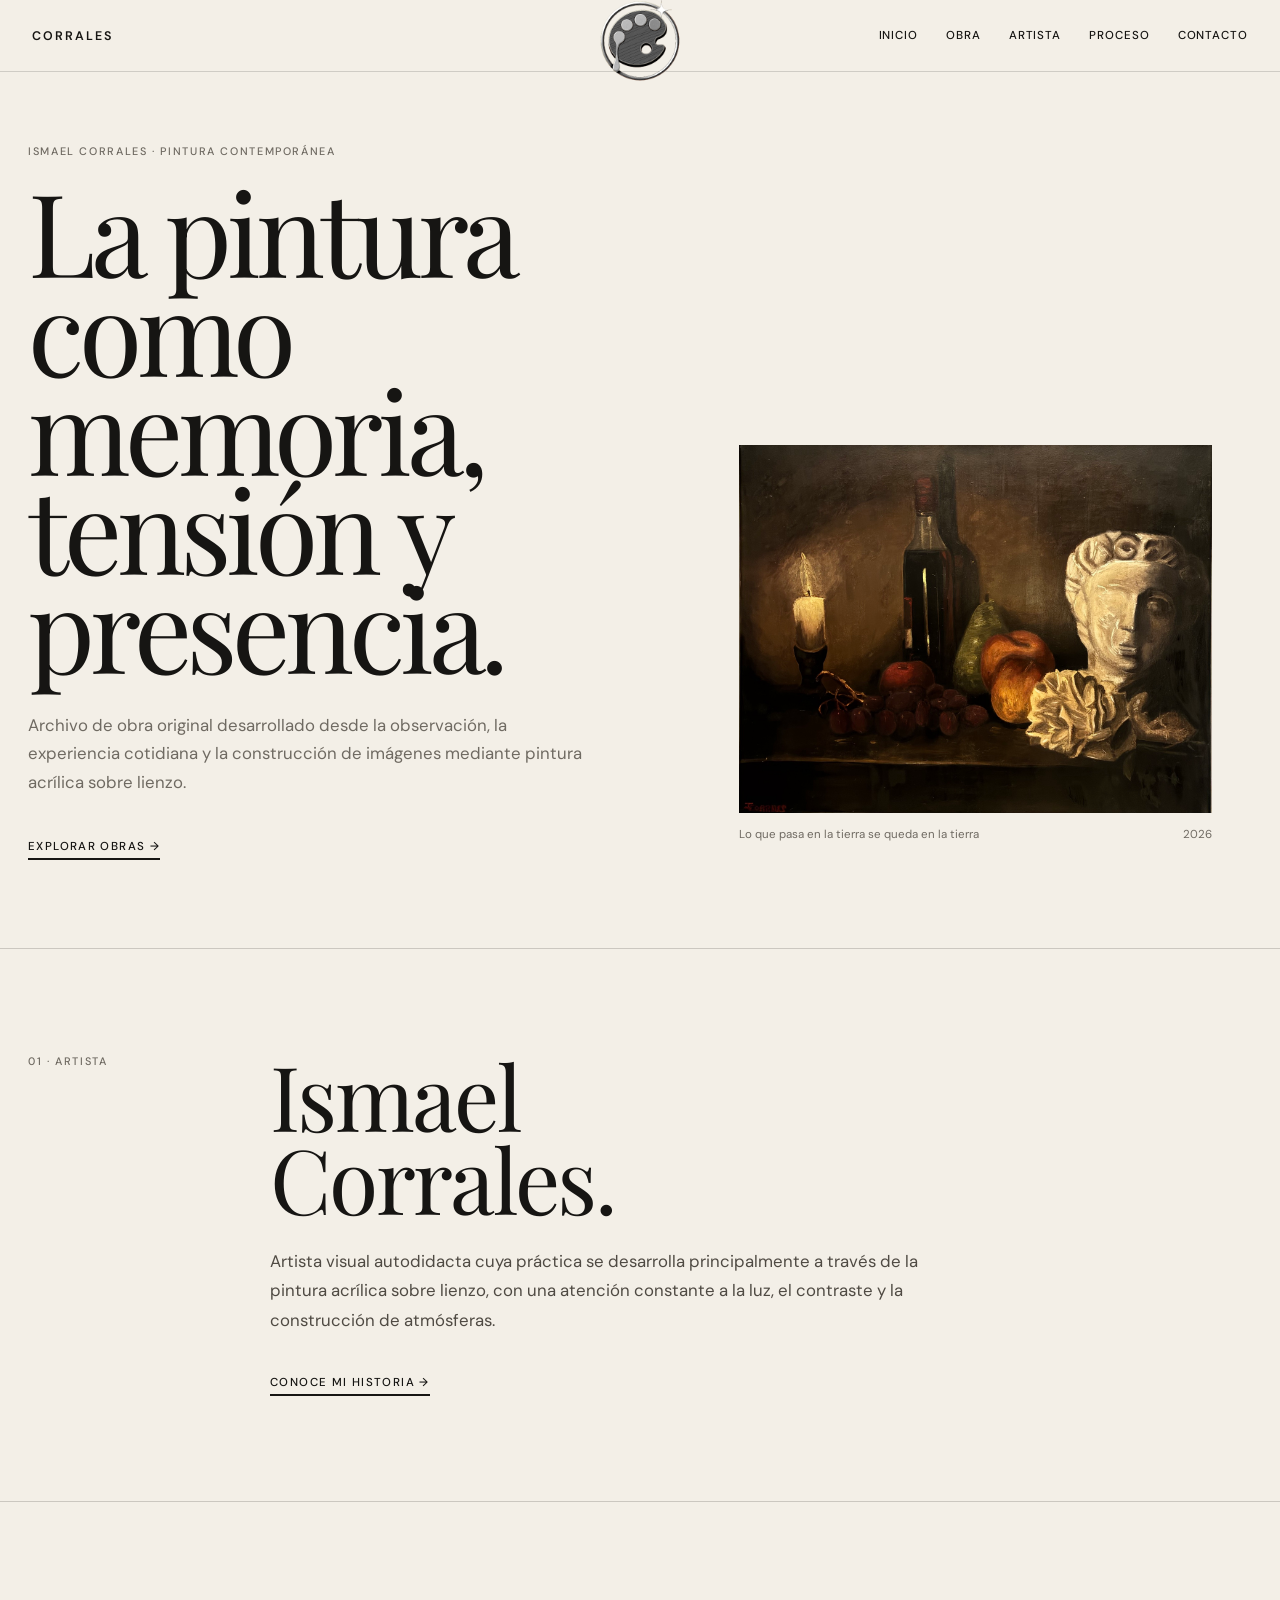
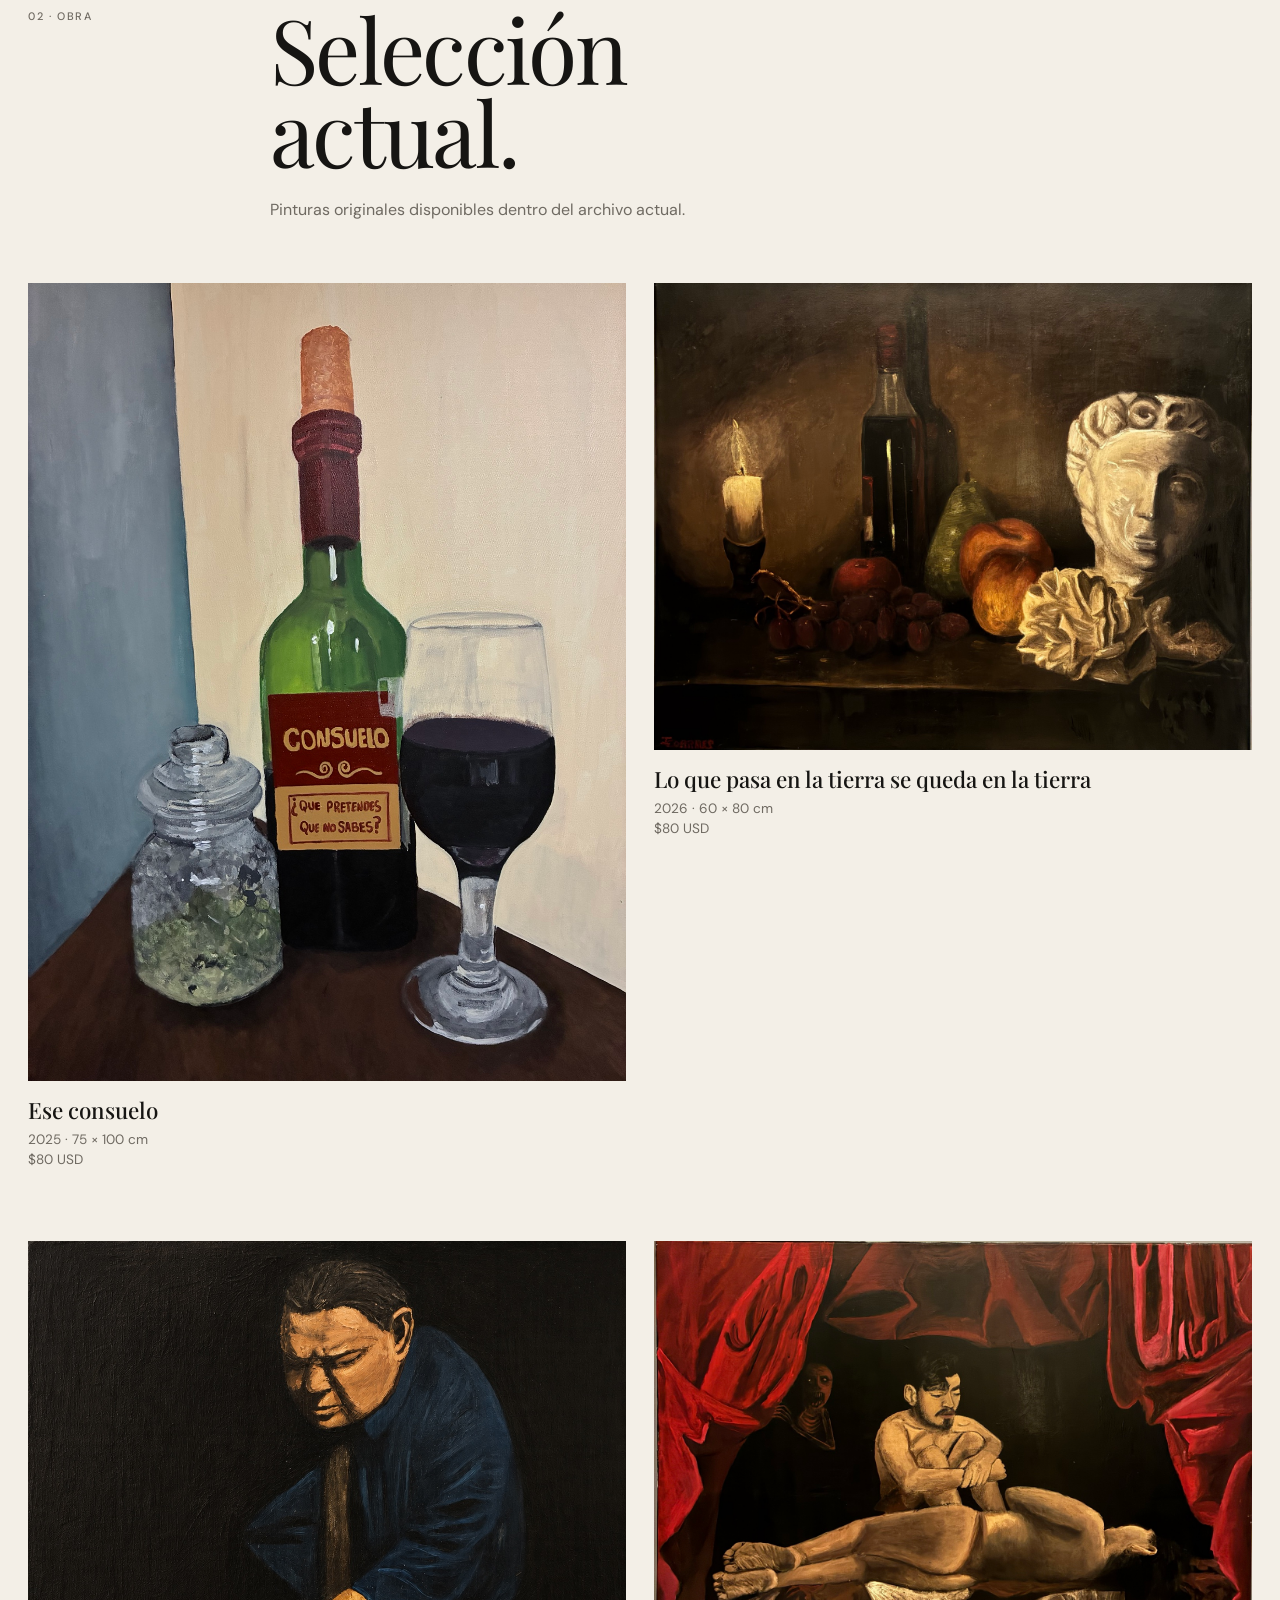
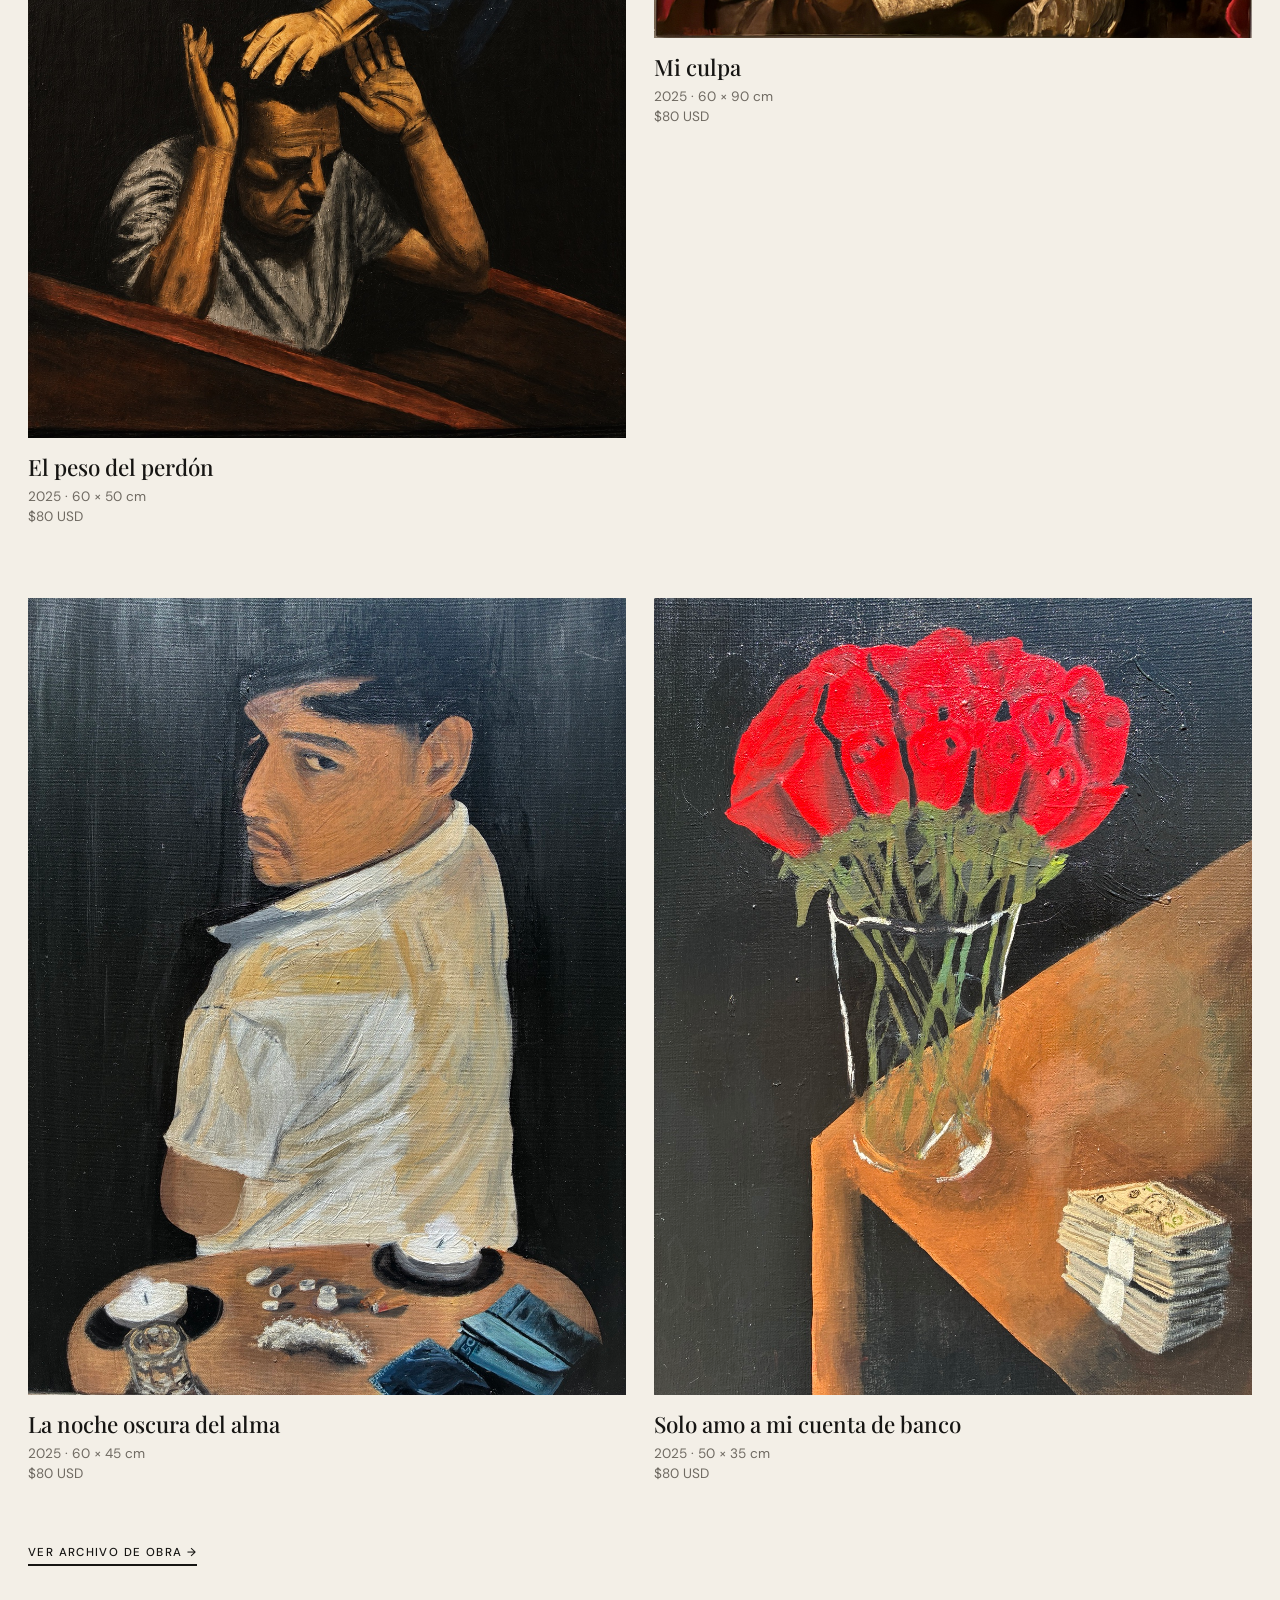
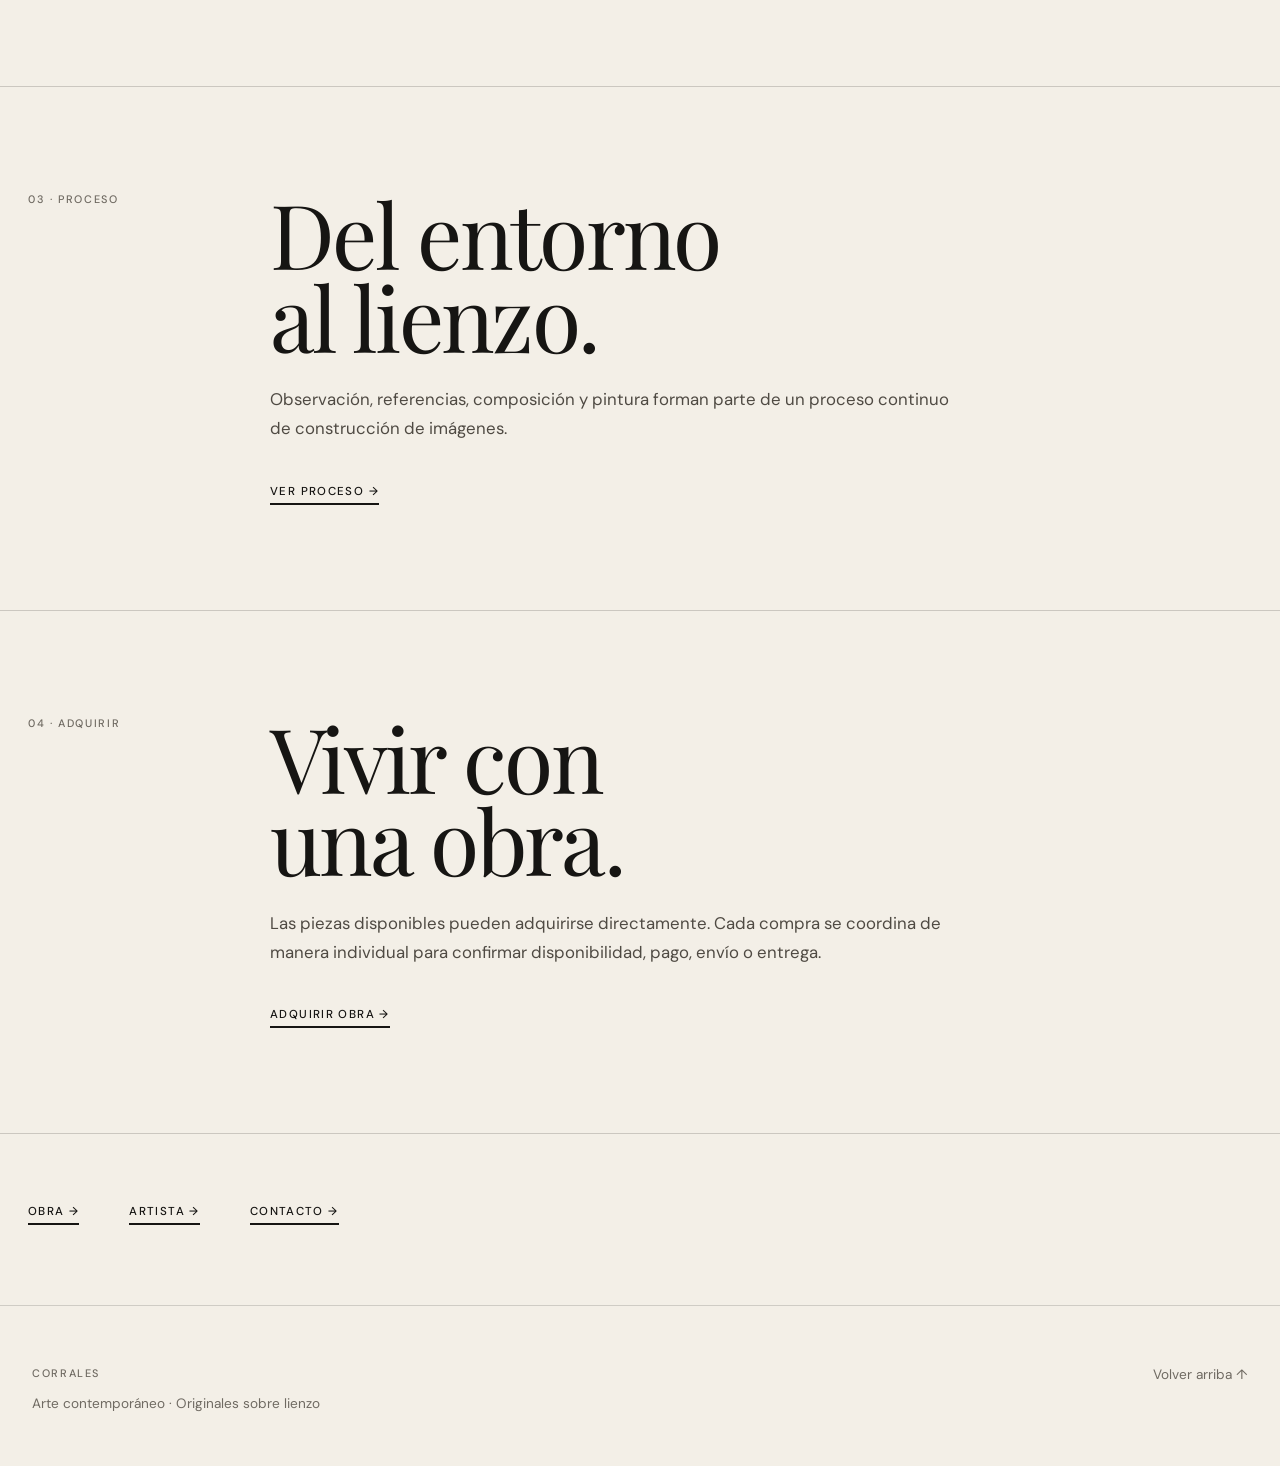
==== index.html @ 868564fe "Update index.html" ====
<!DOCTYPE html>
<html lang="es">

<head>

  <meta charset="UTF-8">

  <meta
    name="viewport"
    content="width=device-width, initial-scale=1.0"
  >

  <title>Ismael Corrales — Pintura contemporánea</title>

  <meta
    name="description"
    content="Pintura contemporánea de Ismael Corrales. Obras originales, archivo, proceso y adquisición."
  >

  <link rel="preconnect" href="https://fonts.googleapis.com">

  <link
    rel="preconnect"
    href="https://fonts.gstatic.com"
    crossorigin
  >

  <link
    href="https://fonts.googleapis.com/css2?family=DM+Sans:wght@300;400;500;600&family=Playfair+Display:wght@400;500&display=swap"
    rel="stylesheet"
  >

  <link
    rel="stylesheet"
    href="./styles.css?v=143"
  >

  <style>

    .mobile-menu-toggle{
      display:none;
    }

    .mobile-nav{
      display:none;
    }


    /* HERO */

    .home-hero{
      min-height:calc(100vh - 72px);
      display:grid;
      grid-template-columns:1.05fr .95fr;
      gap:60px;
      align-items:center;
      padding:72px 28px 88px;
      border-bottom:1px solid var(--line);
    }

    .home-hero-copy{
      max-width:760px;
    }

    .home-hero h1{
      margin:22px 0 34px;
      max-width:8.5ch;
      font-size:clamp(4.7rem,9vw,9rem);
      line-height:.86;
      font-weight:400;
      letter-spacing:-.045em;
    }

    .home-hero-intro{
      max-width:560px;
      margin:0 0 38px;
      font-size:1.05rem;
      line-height:1.7;
      color:var(--muted);
    }

    .home-feature{
      align-self:end;
    }

    .home-feature a{
      display:block;
      text-decoration:none;
    }

    .home-feature img{
      display:block;
      width:100%;
      height:auto;
    }

    .home-feature-meta{
      display:flex;
      justify-content:space-between;
      gap:25px;
      margin-top:14px;
      font-size:.72rem;
      line-height:1.45;
      color:var(--muted);
    }


    /* SECCIONES */

    .home-section{
      padding:105px 28px;
      border-bottom:1px solid var(--line);
    }

    .home-section-grid{
      display:grid;
      grid-template-columns:.32fr 1.68fr;
      gap:55px;
      max-width:1420px;
      margin:0 auto;
    }

    .home-section-content{
      max-width:950px;
    }

    .home-section h2{
      margin:0 0 28px;
      max-width:11ch;
      font-size:clamp(3.6rem,7vw,7rem);
      line-height:.92;
      font-weight:400;
      letter-spacing:-.03em;
    }

    .home-section-copy{
      max-width:680px;
      margin:0 0 35px;
      font-size:1.05rem;
      line-height:1.75;
      color:#4f4a43;
    }


    /* OBRAS */

    .home-works{
      padding:105px 28px 120px;
      border-bottom:1px solid var(--line);
    }

    .home-works-header{
      display:grid;
      grid-template-columns:.32fr 1.68fr;
      gap:55px;
      max-width:1420px;
      margin:0 auto 60px;
    }

    .home-works-header h2{
      margin:0 0 24px;
      max-width:11ch;
      font-size:clamp(3.6rem,7vw,7rem);
      line-height:.92;
      font-weight:400;
      letter-spacing:-.03em;
    }

    .home-works-header p{
      max-width:650px;
      margin:0;
      line-height:1.7;
      color:var(--muted);
    }

    .works-grid{
      max-width:1420px;
      margin:0 auto;
    }

    .home-works-footer{
      max-width:1420px;
      margin:55px auto 0;
    }


    /* CIERRE */

    .home-final{
      padding:70px 28px 80px;
    }

    .home-final-inner{
      max-width:1420px;
      margin:0 auto;
    }

    .home-final-links{
      display:flex;
      gap:50px;
      align-items:flex-start;
    }


    /* MÓVIL */

    @media(max-width:800px){

      .site-header{
        display:flex !important;
        align-items:center !important;
        justify-content:space-between !important;
        padding:18px !important;
      }

      .site-header .nav{
        display:none !important;
      }

      .mobile-menu-toggle{
        display:block !important;
        border:0;
        background:transparent;
        color:#161513;
        font-family:"DM Sans",sans-serif;
        font-size:12px;
        font-weight:500;
        letter-spacing:.12em;
        text-transform:uppercase;
        padding:10px 0;
        cursor:pointer;
      }

      .mobile-nav{
        display:none;
        position:fixed;
        top:120px;
        left:0;
        right:0;
        z-index:9999;
        padding:20px 18px 30px;
        background:#f3efe7;
        border-bottom:1px solid rgba(22,21,19,.18);
      }

      .mobile-nav.open{
        display:block !important;
      }

      .mobile-nav a{
        display:block;
        padding:17px 0;
        border-bottom:1px solid rgba(22,21,19,.18);
        color:#161513;
        font-family:"Playfair Display",serif;
        font-size:32px;
        line-height:1;
        text-decoration:none;
      }

      .home-hero{
        min-height:auto;
        display:block;
        padding:65px 18px 78px;
      }

      .home-hero h1{
        margin-top:20px;
        font-size:clamp(4rem,17vw,6rem);
      }

      .home-hero-intro{
        font-size:.98rem;
      }

      .home-feature{
        margin-top:58px;
      }

      .home-feature-meta{
        font-size:.65rem;
      }

      .home-section{
        padding:82px 18px;
      }

      .home-section-grid{
        display:block;
      }

      .home-section-grid > .section-number{
        margin-bottom:30px;
      }

      .home-section h2{
        font-size:clamp(3rem,14vw,5rem);
      }

      .home-section-copy{
        font-size:.98rem;
        line-height:1.7;
      }

      .home-works{
        padding:82px 18px 95px;
      }

      .home-works-header{
        display:block;
        margin-bottom:45px;
      }

      .home-works-header > .section-number{
        margin-bottom:30px;
      }

      .home-works-header h2{
        font-size:clamp(3rem,14vw,5rem);
      }

      .home-works-footer{
        margin-top:42px;
      }

      .home-final{
        padding:55px 18px 65px;
      }

      .home-final-links{
        display:flex !important;
        justify-content:space-between;
        gap:20px;
      }

      .home-final-links .text-link{
        margin:0 !important;
        white-space:nowrap;
      }

    }

  </style>

</head>


<body>


  <!-- HEADER -->

  <header class="site-header">

    <a
      href="./index.html"
      class="brand"
    >
      CORRALES
    </a>


    <a
      href="./index.html"
      class="header-logo"
      aria-label="Inicio Corrales"
    >

      <img
        src="./assets/Logo-header.PNG?v=3"
        alt=""
      >

    </a>


    <nav class="nav">

      <a href="./index.html">Inicio</a>
      <a href="./obra.html">Obra</a>
      <a href="./artista.html">Artista</a>
      <a href="./proceso.html">Proceso</a>
      <a href="./contacto.html">Contacto</a>

    </nav>


    <button
      class="mobile-menu-toggle"
      id="menuButton"
      type="button"
      aria-label="Abrir menú"
      aria-expanded="false"
    >
      MENÚ
    </button>

  </header>


  <!-- MENÚ MÓVIL -->

  <nav
    class="mobile-nav"
    id="mobileMenu"
  >

    <a href="./index.html">Inicio</a>
    <a href="./obra.html">Obra</a>
    <a href="./artista.html">Artista</a>
    <a href="./proceso.html">Proceso</a>
    <a href="./contacto.html">Contacto</a>

  </nav>


  <main>


    <!-- HERO -->

    <section class="home-hero">


      <div class="home-hero-copy">

        <p class="eyebrow">
          ISMAEL CORRALES · PINTURA CONTEMPORÁNEA
        </p>

        <h1>
          La pintura como memoria, tensión y presencia.
        </h1>

        <p class="home-hero-intro">
          Archivo de obra original desarrollado desde la observación,
          la experiencia cotidiana y la construcción de imágenes
          mediante pintura acrílica sobre lienzo.
        </p>

        <a
          href="./obra.html"
          class="text-link"
        >
          EXPLORAR OBRAS →
        </a>

      </div>


      <figure class="home-feature">

        <a href="./tierra.html">

          <img
            src="./assets/tierra.jpg"
            alt="Lo que pasa en la tierra se queda en la tierra"
          >

        </a>

        <figcaption class="home-feature-meta">

          <span>
            Lo que pasa en la tierra se queda en la tierra
          </span>

          <span>
            2026
          </span>

        </figcaption>

      </figure>


    </section>


    <!-- ARTISTA -->

    <section class="home-section">

      <div class="home-section-grid">

        <p class="section-number">
          01 · ARTISTA
        </p>

        <div class="home-section-content">

          <h2>
            Ismael Corrales.
          </h2>

          <p class="home-section-copy">
            Artista visual autodidacta cuya práctica se desarrolla
            principalmente a través de la pintura acrílica sobre lienzo,
            con una atención constante a la luz, el contraste y la
            construcción de atmósferas.
          </p>

          <a
            href="./artista.html"
            class="text-link"
          >
            CONOCE MI HISTORIA →
          </a>

        </div>

      </div>

    </section>


    <!-- OBRA -->

    <section class="home-works">

      <div class="home-works-header">

        <p class="section-number">
          02 · OBRA
        </p>

        <div>

          <h2>
            Selección actual.
          </h2>

          <p>
            Pinturas originales disponibles dentro del archivo actual.
          </p>

        </div>

      </div>


      <div class="works-grid">


        <article class="work">

          <a href="./consuelo.html">

            <img
              src="./assets/consuelo.jpg"
              alt="Ese consuelo"
              loading="lazy"
            >

          </a>

          <h3>
            <a href="./consuelo.html">
              Ese consuelo
            </a>
          </h3>

          <p>
            2025 · 75 × 100 cm
          </p>

          <p>
            $80 USD
          </p>

        </article>


        <article class="work">

          <a href="./tierra.html">

            <img
              src="./assets/tierra.jpg"
              alt="Lo que pasa en la tierra se queda en la tierra"
              loading="lazy"
            >

          </a>

          <h3>
            <a href="./tierra.html">
              Lo que pasa en la tierra se queda en la tierra
            </a>
          </h3>

          <p>
            2026 · 60 × 80 cm
          </p>

          <p>
            $80 USD
          </p>

        </article>


        <article class="work">

          <a href="./perdon.html">

            <img
              src="./assets/perdon.jpg"
              alt="El peso del perdón"
              loading="lazy"
            >

          </a>

          <h3>
            <a href="./perdon.html">
              El peso del perdón
            </a>
          </h3>

          <p>
            2025 · 60 × 50 cm
          </p>

          <p>
            $80 USD
          </p>

        </article>


        <article class="work">

          <a href="./culpa.html">

            <img
              src="./assets/culpa.jpg"
              alt="Mi culpa"
              loading="lazy"
            >

          </a>

          <h3>
            <a href="./culpa.html">
              Mi culpa
            </a>
          </h3>

          <p>
            2025 · 60 × 90 cm
          </p>

          <p>
            $80 USD
          </p>

        </article>


        <article class="work">

          <a href="./noche.html">

            <img
              src="./assets/noche.jpg"
              alt="La noche oscura del alma"
              loading="lazy"
            >

          </a>

          <h3>
            <a href="./noche.html">
              La noche oscura del alma
            </a>
          </h3>

          <p>
            2025 · 60 × 45 cm
          </p>

          <p>
            $80 USD
          </p>

        </article>


        <article class="work">

          <a href="./banco.html">

            <img
              src="./assets/banco.jpg"
              alt="Solo amo a mi cuenta de banco"
              loading="lazy"
            >

          </a>

          <h3>
            <a href="./banco.html">
              Solo amo a mi cuenta de banco
            </a>
          </h3>

          <p>
            2025 · 50 × 35 cm
          </p>

          <p>
            $80 USD
          </p>

        </article>


      </div>


      <div class="home-works-footer">

        <a
          href="./obra.html"
          class="text-link"
        >
          VER ARCHIVO DE OBRA →
        </a>

      </div>

    </section>


    <!-- PROCESO -->

    <section class="home-section">

      <div class="home-section-grid">

        <p class="section-number">
          03 · PROCESO
        </p>

        <div class="home-section-content">

          <h2>
            Del entorno al lienzo.
          </h2>

          <p class="home-section-copy">
            Observación, referencias, composición y pintura forman
            parte de un proceso continuo de construcción de imágenes.
          </p>

          <a
            href="./proceso.html"
            class="text-link"
          >
            VER PROCESO →
          </a>

        </div>

      </div>

    </section>


    <!-- ADQUIRIR -->

    <section class="home-section">

      <div class="home-section-grid">

        <p class="section-number">
          04 · ADQUIRIR
        </p>

        <div class="home-section-content">

          <h2>
            Vivir con una obra.
          </h2>

          <p class="home-section-copy">
            Las piezas disponibles pueden adquirirse directamente.
            Cada compra se coordina de manera individual para confirmar
            disponibilidad, pago, envío o entrega.
          </p>

          <a
            href="./contacto.html"
            class="text-link"
          >
            ADQUIRIR OBRA →
          </a>

        </div>

      </div>

    </section>


    <!-- CIERRE -->

    <section class="home-final">

      <div class="home-final-inner">

        <div class="home-final-links">

          <a
            href="./obra.html"
            class="text-link"
          >
            OBRA →
          </a>

          <a
            href="./artista.html"
            class="text-link"
          >
            ARTISTA →
          </a>

          <a
            href="./contacto.html"
            class="text-link"
          >
            CONTACTO →
          </a>

        </div>

      </div>

    </section>


  </main>


  <!-- FOOTER -->

  <footer class="footer">

    <div>

      <p class="section-number">
        CORRALES
      </p>

      <p>
        Arte contemporáneo · Originales sobre lienzo
      </p>

    </div>

    <a href="#">
      Volver arriba ↑
    </a>

  </footer>


  <!-- MENÚ MÓVIL -->

  <script>

    const menuButton =
      document.getElementById("menuButton");

    const mobileMenu =
      document.getElementById("mobileMenu");


    menuButton.addEventListener(
      "click",
      function(){

        const isOpen =
          mobileMenu.classList.toggle("open");

        menuButton.textContent =
          isOpen ? "CERRAR" : "MENÚ";

        menuButton.setAttribute(
          "aria-expanded",
          isOpen ? "true" : "false"
        );

      }
    );


    mobileMenu
      .querySelectorAll("a")
      .forEach(function(link){

        link.addEventListener(
          "click",
          function(){

            mobileMenu.classList.remove("open");

            menuButton.textContent =
              "MENÚ";

            menuButton.setAttribute(
              "aria-expanded",
              "false"
            );

          }
        );

      });

  </script>


</body>

</html>
---- styles.css ----
/* =========================================================
   CORRALES — STYLESHEET
   ========================================================= */

:root{
  --bg:#f3efe7;
  --ink:#161513;
  --muted:#6f6a62;
  --line:rgba(22,21,19,.18);
  --max:1420px;
}

*{
  box-sizing:border-box;
}

html{
  scroll-behavior:smooth;
}

body{
  margin:0;
  background:var(--bg);
  color:var(--ink);
  font-family:"DM Sans",sans-serif;
}

img{
  display:block;
  width:100%;
  height:auto;
}

a{
  color:inherit;
  text-decoration:none;
}


/* =========================================================
   HEADER
   ========================================================= */

.site-header{
  position:sticky;
  top:0;
  z-index:20;

  display:flex;
  align-items:center;
  justify-content:space-between;

  min-height:72px;
  padding:18px 28px;

  border-bottom:1px solid var(--line);

  background:rgba(243,239,231,.96);

  backdrop-filter:blur(10px);
  -webkit-backdrop-filter:blur(10px);
}

.brand{
  font-weight:600;
  letter-spacing:.18em;
  font-size:.86rem;
}

.nav{
  display:flex;
  gap:28px;
  font-size:.9rem;
}


/* =========================================================
   CONTENEDORES
   ========================================================= */

main,
.footer{
  max-width:var(--max);
  margin:auto;
}


/* =========================================================
   TIPOGRAFÍA GENERAL
   ========================================================= */

.eyebrow,
.section-number{
  margin:0;

  font-size:.78rem;

  text-transform:uppercase;

  letter-spacing:.14em;

  color:var(--muted);
}

h1,
h2{
  font-family:"Playfair Display",serif;
  font-weight:500;
}

.text-link{
  border-bottom:1px solid var(--ink);
  padding-bottom:3px;
}


/* =========================================================
   HOME — HERO
   ========================================================= */

.hero{
  min-height:92vh;

  padding:42px 28px 64px;

  display:grid;

  grid-template-columns:.8fr 1.2fr;

  gap:48px;

  align-items:end;
}

.hero-copy{
  padding-bottom:8vh;
}

.hero h1{
  font-size:clamp(3.1rem,7vw,7.2rem);

  line-height:.92;

  max-width:8.5ch;

  margin:20px 0 34px;
}

.hero-art img{
  max-height:74vh;

  object-fit:cover;
}

figcaption{
  display:flex;

  justify-content:space-between;

  gap:12px;

  margin-top:10px;

  font-size:.8rem;

  color:var(--muted);
}


/* =========================================================
   HOME — SECCIONES
   ========================================================= */

.section{
  padding:100px 28px;

  border-top:1px solid var(--line);
}

.section h2{
  font-size:clamp(2.8rem,5vw,5.8rem);

  line-height:1;

  margin:18px 0 40px;
}

.section p{
  line-height:1.65;
}


/* =========================================================
   HOME — OBRAS
   ========================================================= */

.works-grid{
  display:grid;

  grid-template-columns:repeat(2,minmax(0,1fr));

  gap:70px 28px;
}

.work h3{
  margin:14px 0 6px;

  font-family:"Playfair Display",serif;

  font-size:1.4rem;

  font-weight:500;
}

.work p{
  margin:3px 0;

  color:var(--muted);

  font-size:.85rem;
}


/* =========================================================
   CATÁLOGO — CABECERA
   ========================================================= */

.catalog-header{
  padding:90px 28px 65px;

  border-bottom:1px solid var(--line);
}

.catalog-header h1{
  margin:18px 0 18px;

  font-size:clamp(3.5rem,8vw,7rem);

  line-height:.95;
}

.catalog-intro{
  max-width:680px;

  margin:0;

  font-size:1.15rem;

  line-height:1.6;

  color:var(--muted);
}


/* =========================================================
   CATÁLOGO — FILTROS
   ========================================================= */

.catalog-filters{
  display:flex;

  flex-wrap:wrap;

  gap:10px 26px;

  margin-top:48px;

  padding-top:18px;

  border-top:1px solid var(--line);

  font-size:.85rem;

  text-transform:uppercase;

  letter-spacing:.08em;
}

.catalog-filters span,
.catalog-filters a{
  cursor:pointer;
}


/* =========================================================
   CATÁLOGO — GRID
   ========================================================= */

.catalog-grid{
  padding:70px 28px 120px;

  display:grid;

  grid-template-columns:repeat(2,minmax(0,1fr));

  gap:80px 28px;
}

.catalog-item{
  min-width:0;

  display:flex;

  flex-direction:column;
}

.catalog-item img{
  width:100%;

  height:auto;

  background:#ddd;
}

.catalog-info{
  margin-top:12px;

  padding-top:14px;

  border-top:1px solid var(--line);
}

.catalog-info h2{
  margin:0 0 10px;

  font-size:1.5rem;

  line-height:1.15;
}

.catalog-info p{
  margin:4px 0;

  color:var(--muted);

  font-size:.85rem;

  line-height:1.45;
}

.catalog-bottom{
  display:flex;

  justify-content:space-between;

  gap:20px;

  margin-top:16px;

  padding-top:12px;

  border-top:1px solid var(--line);

  font-size:.78rem;

  text-transform:uppercase;

  letter-spacing:.07em;
}


/* =========================================================
   FICHA INDIVIDUAL
   ========================================================= */

.artwork-page{
  padding-bottom:120px;
}

.artwork-heading{
  padding:90px 28px 60px;

  border-bottom:1px solid var(--line);
}

.artwork-heading h1{
  margin:18px 0 0;

  max-width:none;

  font-size:clamp(3.8rem,8vw,8rem);

  line-height:.92;
}

.artwork-layout{
  padding:70px 28px 110px;

  display:grid;

  grid-template-columns:minmax(0,1.55fr) minmax(280px,.65fr);

  gap:55px;

  align-items:start;
}

.artwork-image img{
  width:100%;

  height:auto;

  object-fit:contain;

  background:#e7e1d7;
}

.artwork-details{
  position:sticky;

  top:110px;
}

.artwork-meta{
  border-top:1px solid var(--line);
}

.artwork-meta p{
  display:grid;

  grid-template-columns:120px 1fr;

  gap:20px;

  margin:0;

  padding:14px 0;

  border-bottom:1px solid var(--line);

  font-size:.9rem;

  line-height:1.45;
}

.artwork-meta p span{
  color:var(--muted);

  text-transform:uppercase;

  letter-spacing:.08em;

  font-size:.69rem;
}

.artwork-button{
  display:inline-block;

  margin-top:28px;

  padding:15px 20px;

  background:var(--ink);

  color:var(--bg);

  font-size:.8rem;

  text-transform:uppercase;

  letter-spacing:.1em;
}

.artwork-text,
.artwork-purchase{
  padding:100px 28px;

  border-top:1px solid var(--line);

  display:grid;

  grid-template-columns:.4fr 1.6fr;

  gap:50px;
}

.artwork-text h2,
.artwork-purchase h2{
  margin:0 0 25px;

  font-size:clamp(2.8rem,5vw,5rem);

  line-height:1;
}

.artwork-text > div > p,
.artwork-purchase > div > p{
  max-width:760px;

  margin:0;

  font-size:1.08rem;

  line-height:1.7;

  color:#38342f;
}


/* =========================================================
   ARTISTA — HERO
   ========================================================= */

.artist-hero{
  padding:100px 28px 90px;

  display:grid;

  grid-template-columns:1.2fr .8fr;

  gap:60px;

  align-items:end;

  border-bottom:1px solid var(--line);
}

.artist-hero-heading h1{
  margin:20px 0 0;

  max-width:none;

  font-size:clamp(4rem,9vw,8.5rem);

  line-height:.88;
}

.artist-introduction{
  max-width:520px;

  padding-bottom:8px;
}

.artist-lead{
  margin:0 0 30px;

  font-family:"Playfair Display",serif;

  font-size:clamp(1.8rem,3vw,3rem);

  line-height:1.15;
}

.artist-introduction > p:last-child{
  margin:0;

  color:var(--muted);

  font-size:1.05rem;

  line-height:1.7;
}


/* =========================================================
   ARTISTA — RETRATO
   ========================================================= */

.artist-portrait{
  padding:0 28px 110px;
}

.artist-photo-placeholder{
  min-height:72vh;

  display:flex;

  align-items:center;

  justify-content:center;

  border:1px solid var(--line);

  background:#e4ded4;

  color:var(--muted);

  font-size:.72rem;

  letter-spacing:.15em;

  text-transform:uppercase;
}


/* =========================================================
   ARTISTA — HISTORIA / VISIÓN
   ========================================================= */

.artist-story{
  padding:110px 28px;

  display:grid;

  grid-template-columns:.4fr 1.6fr;

  gap:50px;

  border-top:1px solid var(--line);
}

.artist-story-content{
  max-width:900px;
}

.artist-story-content h2{
  margin:0 0 38px;

  max-width:14ch;

  font-size:clamp(3rem,5.5vw,6rem);

  line-height:.98;
}

.artist-story-content p{
  max-width:760px;

  margin:0 0 24px;

  font-size:1.05rem;

  line-height:1.75;

  color:#37332f;
}


/* =========================================================
   ARTISTA — TRAYECTORIA
   ========================================================= */

.artist-timeline{
  padding:110px 28px;

  border-top:1px solid var(--line);
}

.artist-timeline > .section-number{
  margin-bottom:48px;
}

.timeline{
  border-top:1px solid var(--line);
}

.timeline-item{
  display:grid;

  grid-template-columns:180px 1fr;

  gap:40px;

  padding:28px 0;

  border-bottom:1px solid var(--line);
}

.timeline-item > span{
  font-family:"Playfair Display",serif;

  font-size:2rem;
}

.timeline-item h3{
  margin:0 0 8px;

  font-family:"Playfair Display",serif;

  font-size:1.45rem;

  font-weight:500;
}

.timeline-item p{
  max-width:680px;

  margin:0;

  color:var(--muted);

  line-height:1.6;
}


/* =========================================================
   ARTISTA — SIGUIENTE
   ========================================================= */

.artist-next{
  padding:120px 28px;

  border-top:1px solid var(--line);
}

.artist-next h2{
  margin:20px 0 40px;

  font-size:clamp(3.5rem,7vw,7rem);

  line-height:.92;
}


/* =========================================================
   FOOTER
   ========================================================= */

.footer{
  padding:60px 28px 40px;

  border-top:1px solid var(--line);

  display:flex;

  justify-content:space-between;

  gap:30px;

  color:var(--muted);

  font-size:.85rem;
}


/* =========================================================
   TABLET
   ========================================================= */

@media(max-width:900px){

  .hero{
    grid-template-columns:1fr;
  }

  .works-grid{
    grid-template-columns:1fr;
  }

  .artwork-layout{
    grid-template-columns:1fr;
  }

  .artwork-details{
    position:static;
  }

  .artist-hero{
    grid-template-columns:1fr;
  }

  .artist-story{
    grid-template-columns:1fr;
  }

}


/* =========================================================
   MÓVIL
   ========================================================= */

@media(max-width:800px){

  .site-header{
    padding:18px;
  }

  .nav{
    display:none;
  }


  /* ---------- HOME ---------- */

  .hero{
    min-height:auto;

    padding:50px 18px 70px;

    grid-template-columns:1fr;

    gap:45px;
  }

  .hero-copy{
    padding-bottom:0;
  }

  .hero h1{
    font-size:clamp(3.2rem,15vw,5.2rem);
  }

  .section{
    padding:75px 18px;
  }

  .works-grid{
    grid-template-columns:1fr;

    gap:55px;
  }


  /* ---------- CATÁLOGO ---------- */

  .catalog-header{
    padding:70px 18px 42px;
  }

  .catalog-header h1{
    margin:18px 0 26px;

    font-size:clamp(3.2rem,14vw,5rem);

    line-height:.94;
  }

  .catalog-intro{
    max-width:330px;

    font-size:.98rem;

    line-height:1.55;
  }

  .catalog-filters{
    gap:12px 18px;

    margin-top:32px;

    padding-top:18px;

    font-size:.68rem;

    letter-spacing:.07em;
  }

  .catalog-grid{
    padding:42px 18px 90px;

    grid-template-columns:repeat(2,minmax(0,1fr));

    column-gap:14px;

    row-gap:52px;
  }

  .catalog-item img{
    aspect-ratio:4 / 5;

    object-fit:cover;

    object-position:center;
  }

  .catalog-info{
    margin-top:9px;

    padding-top:9px;
  }

  .catalog-info h2{
    margin:0 0 7px;

    font-size:.92rem;

    line-height:1.08;
  }

  .catalog-info p{
    margin:2px 0;

    font-size:.64rem;

    line-height:1.28;
  }

  .catalog-bottom{
    display:flex;

    flex-direction:column;

    gap:2px;

    margin-top:7px;

    padding-top:7px;

    font-size:.56rem;

    line-height:1.25;

    letter-spacing:.05em;
  }


  /* ---------- FICHA ---------- */

  .artwork-page{
    padding-bottom:80px;
  }

  .artwork-heading{
    padding:72px 18px 42px;
  }

  .artwork-heading h1{
    margin:16px 0 0;

    font-size:clamp(3.4rem,15vw,5.5rem);

    line-height:.92;
  }

  .artwork-layout{
    padding:38px 18px 80px;

    display:block;
  }

  .artwork-image{
    margin-bottom:38px;
  }

  .artwork-image img{
    width:100%;

    height:auto;

    object-fit:contain;

    background:transparent;
  }

  .artwork-details{
    position:static;
  }

  .artwork-meta p{
    grid-template-columns:92px 1fr;

    gap:14px;

    padding:12px 0;

    font-size:.82rem;
  }

  .artwork-meta p span{
    font-size:.6rem;
  }

  .artwork-button{
    width:100%;

    text-align:center;

    margin-top:22px;

    padding:15px 14px;

    font-size:.72rem;
  }

  .artwork-text,
  .artwork-purchase{
    padding:72px 18px;

    display:block;
  }

  .artwork-text .section-number,
  .artwork-purchase .section-number{
    margin-bottom:28px;
  }

  .artwork-text h2,
  .artwork-purchase h2{
    margin:0 0 24px;

    font-size:clamp(2.7rem,12vw,4rem);
  }

  .artwork-text > div > p,
  .artwork-purchase > div > p{
    font-size:1rem;

    line-height:1.65;
  }


  /* =======================================================
     ARTISTA — MÓVIL
     ======================================================= */

  .artist-hero{
    padding:72px 18px 58px;

    display:block;
  }

  .artist-hero-heading h1{
    margin:16px 0 42px;

    font-size:clamp(4rem,19vw,6rem);

    line-height:.86;
  }

  .artist-introduction{
    max-width:none;
  }

  .artist-lead{
    margin-bottom:24px;

    font-size:2rem;

    line-height:1.12;
  }

  .artist-introduction > p:last-child{
    font-size:.96rem;

    line-height:1.65;
  }


  /* ---------- RETRATO ---------- */

  .artist-portrait{
    padding:0 18px 80px;
  }

  .artist-photo-placeholder{
    min-height:62vh;

    font-size:.62rem;
  }


  /* ---------- HISTORIA ---------- */

  .artist-story{
    padding:78px 18px;

    display:block;
  }

  .artist-story > div:first-child{
    margin-bottom:32px;
  }

  .artist-story-content h2{
    margin:0 0 30px;

    font-size:clamp(3rem,13vw,4.6rem);

    line-height:.96;
  }

  .artist-story-content p{
    font-size:.98rem;

    line-height:1.68;
  }


  /* ---------- TRAYECTORIA ---------- */

  .artist-timeline{
    padding:78px 18px;
  }

  .artist-timeline > .section-number{
    margin-bottom:34px;
  }

  .timeline-item{
    grid-template-columns:70px 1fr;

    gap:18px;

    padding:22px 0;
  }

  .timeline-item > span{
    font-size:1.4rem;
  }

  .timeline-item h3{
    font-size:1.15rem;

    line-height:1.2;
  }

  .timeline-item p{
    font-size:.86rem;

    line-height:1.55;
  }


  /* ---------- SIGUIENTE ---------- */

  .artist-next{
    padding:82px 18px;
  }

  .artist-next h2{
    margin:18px 0 34px;

    font-size:clamp(3.2rem,15vw,5rem);
  }


  /* ---------- FOOTER ---------- */

  .footer{
    padding:45px 18px 30px;

    display:block;

    font-size:.78rem;
  }

  .footer > p{
    margin-top:30px;
  }

}


/* =========================================================
   PANTALLAS MUY PEQUEÑAS
   ========================================================= */

@media(max-width:380px){

  .catalog-grid{
    padding-left:14px;

    padding-right:14px;

    column-gap:10px;
  }

  .catalog-info h2{
    font-size:.86rem;
  }

  .catalog-info p{
    font-size:.61rem;
  }

  .catalog-bottom{
    font-size:.53rem;
  }

  .artwork-meta p{
    grid-template-columns:82px 1fr;
  }

  .artist-lead{
    font-size:1.75rem;
  }

}
/* =========================================================
   NAVEGACIÓN MÓVIL
   ========================================================= */

.mobile-menu-toggle{
  display:none;
  border:0;
  background:transparent;
  color:var(--ink);
  font-family:"DM Sans",sans-serif;
  font-size:.72rem;
  letter-spacing:.12em;
  text-transform:uppercase;
  padding:8px 0;
}

.mobile-nav{
  display:none;
}

@media(max-width:800px){

  .site-header{
    justify-content:space-between;
  }

  .mobile-menu-toggle{
    display:block;
  }

  .mobile-nav{
    display:none;
    position:fixed;
    inset:72px 0 auto 0;
    z-index:50;

    background:var(--bg);
    border-bottom:1px solid var(--line);

    padding:28px 18px 34px;
  }

  .mobile-nav.open{
    display:block;
  }

  .mobile-nav a{
    display:block;
    padding:15px 0;

    border-bottom:1px solid var(--line);

    font-family:"Playfair Display",serif;
    font-size:2rem;
    line-height:1;
  }

}
/* =========================================================
   CORRALES — PULIDO VISUAL GENERAL
   ========================================================= */


/* ---------- BASE ---------- */

html{
  scroll-behavior:smooth;
}

body{
  margin:0;
  background:#f3efe7;
  color:#161513;
  font-family:"DM Sans",sans-serif;
  -webkit-font-smoothing:antialiased;
  text-rendering:optimizeLegibility;
}

img{
  max-width:100%;
}

a{
  color:inherit;
}

::selection{
  background:#161513;
  color:#f3efe7;
}


/* ---------- HEADER ---------- */

.site-header{
  min-height:72px;
  box-sizing:border-box;
  border-bottom:1px solid rgba(22,21,19,.16);
  background:#f3efe7;
}

.brand{
  font-size:.78rem;
  font-weight:600;
  letter-spacing:.16em;
  text-transform:uppercase;
  text-decoration:none;
}

.nav{
  gap:28px;
}

.nav a{
  position:relative;
  font-size:.72rem;
  font-weight:500;
  letter-spacing:.08em;
  text-transform:uppercase;
  text-decoration:none;
}

.nav a::after{
  content:"";
  position:absolute;
  left:0;
  bottom:-5px;
  width:0;
  height:1px;
  background:#161513;
  transition:width .2s ease;
}

.nav a:hover::after{
  width:100%;
}


/* ---------- TIPOGRAFÍA EDITORIAL ---------- */

h1,
h2,
h3{
  text-wrap:balance;
}

.eyebrow,
.section-number{
  font-size:.68rem;
  font-weight:500;
  letter-spacing:.15em;
  line-height:1.4;
  text-transform:uppercase;
  color:#6f6a62;
}

.text-link{
  display:inline-block;
  position:relative;
  padding-bottom:5px;
  font-size:.72rem;
  font-weight:500;
  letter-spacing:.12em;
  text-transform:uppercase;
  text-decoration:none;
}

.text-link::after{
  content:"";
  position:absolute;
  left:0;
  bottom:0;
  width:100%;
  height:1px;
  background:#161513;
  transform-origin:left;
  transition:transform .2s ease;
}

.text-link:hover::after{
  transform:scaleX(.55);
}


/* ---------- BOTONES ---------- */

.artwork-button{
  box-sizing:border-box;
  transition:
    background .2s ease,
    color .2s ease;
}

.artwork-button:hover{
  background:#161513;
  color:#f3efe7;
}


/* ---------- CATÁLOGO ---------- */

.catalog-grid img,
.works-grid img{
  transition:
    transform .35s ease,
    opacity .35s ease;
}

.catalog-item:hover img,
.work:hover img{
  transform:scale(1.012);
  opacity:.96;
}

.catalog-item h2 a,
.work h3 a{
  text-decoration:none;
}


/* ---------- FICHAS DE OBRA ---------- */

.artwork-image{
  overflow:hidden;
}

.artwork-image img{
  display:block;
}

.artwork-meta-row{
  align-items:start;
}

.artwork-meta-label{
  padding-top:2px;
}

.artwork-meta-value{
  color:#2c2925;
}


/* ---------- FOOTER ---------- */

.footer{
  border-top:1px solid rgba(22,21,19,.16);
}

.footer a{
  text-decoration:none;
}

.footer a:hover{
  text-decoration:underline;
  text-underline-offset:4px;
}


/* =========================================================
   MÓVIL
   ========================================================= */

@media(max-width:800px){

  body{
    overflow-x:hidden;
  }

  .site-header{
    min-height:72px !important;
  }

  .brand{
    font-size:.72rem;
  }

  .eyebrow,
  .section-number{
    font-size:.62rem;
    letter-spacing:.14em;
  }


  /* Evita títulos demasiado pegados a los bordes */

  .hero,
  .catalog-header,
  .artist-header,
  .process-hero,
  .contact-hero{
    box-sizing:border-box;
  }


  /* Más respiración vertical */

  .section{
    padding-top:72px;
    padding-bottom:72px;
  }


  /* Botones más cómodos para tocar */

  .artwork-button{
    min-height:46px;
    display:inline-flex;
    align-items:center;
    justify-content:center;
    padding:14px 20px;
  }


  /* Links editoriales */

  .text-link{
    min-height:32px;
    display:inline-flex;
    align-items:center;
  }


  /* Catálogo */

  .catalog-grid{
    row-gap:55px;
  }

  .catalog-info{
    padding-top:14px;
  }

  .catalog-info h2{
    margin-bottom:9px;
  }

  .catalog-info p{
    line-height:1.45;
  }


  /* Fichas de obra */

  .artwork-header{
    padding-top:4px;
  }

  .artwork-meta-row{
    padding-top:17px;
    padding-bottom:17px;
  }

  .artwork-meta-label{
    font-size:.62rem;
  }

  .artwork-meta-value{
    font-size:.9rem;
  }


  /* Footer */

  .footer{
    gap:35px;
    padding-top:36px;
    padding-bottom:36px;
  }

}


/* =========================================================
   PANTALLAS GRANDES
   ========================================================= */

@media(min-width:1200px){

  .site-header{
    padding-left:32px;
    padding-right:32px;
  }

  .footer{
    padding-left:32px;
    padding-right:32px;
  }

}
/* =========================================================
   CORRALES — LOGOTIPO CENTRAL DEL HEADER
   ========================================================= */

.site-header{
  position:sticky;
}

.header-logo{
  position:absolute;

  left:50%;
  top:50%;

  transform:translate(-50%,-50%);

  display:flex;

  align-items:center;
  justify-content:center;

  width:54px;
  height:54px;

  z-index:25;

  text-decoration:none;

  pointer-events:auto;
}

.header-logo img{
  display:block;

  width:48px;
  height:48px;

  object-fit:contain;
}


/* En escritorio se oculta para conservar
   la navegación horizontal actual */

@media(min-width:801px){

  .header-logo{
    display:none;
  }

}


/* =========================================================
   CORRALES — HEADER MÓVIL
   ========================================================= */

@media(max-width:800px){

  .site-header{
    position:sticky !important;

    top:0 !important;

    z-index:99999 !important;

    min-height:72px !important;

    padding:18px !important;

    display:flex !important;

    align-items:center !important;

    justify-content:space-between !important;
  }


  .header-logo{
    display:flex !important;

    visibility:visible !important;

    opacity:1 !important;

    position:absolute !important;

    left:50% !important;

    top:50% !important;

    transform:translate(-50%,-50%) !important;

    width:52px !important;

    height:52px !important;

    z-index:100000 !important;
  }


  .header-logo img{
    width:46px !important;

    height:46px !important;

    object-fit:contain !important;
  }


  .site-header .brand{
    position:relative;

    z-index:100001;
  }


  .mobile-menu-toggle{
    position:relative;

    z-index:100001;
  }

}


/* =========================================================
   CORRALES — LOGOTIPO DEL CIERRE
   ========================================================= */

.home-final-logo{
  display:block;

  width:min(420px,65vw);

  height:auto;

  object-fit:contain;

  margin:30px 0 45px;
}


@media(max-width:800px){

  .home-final-logo{
    width:min(330px,82vw);

    margin:26px 0 42px;
  }

}
/* CIERRE DEL INICIO: SOLO ENLACES */

.home-final{
  padding:70px 28px 80px !important;
}

.home-final-inner{
  max-width:1420px;
  margin:0 auto;
}

.home-final-links{
  display:flex;
  gap:50px;
  align-items:flex-start;
}

@media(max-width:800px){

  .home-final{
    padding:55px 18px 65px !important;
  }

  .home-final-links{
    display:flex !important;
    justify-content:space-between;
    gap:20px;
  }

  .home-final-links .text-link{
    margin:0 !important;
    white-space:nowrap;
  }

}
/* =========================================================
   CORRALES — LOGOTIPO CENTRAL SOBRESALIENTE
   ========================================================= */

.site-header{
  position:relative !important;
  overflow:visible !important;
}


/* LOGOTIPO */

.header-logo{
  position:absolute !important;

  left:50% !important;
  top:50% !important;

  transform:translate(-50%,-50%) !important;

  display:flex !important;

  align-items:center !important;
  justify-content:center !important;

  width:70px !important;
  height:70px !important;

  z-index:100000 !important;

  text-decoration:none !important;

  overflow:visible !important;
}


.header-logo img{
  display:block !important;

  width:64px !important;
  height:64px !important;

  max-width:none !important;

  object-fit:contain !important;

  overflow:visible !important;
}


/* =========================================================
   MÓVIL
   ========================================================= */

@media(max-width:800px){

  .site-header{
    position:relative !important;

    min-height:72px !important;

    overflow:visible !important;
  }


  .header-logo{
    position:absolute !important;

    left:50% !important;

    /*
       Ligeramente más abajo del centro
       para que sobresalga visualmente
    */

    top:54% !important;

    transform:
      translate(-50%,-50%) !important;

    width:74px !important;
    height:74px !important;

    z-index:100000 !important;

    overflow:visible !important;
  }


  .header-logo img{
    display:block !important;

    width:68px !important;
    height:68px !important;

    object-fit:contain !important;

    max-width:none !important;
  }


  .site-header .brand{
    position:relative !important;

    z-index:100001 !important;
  }


  .mobile-menu-toggle{
    position:relative !important;

    z-index:100001 !important;
  }

}
/* =========================================================
   CORRALES — LOGOTIPO CENTRAL 96 PX
   ========================================================= */

.site-header{
  position:relative !important;
  overflow:visible !important;
}


/* CONTENEDOR DEL LOGO */

.header-logo{
  position:absolute !important;

  left:50% !important;
  top:50% !important;

  transform:translate(-50%,-50%) !important;

  display:flex !important;
  align-items:center !important;
  justify-content:center !important;

  width:102px !important;
  height:102px !important;

  z-index:100000 !important;

  overflow:visible !important;

  text-decoration:none !important;
}


/* IMAGEN DEL LOGO — 96 PX */

.header-logo img{
  display:block !important;

  width:96px !important;
  height:96px !important;

  min-width:96px !important;
  min-height:96px !important;

  max-width:96px !important;
  max-height:96px !important;

  object-fit:contain !important;
}


/* =========================================================
   MÓVIL
   ========================================================= */

@media(max-width:800px){

  .site-header{
    position:relative !important;

    min-height:72px !important;

    overflow:visible !important;
  }


  .header-logo{
    display:flex !important;

    position:absolute !important;

    left:50% !important;
    top:53% !important;

    transform:translate(-50%,-50%) !important;

    width:102px !important;
    height:102px !important;

    z-index:100000 !important;

    overflow:visible !important;
  }


  .header-logo img{
    display:block !important;

    width:96px !important;
    height:96px !important;

    min-width:96px !important;
    min-height:96px !important;

    max-width:96px !important;
    max-height:96px !important;

    object-fit:contain !important;
  }


  .site-header .brand{
    position:relative !important;

    z-index:100001 !important;
  }


  .mobile-menu-toggle{
    position:relative !important;

    z-index:100001 !important;
  }

}
/* =========================================================
   CORRALES — LOGOTIPO CENTRAL 120 PX
   ========================================================= */

.header-logo{
  width:126px !important;
  height:126px !important;
}

.header-logo img{
  width:120px !important;
  height:120px !important;

  min-width:120px !important;
  min-height:120px !important;

  max-width:120px !important;
  max-height:120px !important;

  object-fit:contain !important;
}

@media(max-width:800px){

  .header-logo{
    top:54% !important;

    width:126px !important;
    height:126px !important;
  }

  .header-logo img{
    width:120px !important;
    height:120px !important;

    min-width:120px !important;
    min-height:120px !important;

    max-width:120px !important;
    max-height:120px !important;
  }

}
/* =========================================================
   CORRALES — LOGO MÓVIL CORREGIDO
   ========================================================= */

.header-logo{
  width:112px !important;
  height:112px !important;
  overflow:visible !important;
}

.header-logo img{
  display:block !important;

  width:106px !important;
  height:106px !important;

  min-width:106px !important;
  min-height:106px !important;

  max-width:106px !important;
  max-height:106px !important;

  object-fit:contain !important;

  transform:none !important;
}

@media(max-width:800px){

  .header-logo{
    left:50% !important;
    top:50% !important;

    transform:translate(-50%,-50%) !important;

    width:112px !important;
    height:112px !important;
  }

  .header-logo img{
    width:106px !important;
    height:106px !important;

    min-width:106px !important;
    min-height:106px !important;

    max-width:106px !important;
    max-height:106px !important;

    transform:none !important;
  }

}
/* =========================================================
   CORRALES — LOGO HEADER CORREGIDO
   ========================================================= */

.site-header{
  position: relative !important;
  overflow: visible !important;
}

/* Logo centrado entre CORRALES y MENÚ */
.header-logo{
  position: absolute !important;
  left: 50% !important;
  top: 58% !important;
  transform: translate(-50%, -50%) !important;

  display: flex !important;
  align-items: center !important;
  justify-content: center !important;

  width: 100px !important;
  height: 100px !important;

  z-index: 100000 !important;
  text-decoration: none !important;
  overflow: visible !important;
}

.header-logo img{
  display: block !important;
  width: 94px !important;
  height: 94px !important;

  min-width: 94px !important;
  min-height: 94px !important;
  max-width: 94px !important;
  max-height: 94px !important;

  object-fit: contain !important;
}

/* Asegura que CORRALES y MENÚ queden por encima si hace falta */
.site-header .brand,
.mobile-menu-toggle{
  position: relative !important;
  z-index: 100001 !important;
}

/* =========================
   MÓVIL
   ========================= */
@media (max-width: 800px){

  .site-header{
    min-height: 120px !important;
    padding: 18px !important;
    overflow: visible !important;
  }

  .header-logo{
    left: 50% !important;
    top: 62% !important;
    transform: translate(-50%, -50%) !important;

    width: 106px !important;
    height: 106px !important;
  }

  .header-logo img{
    width: 98px !important;
    height: 98px !important;

    min-width: 98px !important;
    min-height: 98px !important;
    max-width: 98px !important;
    max-height: 98px !important;

    object-fit: contain !important;
  }
}
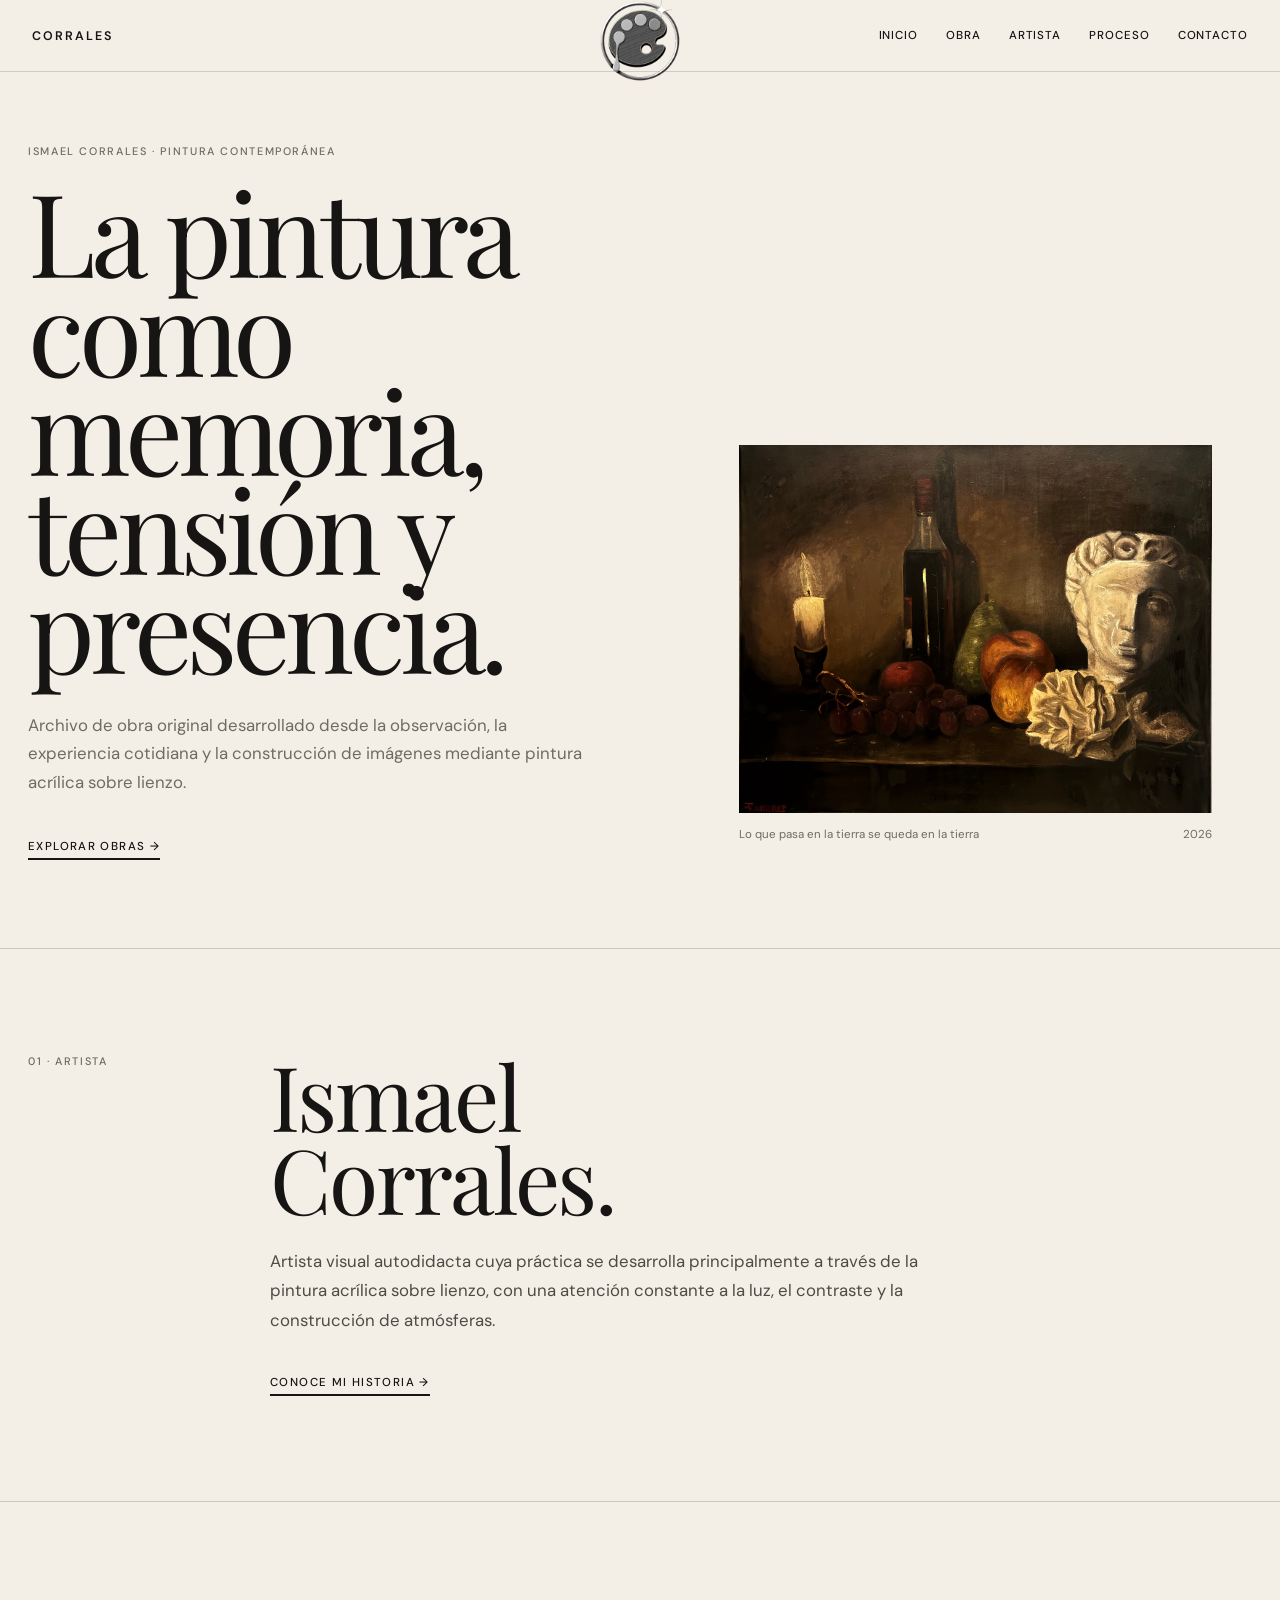
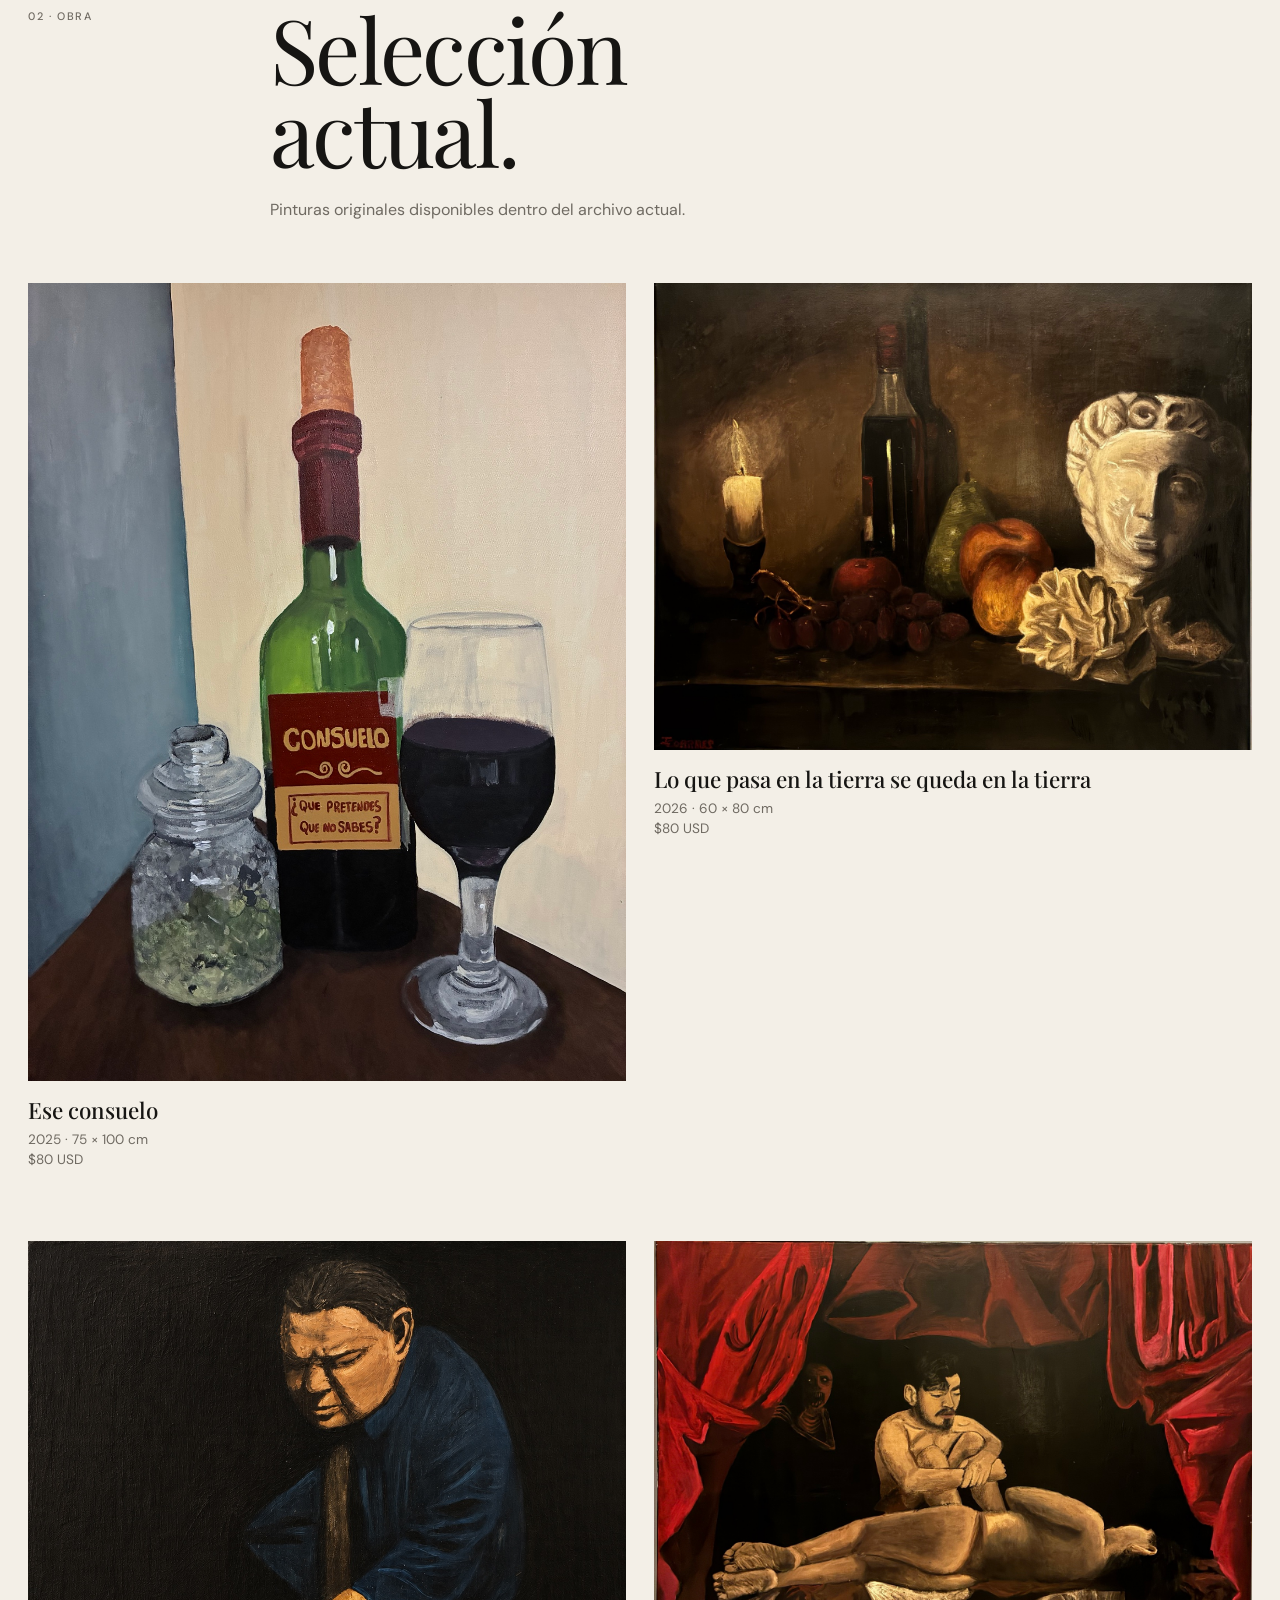
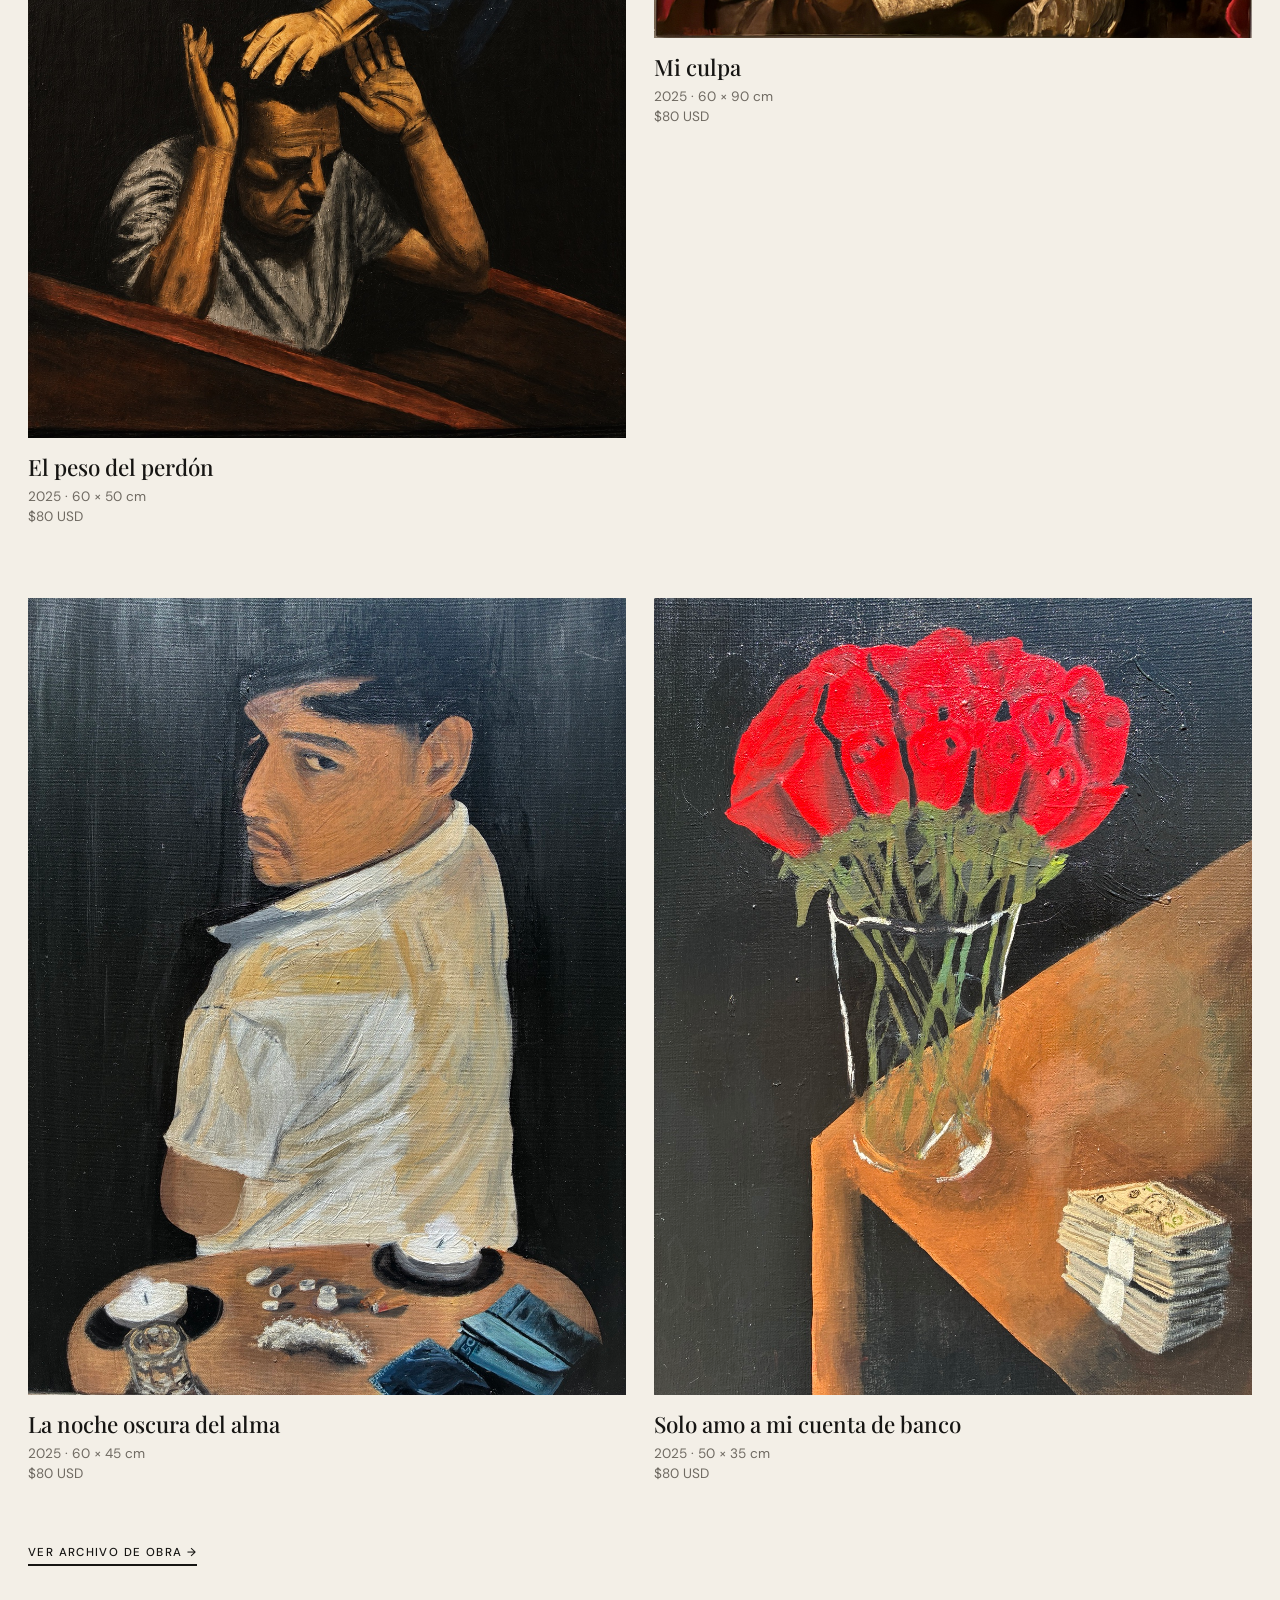
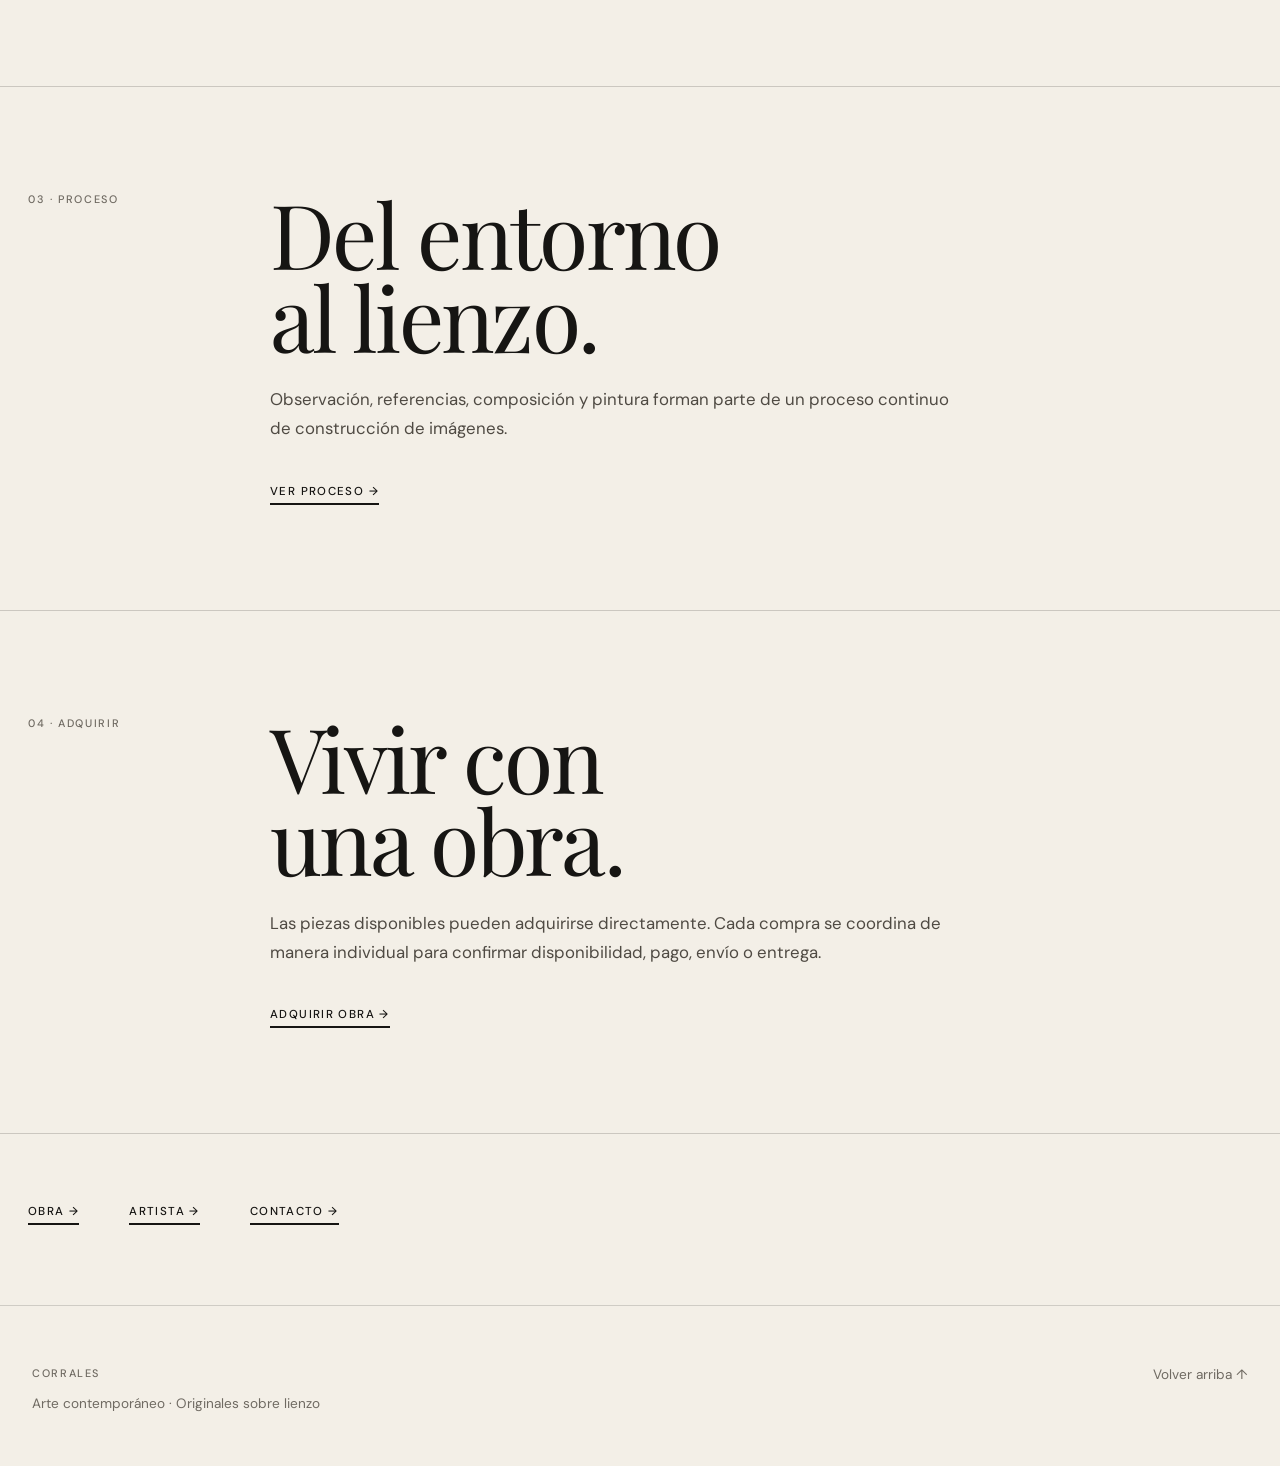
==== commit 73621f8e: "Update index.html" ====
--- a/index.html
+++ b/index.html
@@ -32,7 +32,7 @@
 
   <link
     rel="stylesheet"
-    href="./styles.css?v=143"
+    href="./styles.css?v=147"
   >
 
   <style>
@@ -46,7 +46,36 @@
     }
 
 
-    /* HERO */
+    /* =========================
+       HEADER INTELIGENTE
+       ========================= */
+
+    .site-header{
+      position:sticky !important;
+      top:0 !important;
+      z-index:999999 !important;
+
+      transition:
+        transform .3s ease,
+        opacity .3s ease !important;
+
+      will-change:transform;
+
+      background:rgba(243,239,231,.96) !important;
+
+      backdrop-filter:blur(10px) !important;
+      -webkit-backdrop-filter:blur(10px) !important;
+    }
+
+    .site-header.header-hidden{
+      transform:translateY(-110%) !important;
+      opacity:0 !important;
+    }
+
+
+    /* =========================
+       HERO
+       ========================= */
 
     .home-hero{
       min-height:calc(100vh - 72px);
@@ -105,7 +134,9 @@
     }
 
 
-    /* SECCIONES */
+    /* =========================
+       SECCIONES
+       ========================= */
 
     .home-section{
       padding:105px 28px;
@@ -142,7 +173,9 @@
     }
 
 
-    /* OBRAS */
+    /* =========================
+       OBRAS
+       ========================= */
 
     .home-works{
       padding:105px 28px 120px;
@@ -184,7 +217,9 @@
     }
 
 
-    /* CIERRE */
+    /* =========================
+       CIERRE
+       ========================= */
 
     .home-final{
       padding:70px 28px 80px;
@@ -202,7 +237,9 @@
     }
 
 
-    /* MÓVIL */
+    /* =========================
+       MÓVIL
+       ========================= */
 
     @media(max-width:800px){
 
@@ -210,7 +247,12 @@
         display:flex !important;
         align-items:center !important;
         justify-content:space-between !important;
+
+        min-height:118px !important;
+
         padding:18px !important;
+
+        overflow:visible !important;
       }
 
       .site-header .nav{
@@ -219,28 +261,46 @@
 
       .mobile-menu-toggle{
         display:block !important;
+
         border:0;
+
         background:transparent;
+
         color:#161513;
+
         font-family:"DM Sans",sans-serif;
+
         font-size:12px;
+
         font-weight:500;
+
         letter-spacing:.12em;
+
         text-transform:uppercase;
+
         padding:10px 0;
+
         cursor:pointer;
       }
 
       .mobile-nav{
         display:none;
+
         position:fixed;
-        top:120px;
+
+        top:118px;
+
         left:0;
         right:0;
-        z-index:9999;
+
+        z-index:999998;
+
         padding:20px 18px 30px;
+
         background:#f3efe7;
-        border-bottom:1px solid rgba(22,21,19,.18);
+
+        border-bottom:
+          1px solid rgba(22,21,19,.18);
       }
 
       .mobile-nav.open{
@@ -249,24 +309,36 @@
 
       .mobile-nav a{
         display:block;
+
         padding:17px 0;
-        border-bottom:1px solid rgba(22,21,19,.18);
+
+        border-bottom:
+          1px solid rgba(22,21,19,.18);
+
         color:#161513;
+
         font-family:"Playfair Display",serif;
+
         font-size:32px;
+
         line-height:1;
+
         text-decoration:none;
       }
 
       .home-hero{
         min-height:auto;
+
         display:block;
+
         padding:65px 18px 78px;
       }
 
       .home-hero h1{
         margin-top:20px;
-        font-size:clamp(4rem,17vw,6rem);
+
+        font-size:
+          clamp(4rem,17vw,6rem);
       }
 
       .home-hero-intro{
@@ -294,11 +366,13 @@
       }
 
       .home-section h2{
-        font-size:clamp(3rem,14vw,5rem);
+        font-size:
+          clamp(3rem,14vw,5rem);
       }
 
       .home-section-copy{
         font-size:.98rem;
+
         line-height:1.7;
       }
 
@@ -308,6 +382,7 @@
 
       .home-works-header{
         display:block;
+
         margin-bottom:45px;
       }
 
@@ -316,7 +391,8 @@
       }
 
       .home-works-header h2{
-        font-size:clamp(3rem,14vw,5rem);
+        font-size:
+          clamp(3rem,14vw,5rem);
       }
 
       .home-works-footer{
@@ -329,12 +405,15 @@
 
       .home-final-links{
         display:flex !important;
+
         justify-content:space-between;
+
         gap:20px;
       }
 
       .home-final-links .text-link{
         margin:0 !important;
+
         white-space:nowrap;
       }
 
@@ -348,9 +427,12 @@
 <body>
 
 
-  <!-- HEADER -->
+  <!-- =========================
+       HEADER
+       ========================= -->
 
   <header class="site-header">
+
 
     <a
       href="./index.html"
@@ -367,7 +449,7 @@
     >
 
       <img
-        src="./assets/Logo-header.PNG?v=3"
+        src="./assets/Logo-header.PNG?v=4"
         alt=""
       >
 
@@ -376,11 +458,25 @@
 
     <nav class="nav">
 
-      <a href="./index.html">Inicio</a>
-      <a href="./obra.html">Obra</a>
-      <a href="./artista.html">Artista</a>
-      <a href="./proceso.html">Proceso</a>
-      <a href="./contacto.html">Contacto</a>
+      <a href="./index.html">
+        Inicio
+      </a>
+
+      <a href="./obra.html">
+        Obra
+      </a>
+
+      <a href="./artista.html">
+        Artista
+      </a>
+
+      <a href="./proceso.html">
+        Proceso
+      </a>
+
+      <a href="./contacto.html">
+        Contacto
+      </a>
 
     </nav>
 
@@ -395,29 +491,50 @@
       MENÚ
     </button>
 
+
   </header>
 
 
-  <!-- MENÚ MÓVIL -->
+
+  <!-- =========================
+       MENÚ MÓVIL
+       ========================= -->
 
   <nav
     class="mobile-nav"
     id="mobileMenu"
   >
 
-    <a href="./index.html">Inicio</a>
-    <a href="./obra.html">Obra</a>
-    <a href="./artista.html">Artista</a>
-    <a href="./proceso.html">Proceso</a>
-    <a href="./contacto.html">Contacto</a>
+    <a href="./index.html">
+      Inicio
+    </a>
+
+    <a href="./obra.html">
+      Obra
+    </a>
+
+    <a href="./artista.html">
+      Artista
+    </a>
+
+    <a href="./proceso.html">
+      Proceso
+    </a>
+
+    <a href="./contacto.html">
+      Contacto
+    </a>
 
   </nav>
 
 
+
   <main>
 
 
-    <!-- HERO -->
+    <!-- =========================
+         HERO
+         ========================= -->
 
     <section class="home-hero">
 
@@ -477,15 +594,20 @@
     </section>
 
 
-    <!-- ARTISTA -->
+
+    <!-- =========================
+         ARTISTA
+         ========================= -->
 
     <section class="home-section">
 
       <div class="home-section-grid">
+
 
         <p class="section-number">
           01 · ARTISTA
         </p>
+
 
         <div class="home-section-content">
 
@@ -509,21 +631,28 @@
 
         </div>
 
+
       </div>
 
     </section>
 
 
-    <!-- OBRA -->
+
+    <!-- =========================
+         OBRA
+         ========================= -->
 
     <section class="home-works">
 
+
       <div class="home-works-header">
+
 
         <p class="section-number">
           02 · OBRA
         </p>
 
+
         <div>
 
           <h2>
@@ -536,7 +665,9 @@
 
         </div>
 
+
       </div>
+
 
 
       <div class="works-grid">
@@ -571,6 +702,7 @@
         </article>
 
 
+
         <article class="work">
 
           <a href="./tierra.html">
@@ -600,6 +732,7 @@
         </article>
 
 
+
         <article class="work">
 
           <a href="./perdon.html">
@@ -629,6 +762,7 @@
         </article>
 
 
+
         <article class="work">
 
           <a href="./culpa.html">
@@ -658,6 +792,7 @@
         </article>
 
 
+
         <article class="work">
 
           <a href="./noche.html">
@@ -687,6 +822,7 @@
         </article>
 
 
+
         <article class="work">
 
           <a href="./banco.html">
@@ -717,6 +853,7 @@
 
 
       </div>
+
 
 
       <div class="home-works-footer">
@@ -730,18 +867,24 @@
 
       </div>
 
+
     </section>
 
 
-    <!-- PROCESO -->
+
+    <!-- =========================
+         PROCESO
+         ========================= -->
 
     <section class="home-section">
 
       <div class="home-section-grid">
+
 
         <p class="section-number">
           03 · PROCESO
         </p>
+
 
         <div class="home-section-content">
 
@@ -763,20 +906,26 @@
 
         </div>
 
+
       </div>
 
     </section>
 
 
-    <!-- ADQUIRIR -->
+
+    <!-- =========================
+         ADQUIRIR
+         ========================= -->
 
     <section class="home-section">
 
       <div class="home-section-grid">
+
 
         <p class="section-number">
           04 · ADQUIRIR
         </p>
+
 
         <div class="home-section-content">
 
@@ -799,12 +948,16 @@
 
         </div>
 
+
       </div>
 
     </section>
 
 
-    <!-- CIERRE -->
+
+    <!-- =========================
+         CIERRE
+         ========================= -->
 
     <section class="home-final">
 
@@ -843,7 +996,10 @@
   </main>
 
 
-  <!-- FOOTER -->
+
+  <!-- =========================
+       FOOTER
+       ========================= -->
 
   <footer class="footer">
 
@@ -866,7 +1022,10 @@
   </footer>
 
 
-  <!-- MENÚ MÓVIL -->
+
+  <!-- =========================
+       JAVASCRIPT
+       ========================= -->
 
   <script>
 
@@ -876,6 +1035,11 @@
     const mobileMenu =
       document.getElementById("mobileMenu");
 
+    const header =
+      document.querySelector(".site-header");
+
+
+    /* MENÚ MÓVIL */
 
     menuButton.addEventListener(
       "click",
@@ -892,6 +1056,10 @@
           isOpen ? "true" : "false"
         );
 
+        if(isOpen){
+          header.classList.remove("header-hidden");
+        }
+
       }
     );
 
@@ -919,6 +1087,87 @@
 
       });
 
+
+    /* HEADER:
+       BAJAR = OCULTAR
+       SUBIR = MOSTRAR
+    */
+
+    let lastScrollY =
+      window.scrollY;
+
+    window.addEventListener(
+      "scroll",
+      function(){
+
+        const currentScrollY =
+          window.scrollY;
+
+
+        /* Si el menú está abierto,
+           no ocultamos el header */
+
+        if(
+          mobileMenu.classList.contains("open")
+        ){
+          lastScrollY =
+            currentScrollY;
+
+          return;
+        }
+
+
+        /* Cerca del inicio,
+           siempre visible */
+
+        if(currentScrollY < 80){
+
+          header.classList.remove(
+            "header-hidden"
+          );
+
+          lastScrollY =
+            currentScrollY;
+
+          return;
+        }
+
+
+        /* BAJANDO */
+
+        if(
+          currentScrollY >
+          lastScrollY
+        ){
+
+          header.classList.add(
+            "header-hidden"
+          );
+
+        }
+
+
+        /* SUBIENDO */
+
+        else if(
+          currentScrollY <
+          lastScrollY
+        ){
+
+          header.classList.remove(
+            "header-hidden"
+          );
+
+        }
+
+
+        lastScrollY =
+          currentScrollY;
+
+      },
+      { passive:true }
+    );
+
   </script>
 
 
--- a/styles.css
+++ b/styles.css
@@ -2152,3 +2152,91 @@
     object-fit: contain !important;
   }
 }
+/* =========================================================
+   AJUSTE FINAL HEADER MÓVIL
+   ========================================================= */
+
+@media(max-width:800px){
+
+  .site-header{
+    min-height:118px !important;
+    padding:18px !important;
+    overflow:visible !important;
+  }
+
+  .header-logo{
+    position:absolute !important;
+
+    left:50% !important;
+    top:58% !important;
+
+    transform:translate(-50%,-50%) !important;
+
+    width:100px !important;
+    height:100px !important;
+
+    overflow:visible !important;
+  }
+
+  .header-logo img{
+    display:block !important;
+
+    width:94px !important;
+    height:94px !important;
+
+    min-width:94px !important;
+    min-height:94px !important;
+
+    max-width:94px !important;
+    max-height:94px !important;
+
+    object-fit:contain !important;
+
+    transform:none !important;
+  }
+
+  .mobile-nav{
+    top:118px !important;
+  }
+
+}
+/* =========================================================
+   CORRALES — HEADER FIJO AL HACER SCROLL
+   ========================================================= */
+
+.site-header{
+  position:sticky !important;
+  top:0 !important;
+  z-index:99999 !important;
+
+  overflow:visible !important;
+
+  background:rgba(243,239,231,.96) !important;
+
+  backdrop-filter:blur(10px) !important;
+  -webkit-backdrop-filter:blur(10px) !important;
+}
+
+@media(max-width:800px){
+
+  .site-header{
+    position:sticky !important;
+    top:0 !important;
+
+    min-height:118px !important;
+
+    z-index:99999 !important;
+
+    overflow:visible !important;
+  }
+
+  .header-logo{
+    z-index:100000 !important;
+  }
+
+  .site-header .brand,
+  .mobile-menu-toggle{
+    z-index:100001 !important;
+  }
+
+}
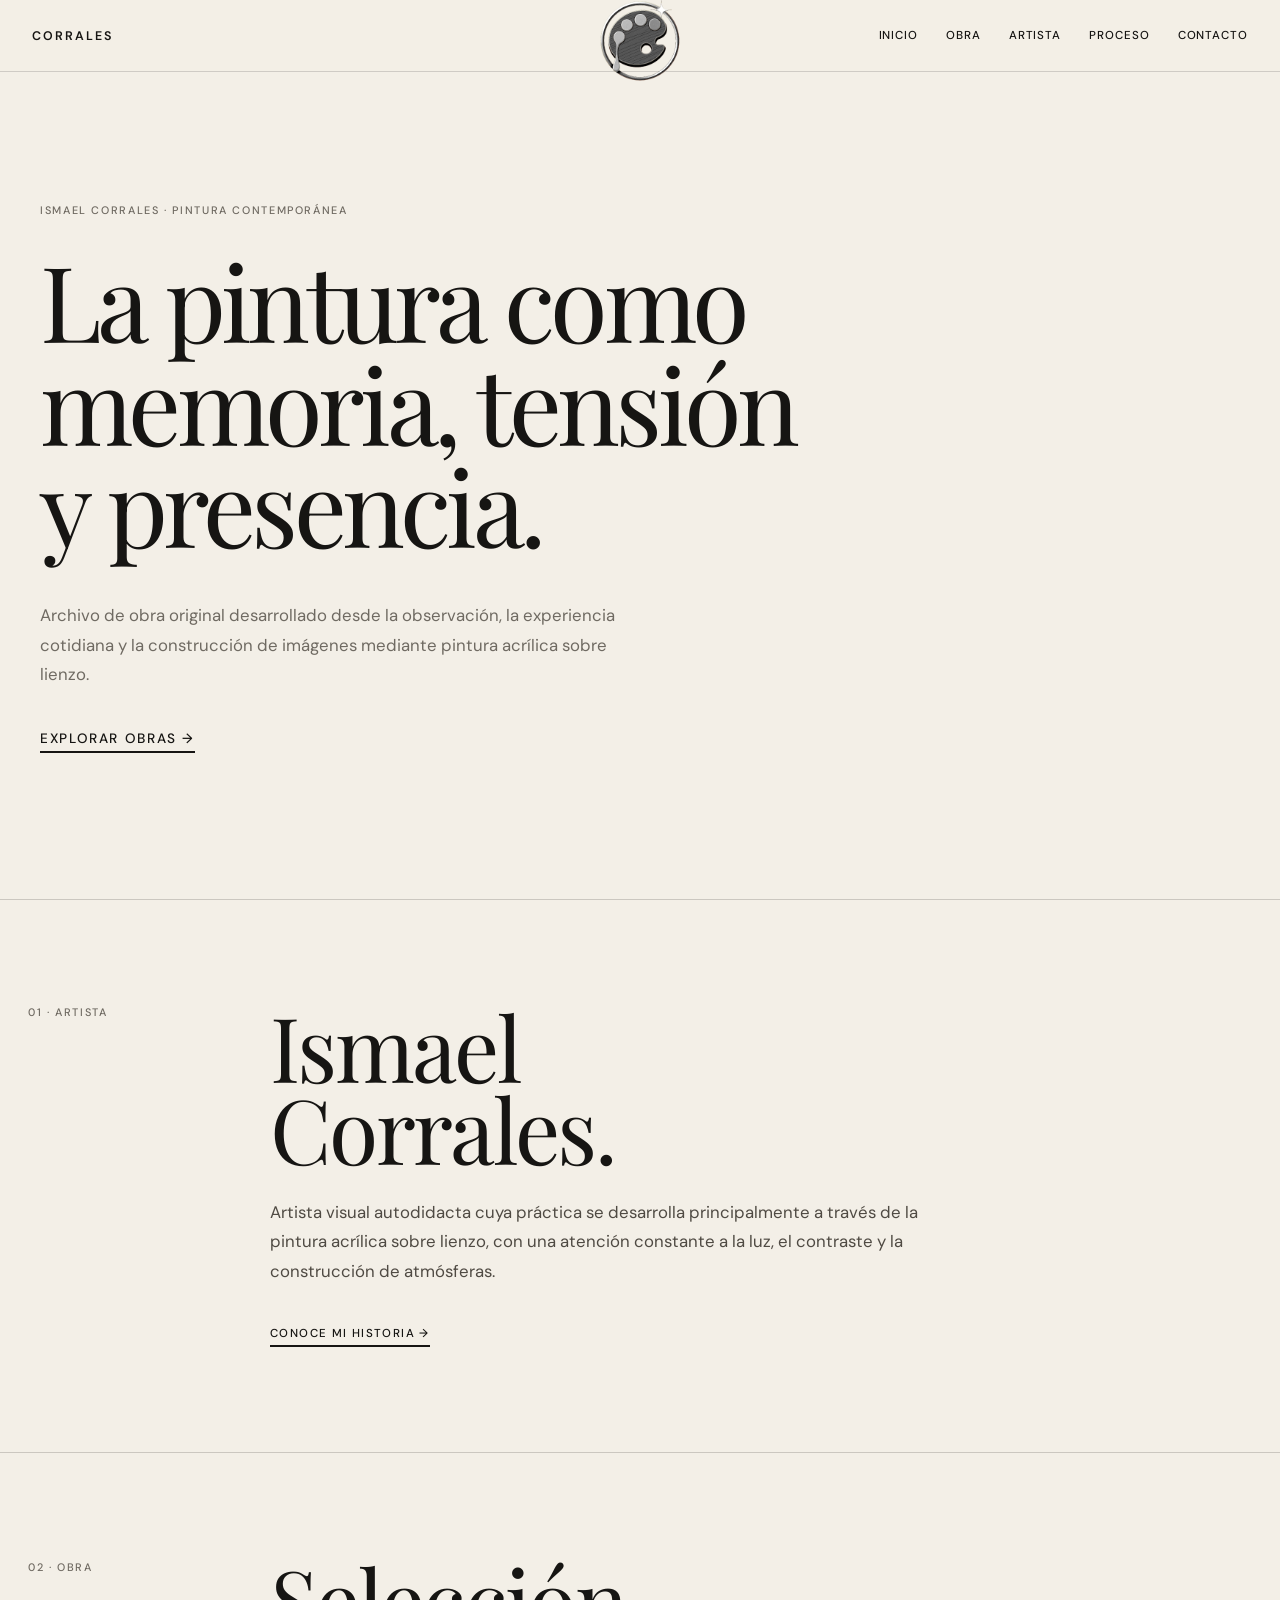
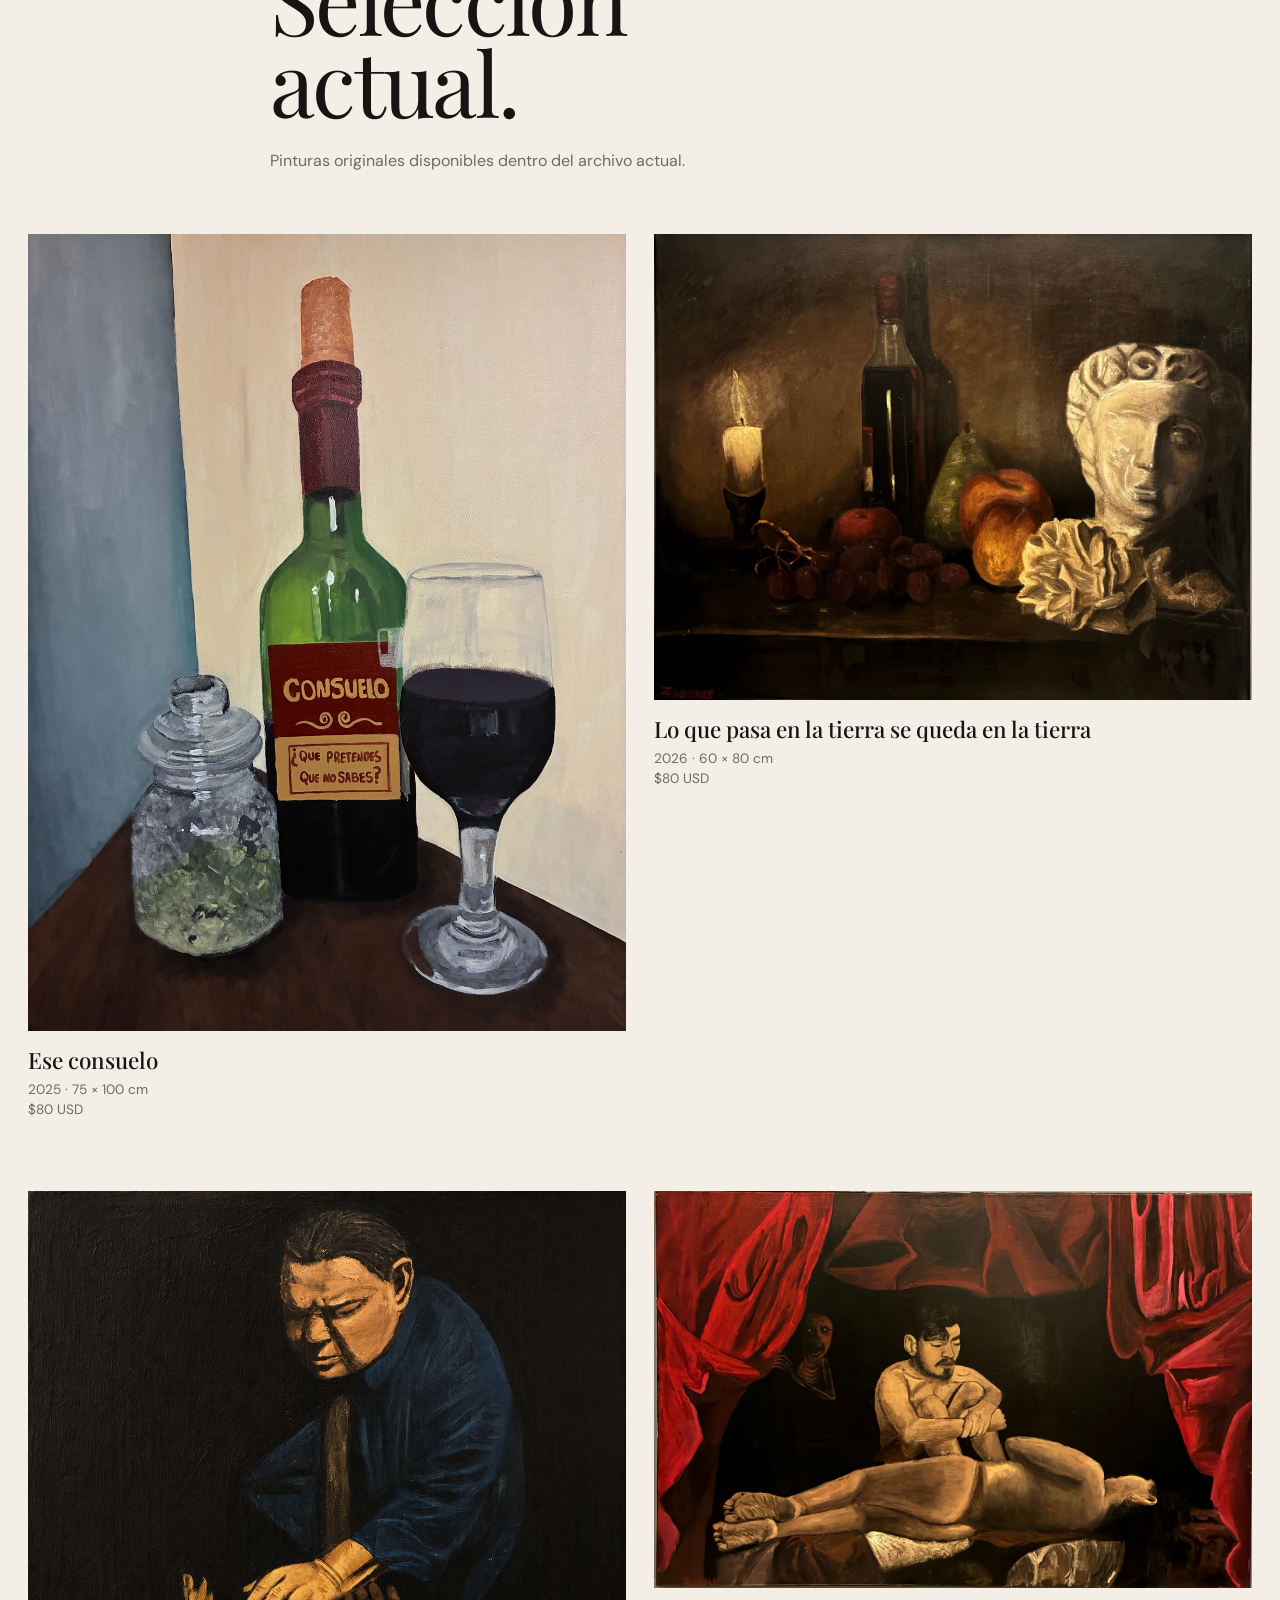
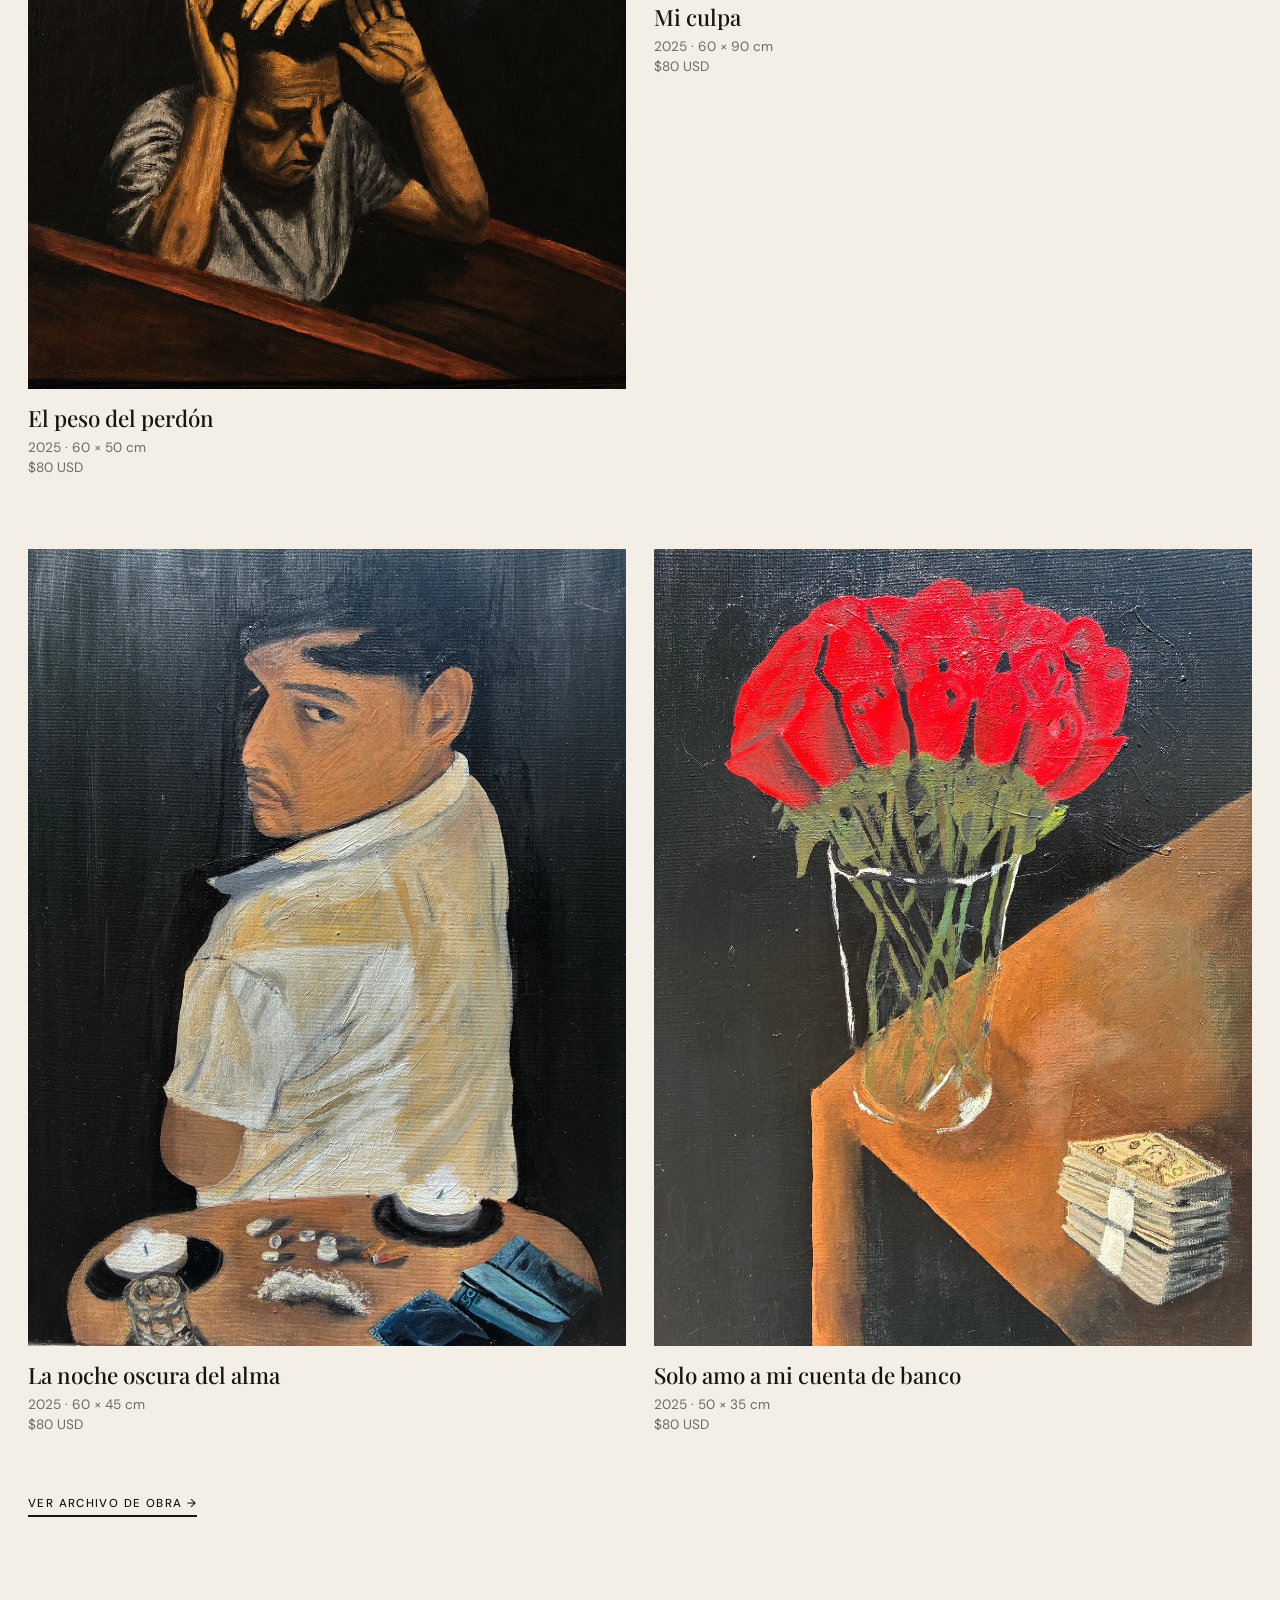
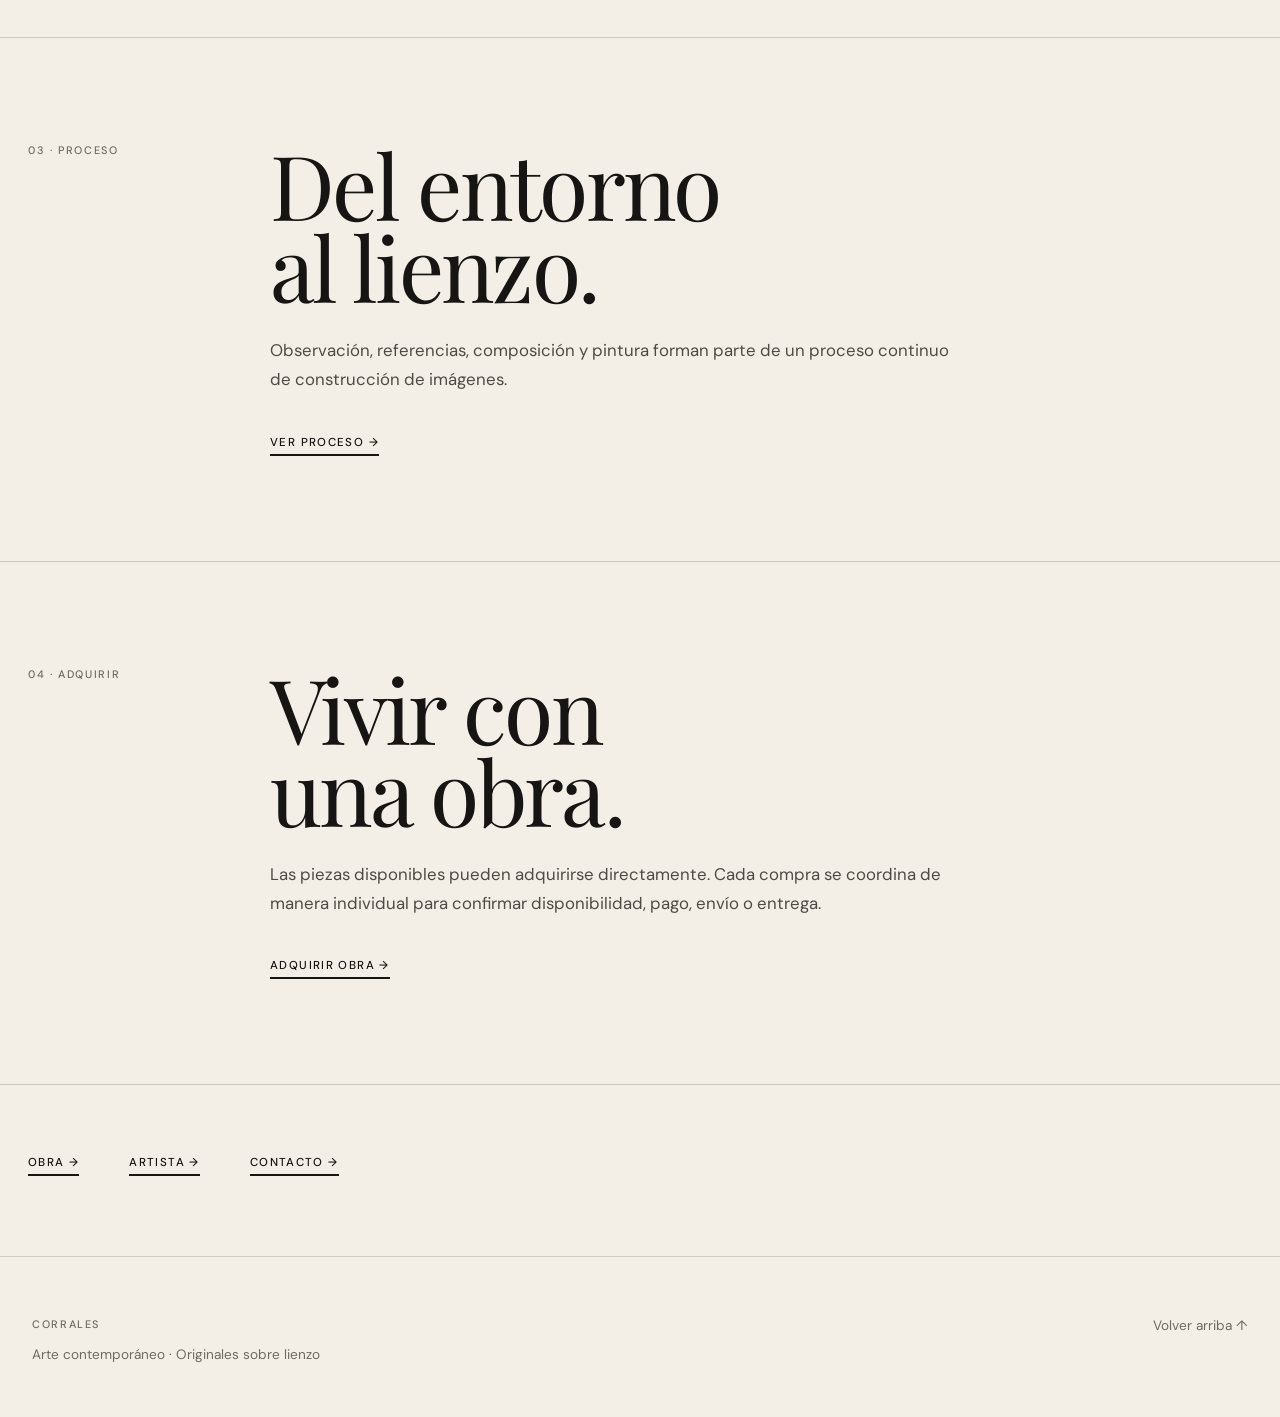
==== commit e92a5fe1: "Update index.html" ====
--- a/index.html
+++ b/index.html
@@ -2,13 +2,8 @@
 <html lang="es">
 
 <head>
-
   <meta charset="UTF-8">
-
-  <meta
-    name="viewport"
-    content="width=device-width, initial-scale=1.0"
-  >
+  <meta name="viewport" content="width=device-width, initial-scale=1.0">
 
   <title>Ismael Corrales — Pintura contemporánea</title>
 
@@ -18,403 +13,422 @@
   >
 
   <link rel="preconnect" href="https://fonts.googleapis.com">
-
-  <link
-    rel="preconnect"
-    href="https://fonts.gstatic.com"
-    crossorigin
-  >
+  <link rel="preconnect" href="https://fonts.gstatic.com" crossorigin>
 
   <link
     href="https://fonts.googleapis.com/css2?family=DM+Sans:wght@300;400;500;600&family=Playfair+Display:wght@400;500&display=swap"
     rel="stylesheet"
   >
 
-  <link
-    rel="stylesheet"
-    href="./styles.css?v=147"
-  >
+  <link rel="stylesheet" href="./styles.css?v=170">
 
   <style>
 
-    .mobile-menu-toggle{
-      display:none;
-    }
-
-    .mobile-nav{
-      display:none;
-    }
-
-
-    /* =========================
-       HEADER INTELIGENTE
-       ========================= */
-
-    .site-header{
-      position:sticky !important;
-      top:0 !important;
-      z-index:999999 !important;
+    /* =====================================
+       ENCABEZADO
+    ===================================== */
+
+    .site-header {
+      position: sticky !important;
+      top: 0 !important;
+      z-index: 999999 !important;
 
       transition:
         transform .3s ease,
         opacity .3s ease !important;
 
-      will-change:transform;
-
-      background:rgba(243,239,231,.96) !important;
-
-      backdrop-filter:blur(10px) !important;
-      -webkit-backdrop-filter:blur(10px) !important;
-    }
-
-    .site-header.header-hidden{
-      transform:translateY(-110%) !important;
-      opacity:0 !important;
-    }
-
-
-    /* =========================
-       HERO
-       ========================= */
-
-    .home-hero{
-      min-height:calc(100vh - 72px);
-      display:grid;
-      grid-template-columns:1.05fr .95fr;
-      gap:60px;
-      align-items:center;
-      padding:72px 28px 88px;
-      border-bottom:1px solid var(--line);
-    }
-
-    .home-hero-copy{
-      max-width:760px;
-    }
-
-    .home-hero h1{
-      margin:22px 0 34px;
-      max-width:8.5ch;
-      font-size:clamp(4.7rem,9vw,9rem);
-      line-height:.86;
-      font-weight:400;
-      letter-spacing:-.045em;
-    }
-
-    .home-hero-intro{
-      max-width:560px;
-      margin:0 0 38px;
-      font-size:1.05rem;
-      line-height:1.7;
-      color:var(--muted);
-    }
-
-    .home-feature{
-      align-self:end;
-    }
-
-    .home-feature a{
-      display:block;
-      text-decoration:none;
-    }
-
-    .home-feature img{
-      display:block;
-      width:100%;
-      height:auto;
-    }
-
-    .home-feature-meta{
-      display:flex;
-      justify-content:space-between;
-      gap:25px;
-      margin-top:14px;
-      font-size:.72rem;
-      line-height:1.45;
-      color:var(--muted);
-    }
-
-
-    /* =========================
-       SECCIONES
-       ========================= */
-
-    .home-section{
-      padding:105px 28px;
-      border-bottom:1px solid var(--line);
-    }
-
-    .home-section-grid{
-      display:grid;
-      grid-template-columns:.32fr 1.68fr;
-      gap:55px;
-      max-width:1420px;
-      margin:0 auto;
-    }
-
-    .home-section-content{
-      max-width:950px;
-    }
-
-    .home-section h2{
-      margin:0 0 28px;
-      max-width:11ch;
-      font-size:clamp(3.6rem,7vw,7rem);
-      line-height:.92;
-      font-weight:400;
-      letter-spacing:-.03em;
-    }
-
-    .home-section-copy{
-      max-width:680px;
-      margin:0 0 35px;
-      font-size:1.05rem;
-      line-height:1.75;
-      color:#4f4a43;
-    }
-
-
-    /* =========================
-       OBRAS
-       ========================= */
-
-    .home-works{
-      padding:105px 28px 120px;
-      border-bottom:1px solid var(--line);
-    }
-
-    .home-works-header{
-      display:grid;
-      grid-template-columns:.32fr 1.68fr;
-      gap:55px;
-      max-width:1420px;
-      margin:0 auto 60px;
-    }
-
-    .home-works-header h2{
-      margin:0 0 24px;
-      max-width:11ch;
-      font-size:clamp(3.6rem,7vw,7rem);
-      line-height:.92;
-      font-weight:400;
-      letter-spacing:-.03em;
-    }
-
-    .home-works-header p{
-      max-width:650px;
-      margin:0;
-      line-height:1.7;
-      color:var(--muted);
-    }
-
-    .works-grid{
-      max-width:1420px;
-      margin:0 auto;
-    }
-
-    .home-works-footer{
-      max-width:1420px;
-      margin:55px auto 0;
-    }
-
-
-    /* =========================
+      will-change: transform;
+
+      background: rgba(243,239,231,.96) !important;
+
+      backdrop-filter: blur(10px) !important;
+      -webkit-backdrop-filter: blur(10px) !important;
+    }
+
+    .site-header.header-hidden {
+      transform: translateY(-110%) !important;
+      opacity: 0 !important;
+    }
+
+    .mobile-menu-toggle,
+    .mobile-nav {
+      display: none;
+    }
+
+
+    /* =====================================
+       PORTADA — NUEVA COMPOSICIÓN
+    ===================================== */
+
+    .home-hero {
+      min-height: calc(100vh - 72px);
+
+      display: flex;
+      align-items: center;
+
+      padding: 100px 28px 115px;
+
+      border-bottom: 1px solid var(--line);
+    }
+
+    .home-hero-copy {
+      width: 100%;
+      max-width: 1200px;
+      margin: 0 auto;
+    }
+
+    .home-hero .eyebrow {
+      margin-bottom: 30px;
+    }
+
+    .home-hero h1 {
+      max-width: 12ch;
+
+      margin: 0 0 45px;
+
+      font-family: "Playfair Display", serif;
+      font-size: clamp(4.5rem, 8.2vw, 8.8rem);
+      font-weight: 400;
+
+      line-height: .98;
+      letter-spacing: -.045em;
+    }
+
+    .home-hero-intro {
+      max-width: 610px;
+
+      margin: 0 0 38px;
+
+      font-size: 1.05rem;
+      line-height: 1.75;
+
+      color: var(--muted);
+    }
+
+    .home-hero .text-link {
+      display: inline-block;
+
+      font-size: .85rem;
+      letter-spacing: .12em;
+
+      text-transform: uppercase;
+    }
+
+
+    /* =====================================
+       SECCIONES GENERALES
+    ===================================== */
+
+    .home-section {
+      padding: 105px 28px;
+
+      border-bottom: 1px solid var(--line);
+    }
+
+    .home-section-grid {
+      display: grid;
+      grid-template-columns: .32fr 1.68fr;
+
+      gap: 55px;
+
+      max-width: 1420px;
+      margin: 0 auto;
+    }
+
+    .home-section-content {
+      max-width: 950px;
+    }
+
+    .home-section h2 {
+      max-width: 11ch;
+
+      margin: 0 0 28px;
+
+      font-size: clamp(3.6rem, 7vw, 7rem);
+      font-weight: 400;
+
+      line-height: .92;
+      letter-spacing: -.03em;
+    }
+
+    .home-section-copy {
+      max-width: 680px;
+
+      margin: 0 0 35px;
+
+      font-size: 1.05rem;
+      line-height: 1.75;
+
+      color: #4f4a43;
+    }
+
+
+    /* =====================================
+       SELECCIÓN DE OBRAS
+    ===================================== */
+
+    .home-works {
+      padding: 105px 28px 120px;
+
+      border-bottom: 1px solid var(--line);
+    }
+
+    .home-works-header {
+      display: grid;
+      grid-template-columns: .32fr 1.68fr;
+
+      gap: 55px;
+
+      max-width: 1420px;
+      margin: 0 auto 60px;
+    }
+
+    .home-works-header h2 {
+      max-width: 11ch;
+
+      margin: 0 0 24px;
+
+      font-size: clamp(3.6rem, 7vw, 7rem);
+      font-weight: 400;
+
+      line-height: .92;
+      letter-spacing: -.03em;
+    }
+
+    .home-works-header p {
+      max-width: 650px;
+
+      margin: 0;
+
+      line-height: 1.7;
+      color: var(--muted);
+    }
+
+    .works-grid {
+      max-width: 1420px;
+      margin: 0 auto;
+    }
+
+    .home-works-footer {
+      max-width: 1420px;
+      margin: 55px auto 0;
+    }
+
+
+    /* =====================================
        CIERRE
-       ========================= */
-
-    .home-final{
-      padding:70px 28px 80px;
-    }
-
-    .home-final-inner{
-      max-width:1420px;
-      margin:0 auto;
-    }
-
-    .home-final-links{
-      display:flex;
-      gap:50px;
-      align-items:flex-start;
-    }
-
-
-    /* =========================
-       MÓVIL
-       ========================= */
-
-    @media(max-width:800px){
-
-      .site-header{
-        display:flex !important;
-        align-items:center !important;
-        justify-content:space-between !important;
-
-        min-height:118px !important;
-
-        padding:18px !important;
-
-        overflow:visible !important;
-      }
-
-      .site-header .nav{
-        display:none !important;
-      }
-
-      .mobile-menu-toggle{
-        display:block !important;
-
-        border:0;
-
-        background:transparent;
-
-        color:#161513;
-
-        font-family:"DM Sans",sans-serif;
-
-        font-size:12px;
-
-        font-weight:500;
-
-        letter-spacing:.12em;
-
-        text-transform:uppercase;
-
-        padding:10px 0;
-
-        cursor:pointer;
-      }
-
-      .mobile-nav{
-        display:none;
-
-        position:fixed;
-
-        top:118px;
-
-        left:0;
-        right:0;
-
-        z-index:999998;
-
-        padding:20px 18px 30px;
-
-        background:#f3efe7;
+    ===================================== */
+
+    .home-final {
+      padding: 70px 28px 80px;
+    }
+
+    .home-final-inner {
+      max-width: 1420px;
+      margin: 0 auto;
+    }
+
+    .home-final-links {
+      display: flex;
+      gap: 50px;
+
+      align-items: flex-start;
+    }
+
+
+    /* =====================================
+       VERSIÓN MÓVIL
+    ===================================== */
+
+    @media (max-width: 800px) {
+
+      .site-header {
+        display: flex !important;
+
+        align-items: center !important;
+        justify-content: space-between !important;
+
+        min-height: 118px !important;
+
+        padding: 18px !important;
+
+        overflow: visible !important;
+      }
+
+      .site-header .nav {
+        display: none !important;
+      }
+
+      .mobile-menu-toggle {
+        display: block !important;
+
+        border: 0;
+        background: transparent;
+
+        color: #161513;
+
+        font-family: "DM Sans", sans-serif;
+        font-size: 12px;
+        font-weight: 500;
+
+        letter-spacing: .12em;
+        text-transform: uppercase;
+
+        padding: 10px 0;
+
+        cursor: pointer;
+      }
+
+      .mobile-nav {
+        display: none;
+
+        position: fixed;
+
+        top: 118px;
+        left: 0;
+        right: 0;
+
+        z-index: 999998;
+
+        padding: 20px 18px 30px;
+
+        background: #f3efe7;
 
         border-bottom:
           1px solid rgba(22,21,19,.18);
       }
 
-      .mobile-nav.open{
-        display:block !important;
-      }
-
-      .mobile-nav a{
-        display:block;
-
-        padding:17px 0;
+      .mobile-nav.open {
+        display: block !important;
+      }
+
+      .mobile-nav a {
+        display: block;
+
+        padding: 17px 0;
 
         border-bottom:
           1px solid rgba(22,21,19,.18);
 
-        color:#161513;
-
-        font-family:"Playfair Display",serif;
-
-        font-size:32px;
-
-        line-height:1;
-
-        text-decoration:none;
-      }
-
-      .home-hero{
-        min-height:auto;
-
-        display:block;
-
-        padding:65px 18px 78px;
-      }
-
-      .home-hero h1{
-        margin-top:20px;
-
-        font-size:
-          clamp(4rem,17vw,6rem);
-      }
-
-      .home-hero-intro{
-        font-size:.98rem;
-      }
-
-      .home-feature{
-        margin-top:58px;
-      }
-
-      .home-feature-meta{
-        font-size:.65rem;
-      }
-
-      .home-section{
-        padding:82px 18px;
-      }
-
-      .home-section-grid{
-        display:block;
-      }
-
-      .home-section-grid > .section-number{
-        margin-bottom:30px;
-      }
-
-      .home-section h2{
-        font-size:
-          clamp(3rem,14vw,5rem);
-      }
-
-      .home-section-copy{
-        font-size:.98rem;
-
-        line-height:1.7;
-      }
-
-      .home-works{
-        padding:82px 18px 95px;
-      }
-
-      .home-works-header{
-        display:block;
-
-        margin-bottom:45px;
-      }
-
-      .home-works-header > .section-number{
-        margin-bottom:30px;
-      }
-
-      .home-works-header h2{
-        font-size:
-          clamp(3rem,14vw,5rem);
-      }
-
-      .home-works-footer{
-        margin-top:42px;
-      }
-
-      .home-final{
-        padding:55px 18px 65px;
-      }
-
-      .home-final-links{
-        display:flex !important;
-
-        justify-content:space-between;
-
-        gap:20px;
-      }
-
-      .home-final-links .text-link{
-        margin:0 !important;
-
-        white-space:nowrap;
+        color: #161513;
+
+        font-family: "Playfair Display", serif;
+        font-size: 32px;
+
+        line-height: 1;
+        text-decoration: none;
+      }
+
+
+      /* PORTADA MÓVIL */
+
+      .home-hero {
+        min-height: calc(100svh - 118px);
+
+        display: flex;
+        align-items: center;
+
+        padding: 65px 18px 85px;
+      }
+
+      .home-hero-copy {
+        max-width: 100%;
+      }
+
+      .home-hero .eyebrow {
+        margin-bottom: 25px;
+      }
+
+      .home-hero h1 {
+        max-width: 100%;
+
+        margin: 0 0 35px;
+
+        font-size: clamp(3.45rem, 13vw, 5.8rem);
+
+        line-height: 1;
+        letter-spacing: -.04em;
+
+        overflow-wrap: normal;
+      }
+
+      .home-hero-intro {
+        max-width: 100%;
+
+        margin-bottom: 34px;
+
+        font-size: .98rem;
+        line-height: 1.7;
+      }
+
+
+      /* SECCIONES MÓVILES */
+
+      .home-section {
+        padding: 82px 18px;
+      }
+
+      .home-section-grid {
+        display: block;
+      }
+
+      .home-section-grid > .section-number {
+        margin-bottom: 30px;
+      }
+
+      .home-section h2 {
+        font-size: clamp(3rem, 14vw, 5rem);
+      }
+
+      .home-section-copy {
+        font-size: .98rem;
+        line-height: 1.7;
+      }
+
+
+      /* OBRAS MÓVILES */
+
+      .home-works {
+        padding: 82px 18px 95px;
+      }
+
+      .home-works-header {
+        display: block;
+
+        margin-bottom: 45px;
+      }
+
+      .home-works-header > .section-number {
+        margin-bottom: 30px;
+      }
+
+      .home-works-header h2 {
+        font-size: clamp(3rem, 14vw, 5rem);
+      }
+
+      .home-works-footer {
+        margin-top: 42px;
+      }
+
+
+      /* CIERRE MÓVIL */
+
+      .home-final {
+        padding: 55px 18px 65px;
+      }
+
+      .home-final-links {
+        display: flex !important;
+
+        justify-content: space-between;
+
+        gap: 20px;
+      }
+
+      .home-final-links .text-link {
+        margin: 0 !important;
+
+        white-space: nowrap;
       }
 
     }
@@ -426,60 +440,36 @@
 
 <body>
 
-
-  <!-- =========================
-       HEADER
-       ========================= -->
+  <!-- =====================================
+       ENCABEZADO
+  ===================================== -->
 
   <header class="site-header">
 
-
-    <a
-      href="./index.html"
-      class="brand"
-    >
+    <a href="./index.html" class="brand">
       CORRALES
     </a>
-
 
     <a
       href="./index.html"
       class="header-logo"
       aria-label="Inicio Corrales"
     >
-
       <img
         src="./assets/Logo-header.PNG?v=4"
         alt=""
       >
-
     </a>
 
-
     <nav class="nav">
 
-      <a href="./index.html">
-        Inicio
-      </a>
-
-      <a href="./obra.html">
-        Obra
-      </a>
-
-      <a href="./artista.html">
-        Artista
-      </a>
-
-      <a href="./proceso.html">
-        Proceso
-      </a>
-
-      <a href="./contacto.html">
-        Contacto
-      </a>
+      <a href="./index.html">Inicio</a>
+      <a href="./obra.html">Obra</a>
+      <a href="./artista.html">Artista</a>
+      <a href="./proceso.html">Proceso</a>
+      <a href="./contacto.html">Contacto</a>
 
     </nav>
-
 
     <button
       class="mobile-menu-toggle"
@@ -491,53 +481,37 @@
       MENÚ
     </button>
 
-
   </header>
 
 
-
-  <!-- =========================
+  <!-- =====================================
        MENÚ MÓVIL
-       ========================= -->
+  ===================================== -->
 
   <nav
     class="mobile-nav"
     id="mobileMenu"
+    aria-label="Navegación móvil"
   >
 
-    <a href="./index.html">
-      Inicio
-    </a>
-
-    <a href="./obra.html">
-      Obra
-    </a>
-
-    <a href="./artista.html">
-      Artista
-    </a>
-
-    <a href="./proceso.html">
-      Proceso
-    </a>
-
-    <a href="./contacto.html">
-      Contacto
-    </a>
+    <a href="./index.html">Inicio</a>
+    <a href="./obra.html">Obra</a>
+    <a href="./artista.html">Artista</a>
+    <a href="./proceso.html">Proceso</a>
+    <a href="./contacto.html">Contacto</a>
 
   </nav>
 
 
-
   <main>
 
 
-    <!-- =========================
-         HERO
-         ========================= -->
+    <!-- =====================================
+         PORTADA
+         SIN IMAGEN REPETIDA
+    ===================================== -->
 
     <section class="home-hero">
-
 
       <div class="home-hero-copy">
 
@@ -564,50 +538,20 @@
 
       </div>
 
-
-      <figure class="home-feature">
-
-        <a href="./tierra.html">
-
-          <img
-            src="./assets/tierra.jpg"
-            alt="Lo que pasa en la tierra se queda en la tierra"
-          >
-
-        </a>
-
-        <figcaption class="home-feature-meta">
-
-          <span>
-            Lo que pasa en la tierra se queda en la tierra
-          </span>
-
-          <span>
-            2026
-          </span>
-
-        </figcaption>
-
-      </figure>
-
-
     </section>
 
 
-
-    <!-- =========================
+    <!-- =====================================
          ARTISTA
-         ========================= -->
+    ===================================== -->
 
     <section class="home-section">
 
       <div class="home-section-grid">
-
 
         <p class="section-number">
           01 · ARTISTA
         </p>
-
 
         <div class="home-section-content">
 
@@ -631,28 +575,23 @@
 
         </div>
 
-
       </div>
 
     </section>
 
 
-
-    <!-- =========================
+    <!-- =====================================
          OBRA
-         ========================= -->
+    ===================================== -->
 
     <section class="home-works">
 
-
       <div class="home-works-header">
-
 
         <p class="section-number">
           02 · OBRA
         </p>
 
-
         <div>
 
           <h2>
@@ -665,13 +604,13 @@
 
         </div>
 
-
       </div>
 
 
-
       <div class="works-grid">
 
+
+        <!-- OBRA 1 -->
 
         <article class="work">
 
@@ -702,6 +641,7 @@
         </article>
 
 
+        <!-- OBRA 2 -->
 
         <article class="work">
 
@@ -732,6 +672,7 @@
         </article>
 
 
+        <!-- OBRA 3 -->
 
         <article class="work">
 
@@ -762,6 +703,7 @@
         </article>
 
 
+        <!-- OBRA 4 -->
 
         <article class="work">
 
@@ -792,6 +734,7 @@
         </article>
 
 
+        <!-- OBRA 5 -->
 
         <article class="work">
 
@@ -822,6 +765,7 @@
         </article>
 
 
+        <!-- OBRA 6 -->
 
         <article class="work">
 
@@ -853,7 +797,6 @@
 
 
       </div>
-
 
 
       <div class="home-works-footer">
@@ -867,24 +810,20 @@
 
       </div>
 
-
     </section>
 
 
-
-    <!-- =========================
+    <!-- =====================================
          PROCESO
-         ========================= -->
+    ===================================== -->
 
     <section class="home-section">
 
       <div class="home-section-grid">
-
 
         <p class="section-number">
           03 · PROCESO
         </p>
-
 
         <div class="home-section-content">
 
@@ -906,26 +845,22 @@
 
         </div>
 
-
       </div>
 
     </section>
 
 
-
-    <!-- =========================
+    <!-- =====================================
          ADQUIRIR
-         ========================= -->
+    ===================================== -->
 
     <section class="home-section">
 
       <div class="home-section-grid">
-
 
         <p class="section-number">
           04 · ADQUIRIR
         </p>
-
 
         <div class="home-section-content">
 
@@ -948,16 +883,14 @@
 
         </div>
 
-
       </div>
 
     </section>
 
 
-
-    <!-- =========================
+    <!-- =====================================
          CIERRE
-         ========================= -->
+    ===================================== -->
 
     <section class="home-final">
 
@@ -996,10 +929,9 @@
   </main>
 
 
-
-  <!-- =========================
-       FOOTER
-       ========================= -->
+  <!-- =====================================
+       PIE DE PÁGINA
+  ===================================== -->
 
   <footer class="footer">
 
@@ -1022,10 +954,9 @@
   </footer>
 
 
-
-  <!-- =========================
+  <!-- =====================================
        JAVASCRIPT
-       ========================= -->
+  ===================================== -->
 
   <script>
 
@@ -1039,138 +970,89 @@
       document.querySelector(".site-header");
 
 
-    /* MENÚ MÓVIL */
-
-    menuButton.addEventListener(
-      "click",
-      function(){
-
-        const isOpen =
-          mobileMenu.classList.toggle("open");
-
-        menuButton.textContent =
-          isOpen ? "CERRAR" : "MENÚ";
+    /* ABRIR Y CERRAR MENÚ */
+
+    menuButton.addEventListener("click", function() {
+
+      const isOpen =
+        mobileMenu.classList.toggle("open");
+
+      menuButton.textContent =
+        isOpen ? "CERRAR" : "MENÚ";
+
+      menuButton.setAttribute(
+        "aria-expanded",
+        isOpen ? "true" : "false"
+      );
+
+      if (isOpen) {
+        header.classList.remove("header-hidden");
+      }
+
+    });
+
+
+    /* CERRAR MENÚ AL NAVEGAR */
+
+    mobileMenu.querySelectorAll("a").forEach(function(link) {
+
+      link.addEventListener("click", function() {
+
+        mobileMenu.classList.remove("open");
+
+        menuButton.textContent = "MENÚ";
 
         menuButton.setAttribute(
           "aria-expanded",
-          isOpen ? "true" : "false"
+          "false"
         );
 
-        if(isOpen){
-          header.classList.remove("header-hidden");
-        }
-
-      }
-    );
-
-
-    mobileMenu
-      .querySelectorAll("a")
-      .forEach(function(link){
-
-        link.addEventListener(
-          "click",
-          function(){
-
-            mobileMenu.classList.remove("open");
-
-            menuButton.textContent =
-              "MENÚ";
-
-            menuButton.setAttribute(
-              "aria-expanded",
-              "false"
-            );
-
-          }
-        );
-
       });
 
-
-    /* HEADER:
-       BAJAR = OCULTAR
-       SUBIR = MOSTRAR
-    */
-
-    let lastScrollY =
-      window.scrollY;
-
-    window.addEventListener(
-      "scroll",
-      function(){
-
-        const currentScrollY =
-          window.scrollY;
-
-
-        /* Si el menú está abierto,
-           no ocultamos el header */
-
-        if(
-          mobileMenu.classList.contains("open")
-        ){
-          lastScrollY =
-            currentScrollY;
-
-          return;
-        }
-
-
-        /* Cerca del inicio,
-           siempre visible */
-
-        if(currentScrollY < 80){
-
-          header.classList.remove(
-            "header-hidden"
-          );
-
-          lastScrollY =
-            currentScrollY;
-
-          return;
-        }
-
-
-        /* BAJANDO */
-
-        if(
-          currentScrollY >
-          lastScrollY
-        ){
-
-          header.classList.add(
-            "header-hidden"
-          );
-
-        }
-
-
-        /* SUBIENDO */
-
-        else if(
-          currentScrollY <
-          lastScrollY
-        ){
-
-          header.classList.remove(
-            "header-hidden"
-          );
-
-        }
-
-
-        lastScrollY =
-          currentScrollY;
-
-      },
-      { passive:true }
-    );
+    });
+
+
+    /* ENCABEZADO INTELIGENTE */
+
+    let lastScrollY = window.scrollY;
+
+    window.addEventListener("scroll", function() {
+
+      const currentScrollY = window.scrollY;
+
+      if (mobileMenu.classList.contains("open")) {
+
+        header.classList.remove("header-hidden");
+
+        lastScrollY = currentScrollY;
+
+        return;
+      }
+
+      if (currentScrollY < 80) {
+
+        header.classList.remove("header-hidden");
+
+        lastScrollY = currentScrollY;
+
+        return;
+      }
+
+      if (currentScrollY > lastScrollY) {
+
+        header.classList.add("header-hidden");
+
+      } else if (currentScrollY < lastScrollY) {
+
+        header.classList.remove("header-hidden");
+
+      }
+
+      lastScrollY = currentScrollY;
+
+    }, { passive: true });
 
   </script>
 
-
 </body>
-
 </html>
--- a/styles.css
+++ b/styles.css
@@ -2240,3 +2240,20 @@
   }
 
 }
+/* HEADER INTELIGENTE */
+
+.site-header{
+  position:sticky !important;
+  top:0 !important;
+
+  transition:
+    transform .3s ease,
+    opacity .3s ease !important;
+
+  will-change:transform;
+}
+
+.site-header.header-hidden{
+  transform:translateY(-110%) !important;
+  opacity:0 !important;
+}
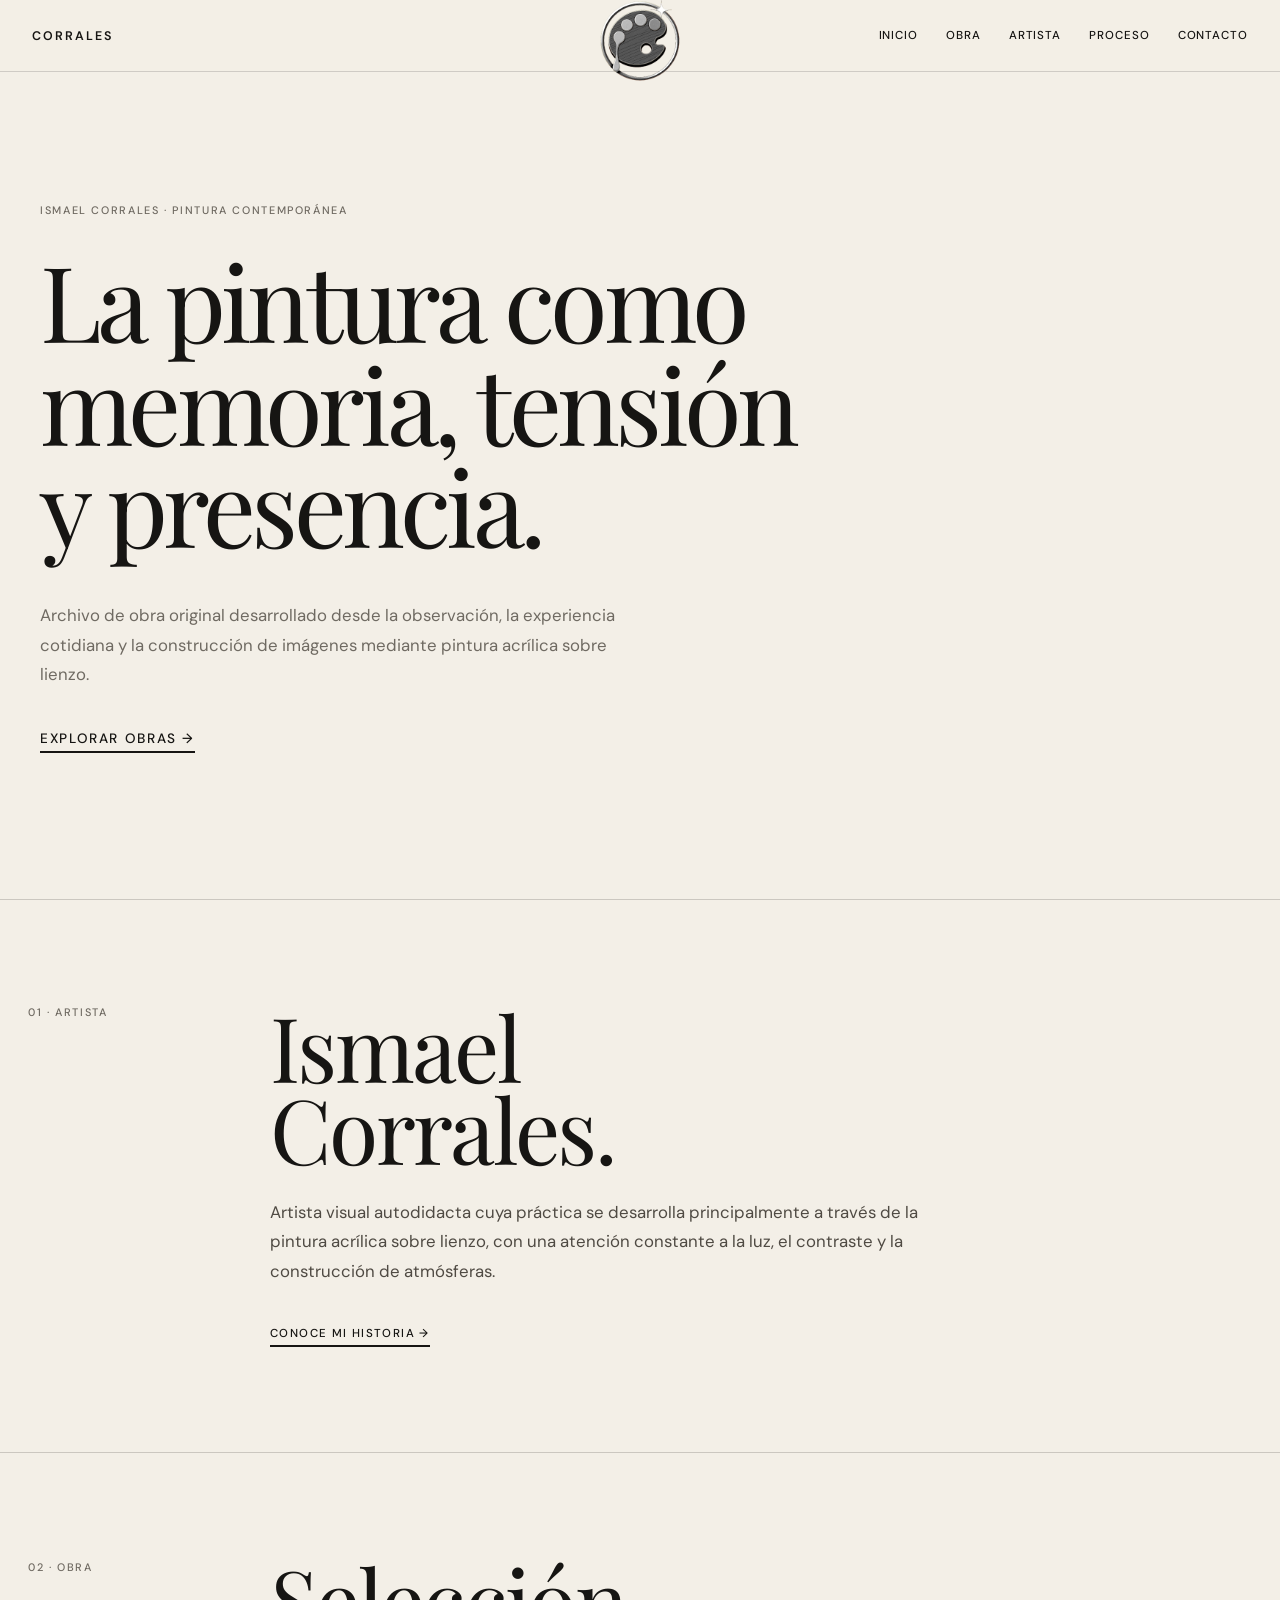
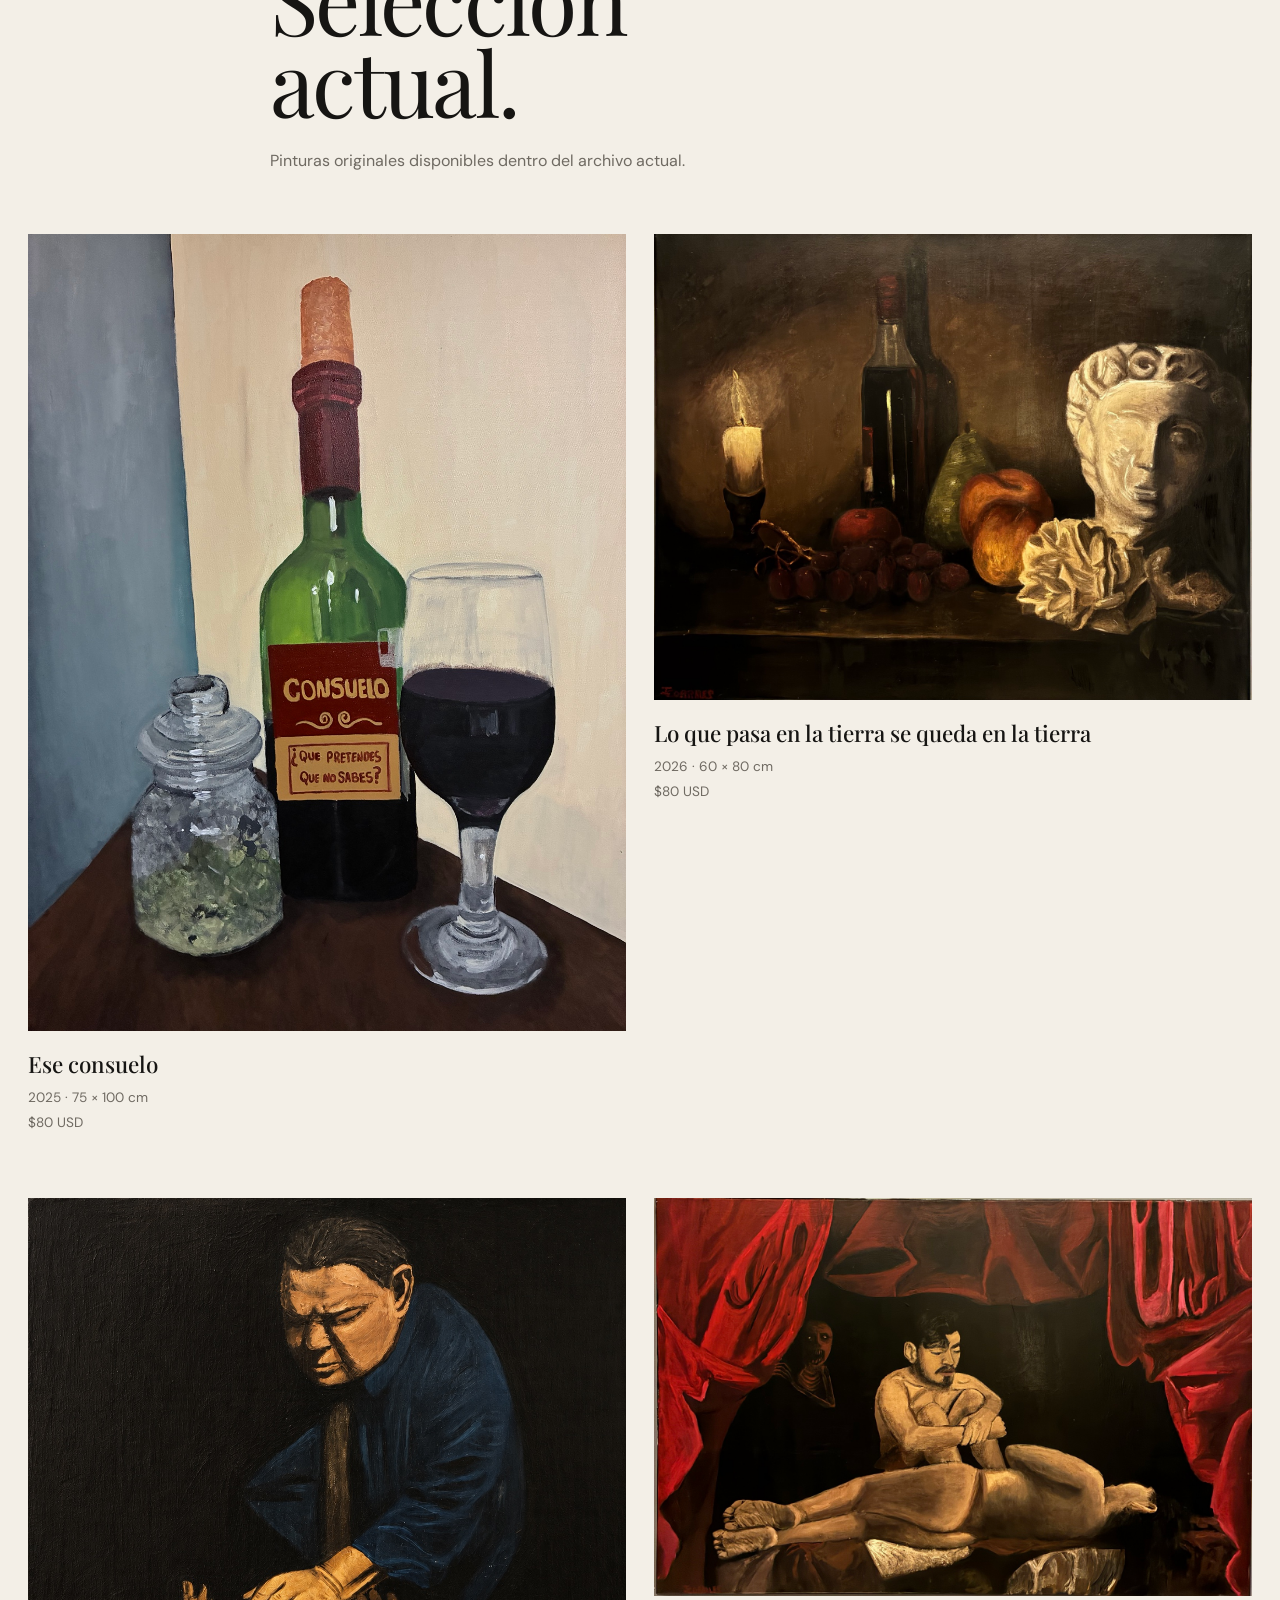
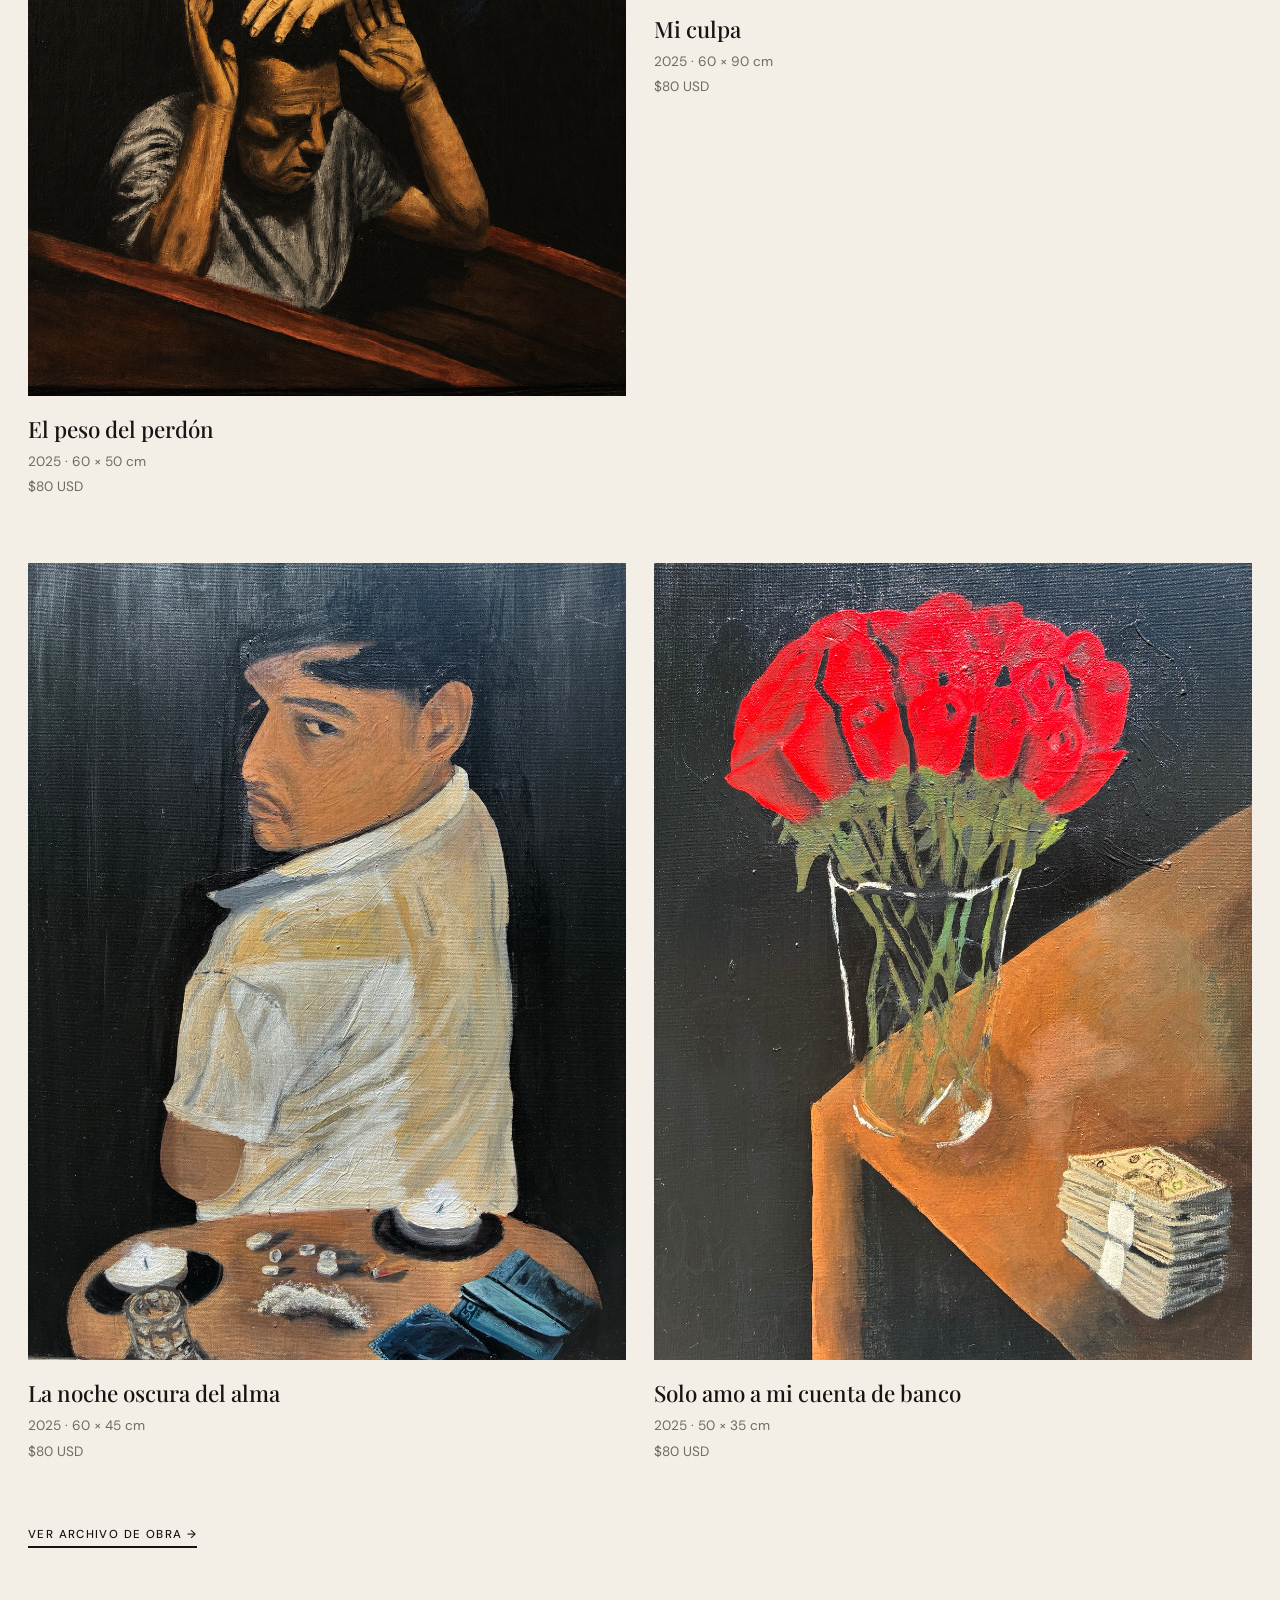
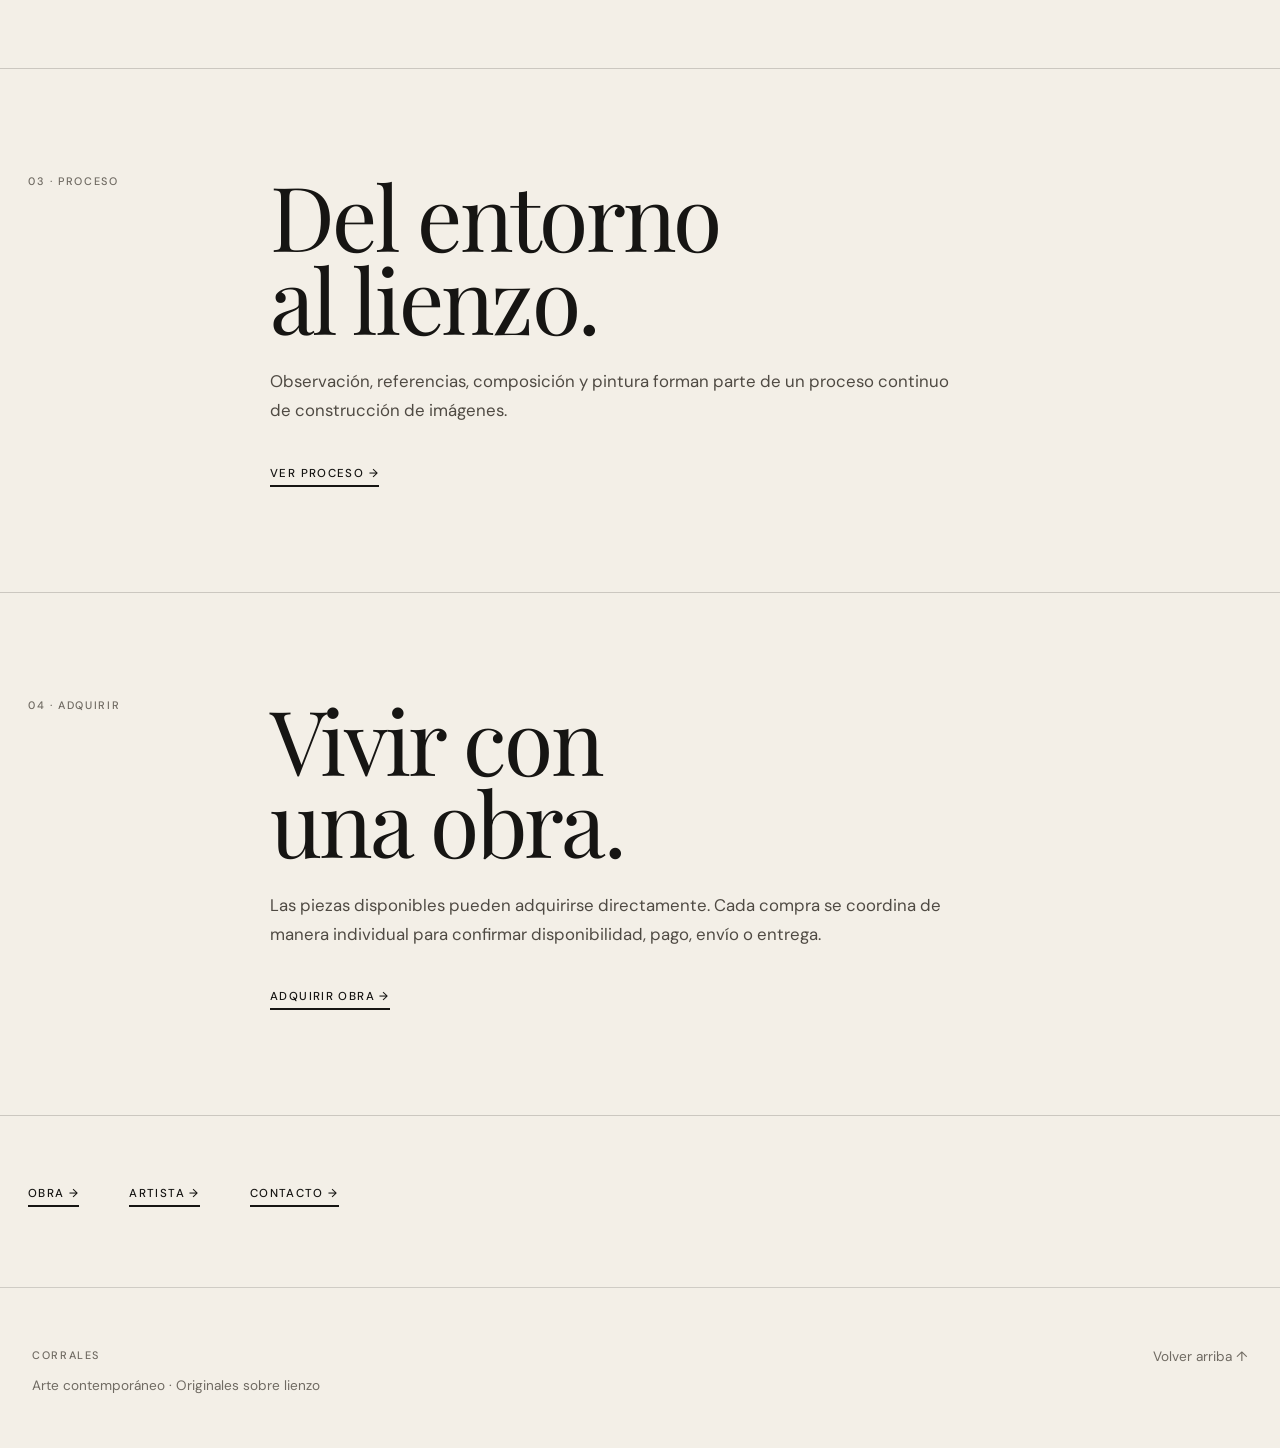
==== commit 68d0e049: "Update index.html" ====
--- a/index.html
+++ b/index.html
@@ -20,7 +20,7 @@
     rel="stylesheet"
   >
 
-  <link rel="stylesheet" href="./styles.css?v=170">
+  <link rel="stylesheet" href="./styles.css?v=176">
 
   <style>
 
@@ -43,6 +43,8 @@
 
       backdrop-filter: blur(10px) !important;
       -webkit-backdrop-filter: blur(10px) !important;
+
+      overflow: visible !important;
     }
 
     .site-header.header-hidden {
@@ -57,7 +59,7 @@
 
 
     /* =====================================
-       PORTADA — NUEVA COMPOSICIÓN
+       PORTADA
     ===================================== */
 
     .home-hero {
@@ -164,7 +166,7 @@
 
 
     /* =====================================
-       SELECCIÓN DE OBRAS
+       SELECCIÓN ACTUAL — DOS COLUMNAS
     ===================================== */
 
     .home-works {
@@ -204,9 +206,68 @@
       color: var(--muted);
     }
 
-    .works-grid {
+    /*
+       Estas reglas tienen prioridad sobre
+       la distribución anterior de styles.css.
+    */
+
+    .home-works .works-grid {
+      display: grid !important;
+
+      grid-template-columns:
+        repeat(2, minmax(0, 1fr)) !important;
+
+      gap: 60px 28px !important;
+
       max-width: 1420px;
       margin: 0 auto;
+
+      align-items: start;
+    }
+
+    .home-works .works-grid .work {
+      display: block !important;
+
+      width: 100% !important;
+      min-width: 0 !important;
+      max-width: none !important;
+
+      margin: 0 !important;
+    }
+
+    .home-works .works-grid .work > a {
+      display: block;
+      width: 100%;
+    }
+
+    .home-works .works-grid .work img {
+      display: block;
+
+      width: 100% !important;
+      height: auto !important;
+
+      max-width: 100% !important;
+
+      object-fit: contain !important;
+      object-position: center;
+    }
+
+    .home-works .works-grid .work h3 {
+      margin-top: 18px;
+      margin-bottom: 8px;
+
+      line-height: 1.35;
+    }
+
+    .home-works .works-grid .work h3 a {
+      color: inherit;
+      text-decoration: none;
+    }
+
+    .home-works .works-grid .work p {
+      margin: 5px 0;
+
+      line-height: 1.5;
     }
 
     .home-works-footer {
@@ -242,6 +303,8 @@
 
     @media (max-width: 800px) {
 
+      /* ENCABEZADO */
+
       .site-header {
         display: flex !important;
 
@@ -262,19 +325,29 @@
       .mobile-menu-toggle {
         display: block !important;
 
-        border: 0;
-        background: transparent;
-
-        color: #161513;
-
-        font-family: "DM Sans", sans-serif;
-        font-size: 12px;
-        font-weight: 500;
-
-        letter-spacing: .12em;
-        text-transform: uppercase;
-
-        padding: 10px 0;
+        visibility: visible !important;
+        opacity: 1 !important;
+
+        position: relative !important;
+        top: auto !important;
+        right: auto !important;
+
+        z-index: 100001 !important;
+
+        margin: 0 !important;
+        padding: 10px 0 !important;
+
+        border: 0 !important;
+        background: transparent !important;
+
+        color: #161513 !important;
+
+        font-family: "DM Sans", sans-serif !important;
+        font-size: 12px !important;
+        font-weight: 500 !important;
+
+        letter-spacing: .12em !important;
+        text-transform: uppercase !important;
 
         cursor: pointer;
       }
@@ -386,7 +459,7 @@
       }
 
 
-      /* OBRAS MÓVILES */
+      /* SELECCIÓN ACTUAL MÓVIL */
 
       .home-works {
         padding: 82px 18px 95px;
@@ -404,6 +477,44 @@
 
       .home-works-header h2 {
         font-size: clamp(3rem, 14vw, 5rem);
+      }
+
+      .home-works .works-grid {
+        display: grid !important;
+
+        grid-template-columns:
+          repeat(2, minmax(0, 1fr)) !important;
+
+        gap: 38px 14px !important;
+
+        align-items: start;
+      }
+
+      .home-works .works-grid .work {
+        min-width: 0 !important;
+        width: 100% !important;
+      }
+
+      .home-works .works-grid .work img {
+        width: 100% !important;
+        height: auto !important;
+
+        object-fit: contain !important;
+      }
+
+      .home-works .works-grid .work h3 {
+        margin-top: 12px;
+        margin-bottom: 6px;
+
+        font-size: 14px !important;
+        line-height: 1.35;
+      }
+
+      .home-works .works-grid .work p {
+        font-size: 12px !important;
+        line-height: 1.45;
+
+        margin: 4px 0;
       }
 
       .home-works-footer {
@@ -581,7 +692,8 @@
 
 
     <!-- =====================================
-         OBRA
+         SELECCIÓN ACTUAL
+         DOS COLUMNAS
     ===================================== -->
 
     <section class="home-works">
--- a/styles.css
+++ b/styles.css
@@ -2257,3 +2257,40 @@
   transform:translateY(-110%) !important;
   opacity:0 !important;
 }
+/* SELECCIÓN ACTUAL — DOS COLUMNAS */
+
+.home-works .works-grid {
+  display: grid !important;
+  grid-template-columns: repeat(2, minmax(0, 1fr)) !important;
+  gap: 60px 28px !important;
+}
+
+.home-works .work {
+  min-width: 0;
+}
+
+.home-works .work img {
+  display: block;
+  width: 100%;
+  height: auto;
+  object-fit: contain;
+}
+
+/* DISPOSITIVOS MÓVILES */
+
+@media (max-width: 800px) {
+  .home-works .works-grid {
+    grid-template-columns: repeat(2, minmax(0, 1fr)) !important;
+    gap: 35px 14px !important;
+  }
+
+  .home-works .work h3 {
+    font-size: 14px;
+    line-height: 1.4;
+  }
+
+  .home-works .work p {
+    font-size: 12px;
+    line-height: 1.5;
+  }
+}
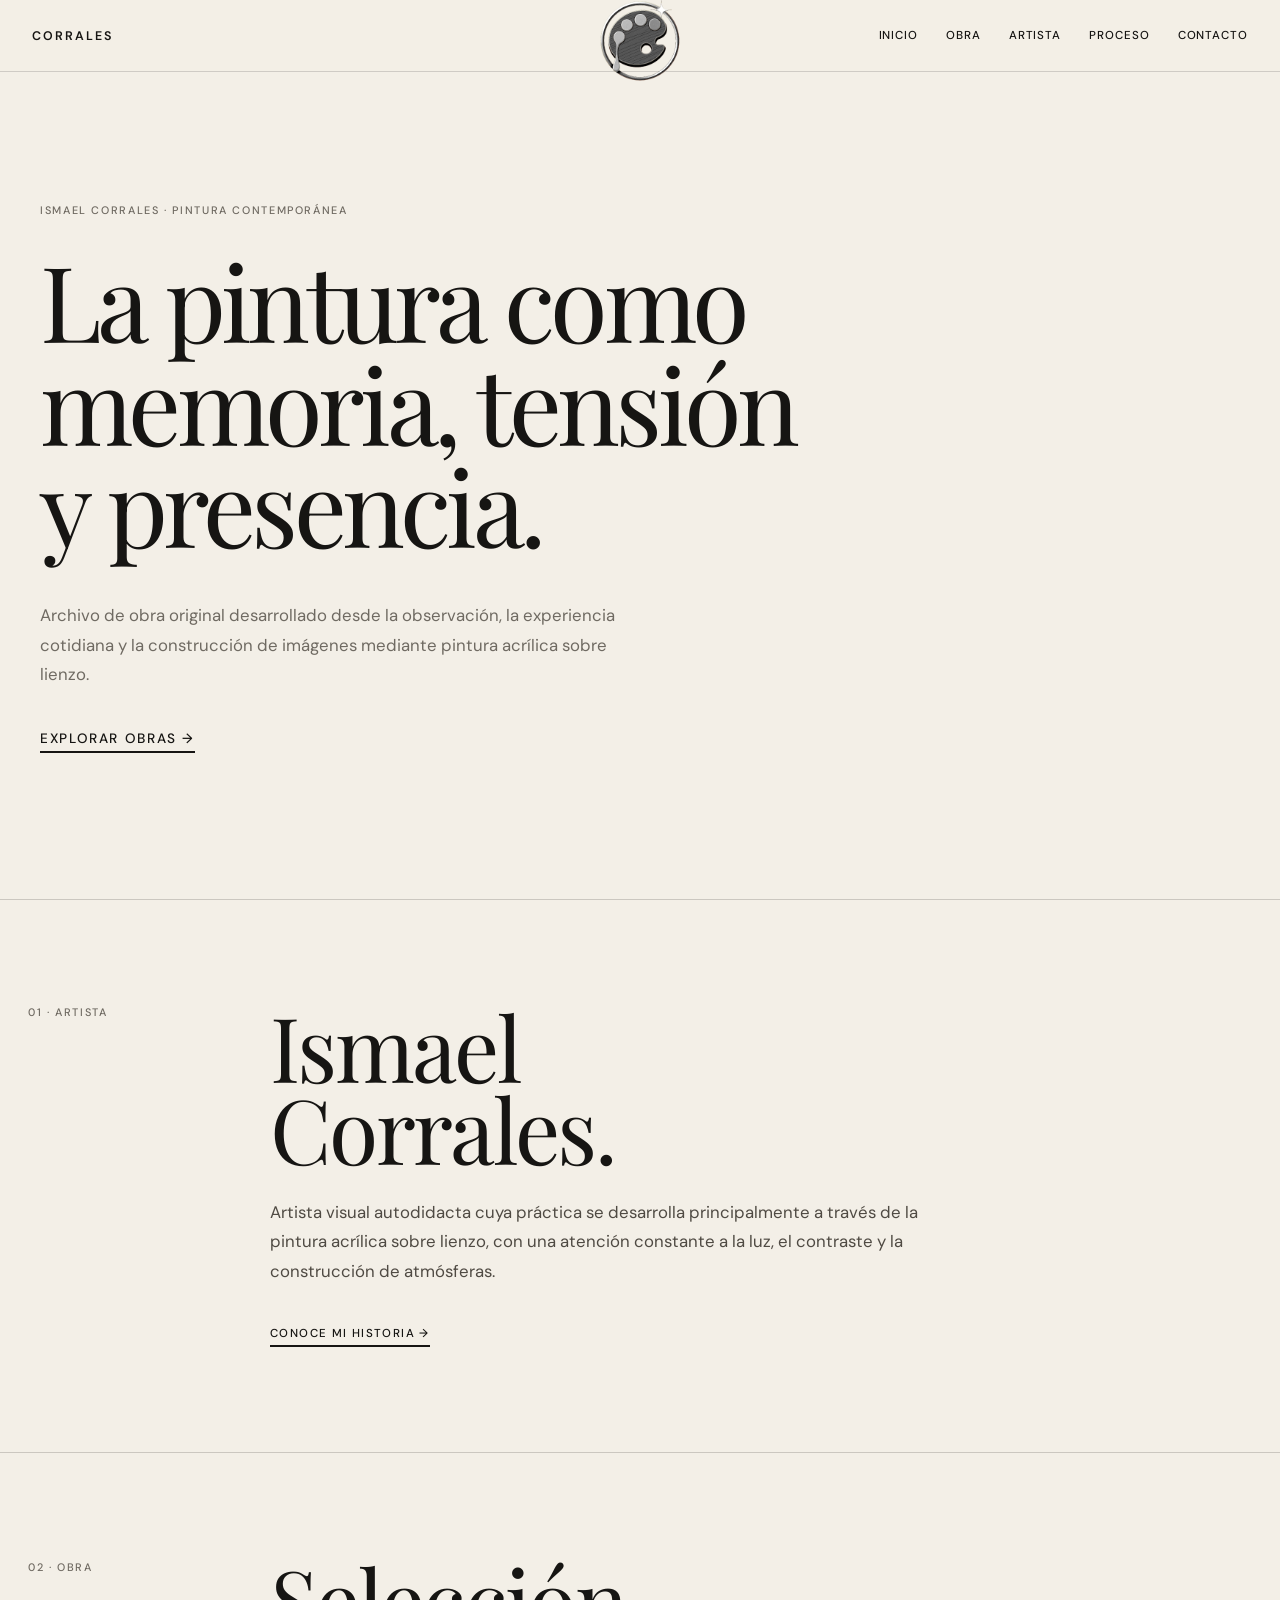
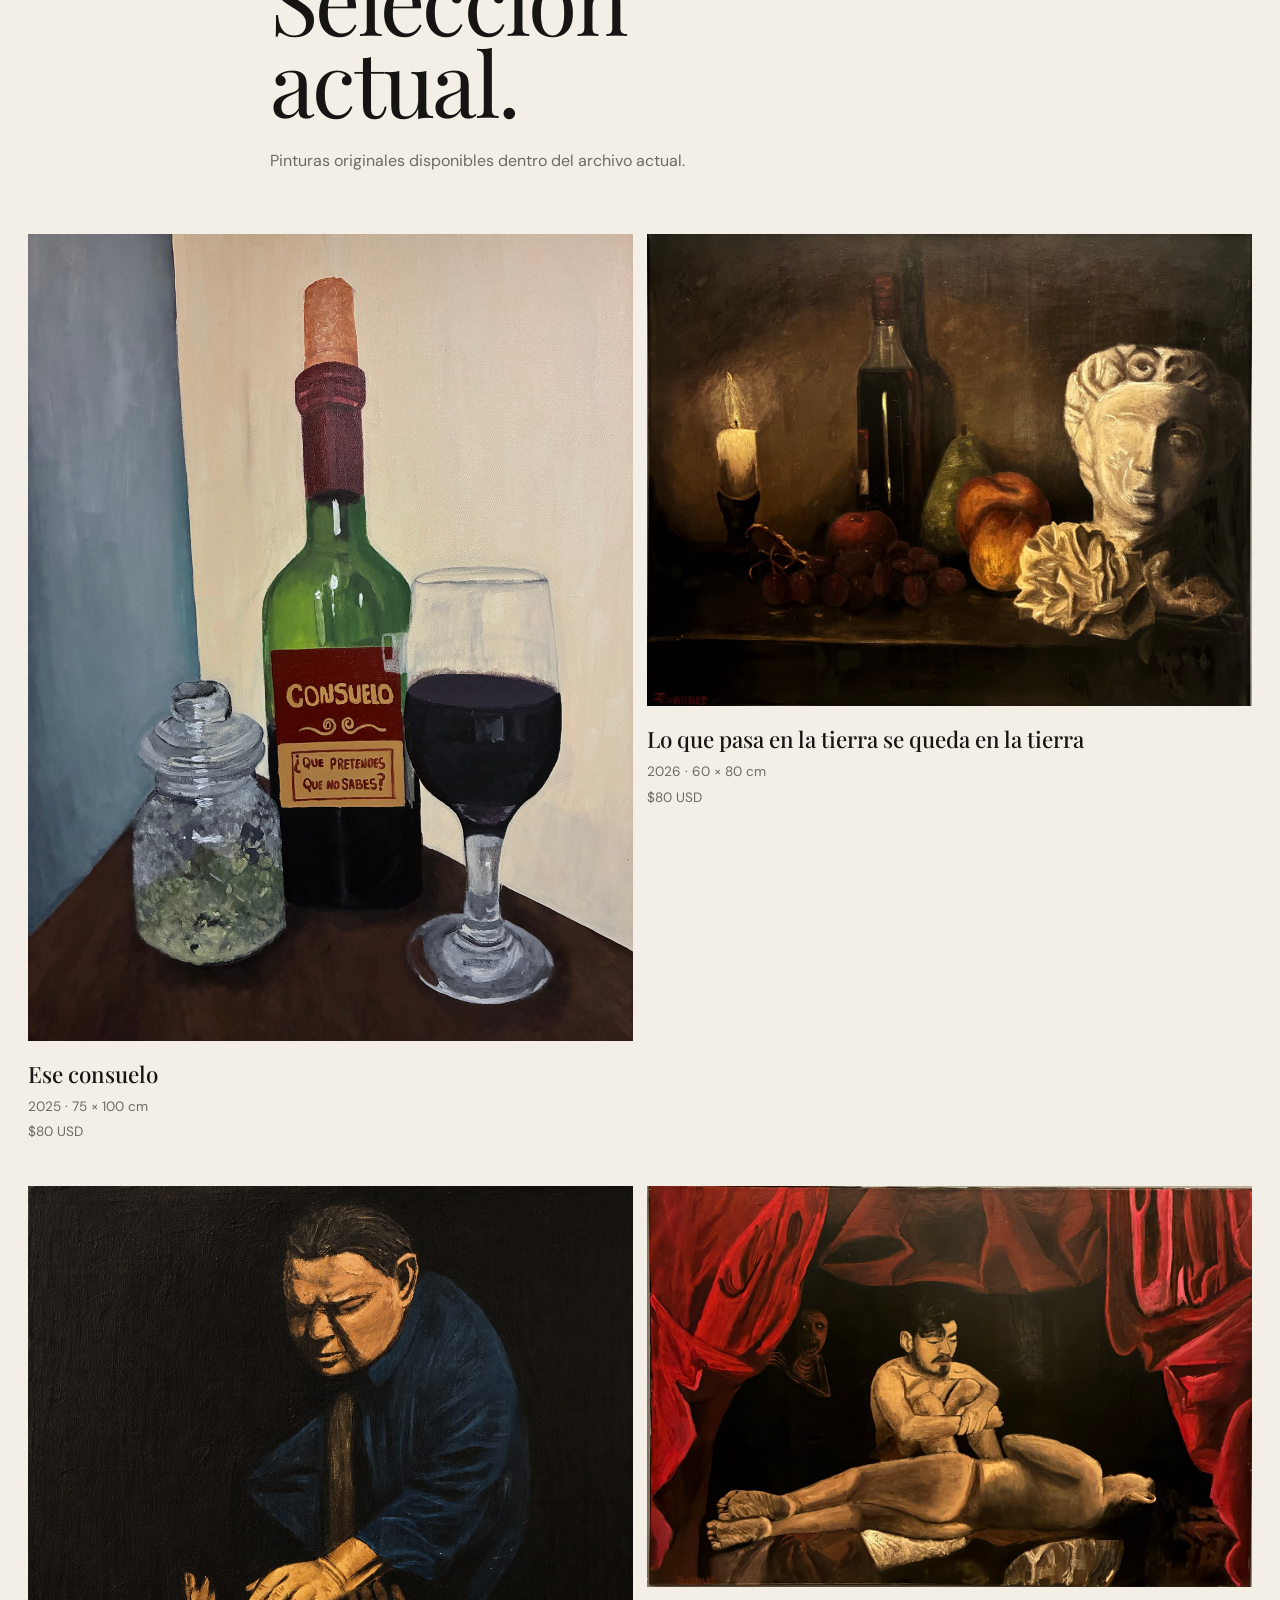
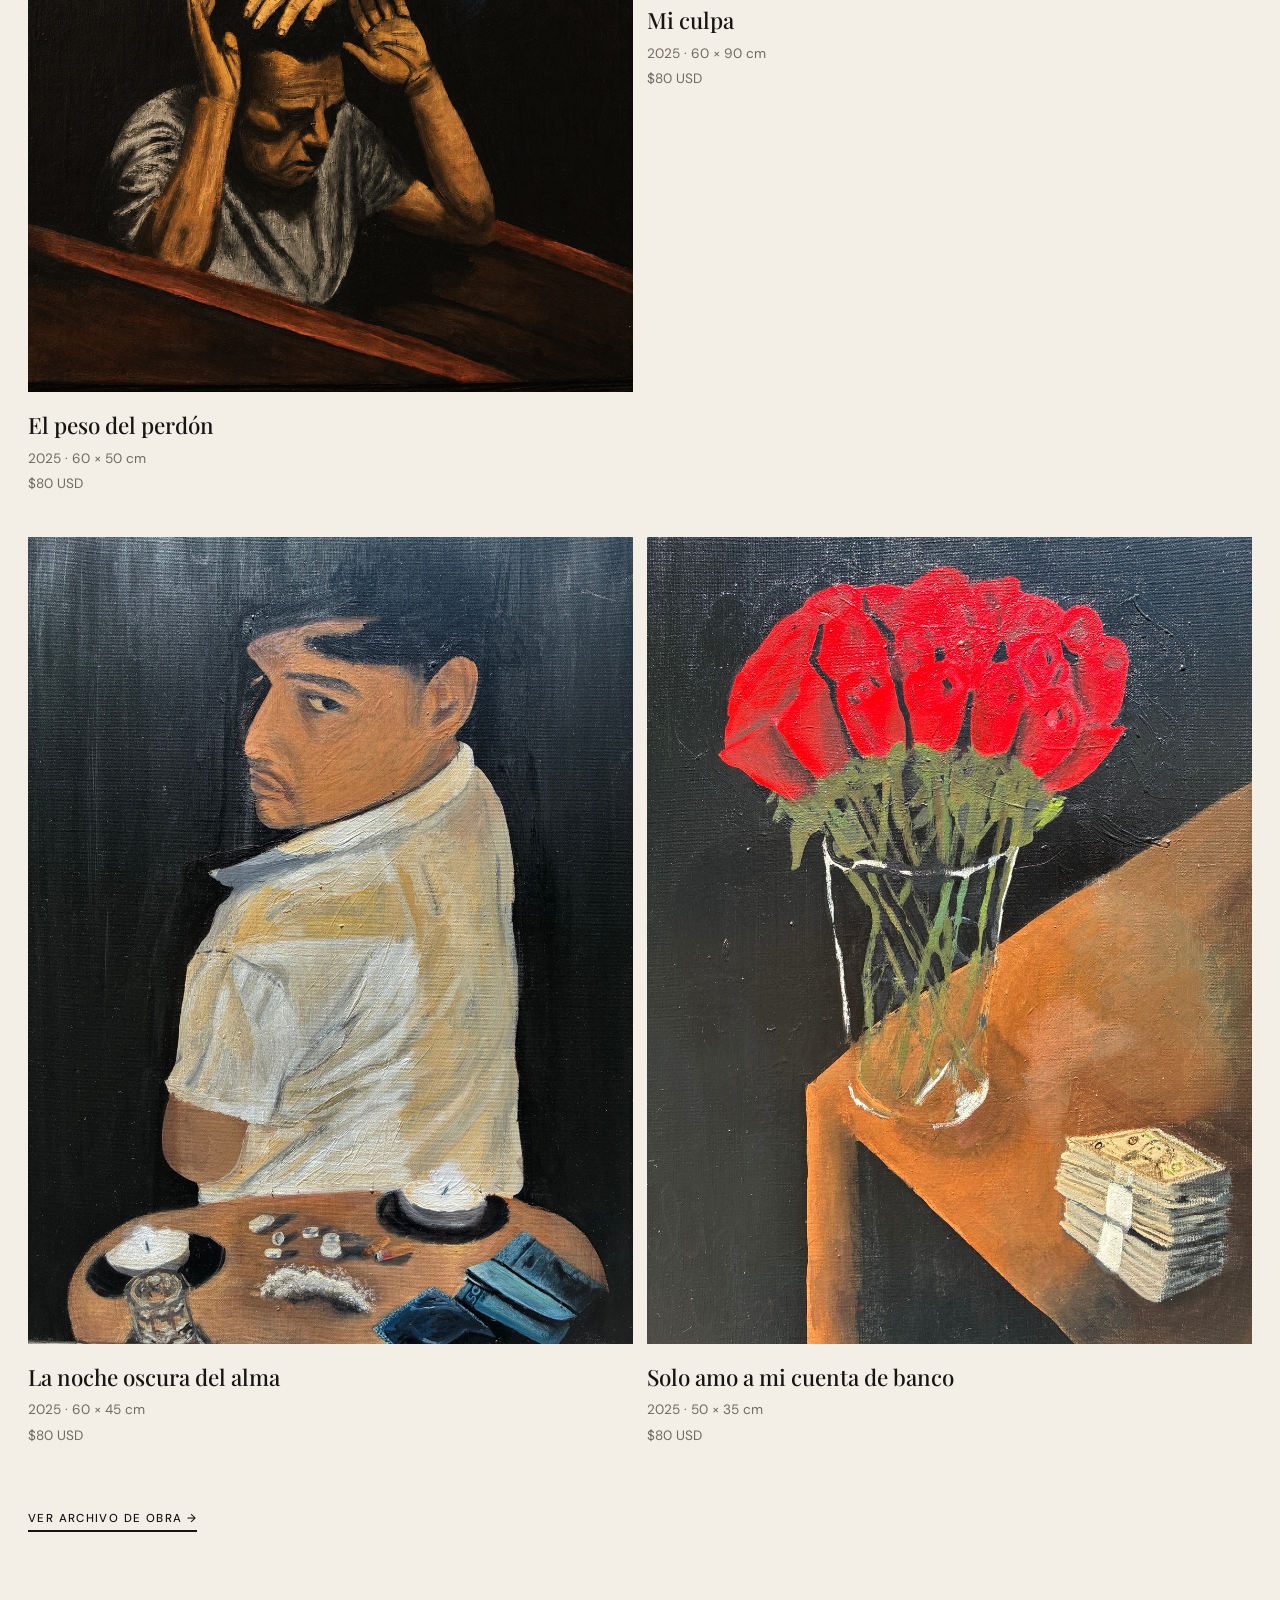
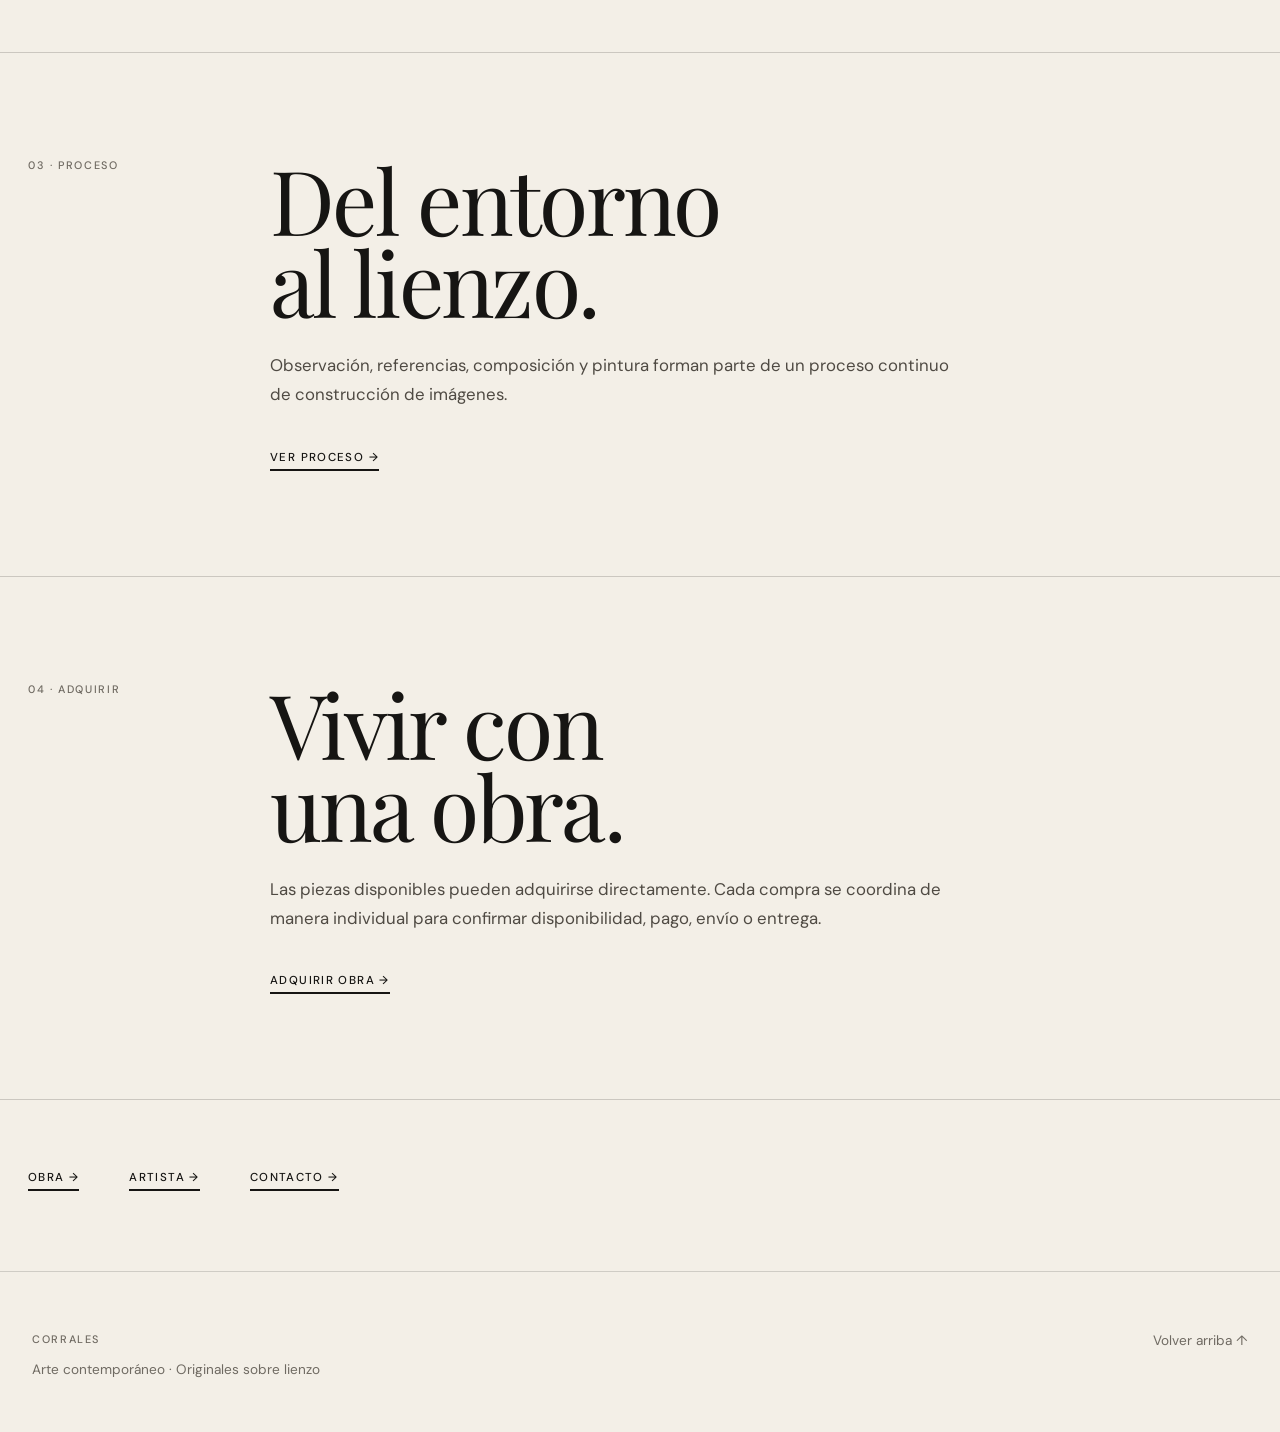
==== commit 377fba59: "Update index.html" ====
--- a/index.html
+++ b/index.html
@@ -7,43 +7,30 @@
 
   <title>Ismael Corrales — Pintura contemporánea</title>
 
-  <meta
-    name="description"
-    content="Pintura contemporánea de Ismael Corrales. Obras originales, archivo, proceso y adquisición."
-  >
+  <meta name="description"
+    content="Pintura contemporánea de Ismael Corrales. Obras originales, archivo, proceso y adquisición.">
 
   <link rel="preconnect" href="https://fonts.googleapis.com">
   <link rel="preconnect" href="https://fonts.gstatic.com" crossorigin>
 
   <link
     href="https://fonts.googleapis.com/css2?family=DM+Sans:wght@300;400;500;600&family=Playfair+Display:wght@400;500&display=swap"
-    rel="stylesheet"
-  >
-
-  <link rel="stylesheet" href="./styles.css?v=176">
+    rel="stylesheet">
+
+  <link rel="stylesheet" href="./styles.css?v=200">
 
   <style>
 
-    /* =====================================
-       ENCABEZADO
-    ===================================== */
+    /* ENCABEZADO */
 
     .site-header {
       position: sticky !important;
       top: 0 !important;
       z-index: 999999 !important;
-
-      transition:
-        transform .3s ease,
-        opacity .3s ease !important;
-
-      will-change: transform;
-
       background: rgba(243,239,231,.96) !important;
-
-      backdrop-filter: blur(10px) !important;
-      -webkit-backdrop-filter: blur(10px) !important;
-
+      backdrop-filter: blur(10px);
+      -webkit-backdrop-filter: blur(10px);
+      transition: transform .3s ease, opacity .3s ease !important;
       overflow: visible !important;
     }
 
@@ -58,18 +45,13 @@
     }
 
 
-    /* =====================================
-       PORTADA
-    ===================================== */
+    /* PORTADA */
 
     .home-hero {
       min-height: calc(100vh - 72px);
-
       display: flex;
       align-items: center;
-
       padding: 100px 28px 115px;
-
       border-bottom: 1px solid var(--line);
     }
 
@@ -85,54 +67,41 @@
 
     .home-hero h1 {
       max-width: 12ch;
-
       margin: 0 0 45px;
-
       font-family: "Playfair Display", serif;
       font-size: clamp(4.5rem, 8.2vw, 8.8rem);
       font-weight: 400;
-
       line-height: .98;
       letter-spacing: -.045em;
     }
 
     .home-hero-intro {
       max-width: 610px;
-
       margin: 0 0 38px;
-
       font-size: 1.05rem;
       line-height: 1.75;
-
       color: var(--muted);
     }
 
     .home-hero .text-link {
       display: inline-block;
-
       font-size: .85rem;
       letter-spacing: .12em;
-
       text-transform: uppercase;
     }
 
 
-    /* =====================================
-       SECCIONES GENERALES
-    ===================================== */
+    /* SECCIONES GENERALES */
 
     .home-section {
       padding: 105px 28px;
-
       border-bottom: 1px solid var(--line);
     }
 
     .home-section-grid {
       display: grid;
       grid-template-columns: .32fr 1.68fr;
-
       gap: 55px;
-
       max-width: 1420px;
       margin: 0 auto;
     }
@@ -143,130 +112,108 @@
 
     .home-section h2 {
       max-width: 11ch;
-
       margin: 0 0 28px;
-
       font-size: clamp(3.6rem, 7vw, 7rem);
       font-weight: 400;
-
       line-height: .92;
       letter-spacing: -.03em;
     }
 
     .home-section-copy {
       max-width: 680px;
-
       margin: 0 0 35px;
-
       font-size: 1.05rem;
       line-height: 1.75;
-
       color: #4f4a43;
     }
 
 
-    /* =====================================
-       SELECCIÓN ACTUAL — DOS COLUMNAS
-    ===================================== */
+    /* SELECCIÓN ACTUAL */
 
     .home-works {
       padding: 105px 28px 120px;
-
       border-bottom: 1px solid var(--line);
     }
 
     .home-works-header {
       display: grid;
       grid-template-columns: .32fr 1.68fr;
-
       gap: 55px;
-
       max-width: 1420px;
       margin: 0 auto 60px;
     }
 
     .home-works-header h2 {
       max-width: 11ch;
-
       margin: 0 0 24px;
-
       font-size: clamp(3.6rem, 7vw, 7rem);
       font-weight: 400;
-
       line-height: .92;
       letter-spacing: -.03em;
     }
 
     .home-works-header p {
       max-width: 650px;
-
       margin: 0;
-
       line-height: 1.7;
       color: var(--muted);
     }
 
+
     /*
-       Estas reglas tienen prioridad sobre
-       la distribución anterior de styles.css.
+      DOS COLUMNAS FORZADAS
+
+      Se usa un identificador específico para
+      que el CSS anterior no cambie la cuadrícula.
     */
 
-    .home-works .works-grid {
+    #corrales-seleccion-actual {
       display: grid !important;
-
-      grid-template-columns:
-        repeat(2, minmax(0, 1fr)) !important;
-
+      grid-template-columns: repeat(2, minmax(0, 1fr)) !important;
       gap: 60px 28px !important;
-
-      max-width: 1420px;
-      margin: 0 auto;
-
-      align-items: start;
-    }
-
-    .home-works .works-grid .work {
+      width: 100% !important;
+      max-width: 1420px !important;
+      margin: 0 auto !important;
+      align-items: start !important;
+    }
+
+    #corrales-seleccion-actual > article {
       display: block !important;
-
       width: 100% !important;
       min-width: 0 !important;
       max-width: none !important;
-
       margin: 0 !important;
-    }
-
-    .home-works .works-grid .work > a {
-      display: block;
-      width: 100%;
-    }
-
-    .home-works .works-grid .work img {
-      display: block;
-
+      padding: 0 !important;
+      float: none !important;
+      grid-column: auto !important;
+    }
+
+    #corrales-seleccion-actual > article > a {
+      display: block !important;
       width: 100% !important;
+    }
+
+    #corrales-seleccion-actual img {
+      display: block !important;
+      width: 100% !important;
+      max-width: 100% !important;
       height: auto !important;
-
-      max-width: 100% !important;
-
       object-fit: contain !important;
-      object-position: center;
-    }
-
-    .home-works .works-grid .work h3 {
-      margin-top: 18px;
-      margin-bottom: 8px;
-
+      object-position: center !important;
+    }
+
+    #corrales-seleccion-actual h3 {
+      margin: 18px 0 8px;
       line-height: 1.35;
     }
 
-    .home-works .works-grid .work h3 a {
+    #corrales-seleccion-actual h3 a {
       color: inherit;
       text-decoration: none;
     }
 
-    .home-works .works-grid .work p {
+    #corrales-seleccion-actual p {
       margin: 5px 0;
-
       line-height: 1.5;
     }
 
@@ -276,9 +223,7 @@
     }
 
 
-    /* =====================================
-       CIERRE
-    ===================================== */
+    /* CIERRE */
 
     .home-final {
       padding: 70px 28px 80px;
@@ -292,30 +237,20 @@
     .home-final-links {
       display: flex;
       gap: 50px;
-
       align-items: flex-start;
     }
 
 
-    /* =====================================
-       VERSIÓN MÓVIL
-    ===================================== */
+    /* VERSIÓN MÓVIL */
 
     @media (max-width: 800px) {
-
-      /* ENCABEZADO */
 
       .site-header {
         display: flex !important;
-
         align-items: center !important;
         justify-content: space-between !important;
-
         min-height: 118px !important;
-
         padding: 18px !important;
-
-        overflow: visible !important;
       }
 
       .site-header .nav {
@@ -324,51 +259,33 @@
 
       .mobile-menu-toggle {
         display: block !important;
-
         visibility: visible !important;
         opacity: 1 !important;
-
         position: relative !important;
-        top: auto !important;
-        right: auto !important;
-
         z-index: 100001 !important;
-
         margin: 0 !important;
         padding: 10px 0 !important;
-
         border: 0 !important;
         background: transparent !important;
-
         color: #161513 !important;
-
         font-family: "DM Sans", sans-serif !important;
         font-size: 12px !important;
         font-weight: 500 !important;
-
         letter-spacing: .12em !important;
         text-transform: uppercase !important;
-
         cursor: pointer;
       }
 
       .mobile-nav {
         display: none;
-
         position: fixed;
-
         top: 118px;
         left: 0;
         right: 0;
-
         z-index: 999998;
-
         padding: 20px 18px 30px;
-
         background: #f3efe7;
-
-        border-bottom:
-          1px solid rgba(22,21,19,.18);
+        border-bottom: 1px solid rgba(22,21,19,.18);
       }
 
       .mobile-nav.open {
@@ -377,17 +294,11 @@
 
       .mobile-nav a {
         display: block;
-
         padding: 17px 0;
-
-        border-bottom:
-          1px solid rgba(22,21,19,.18);
-
+        border-bottom: 1px solid rgba(22,21,19,.18);
         color: #161513;
-
         font-family: "Playfair Display", serif;
         font-size: 32px;
-
         line-height: 1;
         text-decoration: none;
       }
@@ -397,10 +308,6 @@
 
       .home-hero {
         min-height: calc(100svh - 118px);
-
-        display: flex;
-        align-items: center;
-
         padding: 65px 18px 85px;
       }
 
@@ -414,22 +321,15 @@
 
       .home-hero h1 {
         max-width: 100%;
-
         margin: 0 0 35px;
-
         font-size: clamp(3.45rem, 13vw, 5.8rem);
-
         line-height: 1;
         letter-spacing: -.04em;
-
-        overflow-wrap: normal;
       }
 
       .home-hero-intro {
         max-width: 100%;
-
         margin-bottom: 34px;
-
         font-size: .98rem;
         line-height: 1.7;
       }
@@ -459,7 +359,7 @@
       }
 
 
-      /* SELECCIÓN ACTUAL MÓVIL */
+      /* DOS COLUMNAS EN IPHONE */
 
       .home-works {
         padding: 82px 18px 95px;
@@ -467,7 +367,6 @@
 
       .home-works-header {
         display: block;
-
         margin-bottom: 45px;
       }
 
@@ -479,41 +378,33 @@
         font-size: clamp(3rem, 14vw, 5rem);
       }
 
-      .home-works .works-grid {
+      #corrales-seleccion-actual {
         display: grid !important;
-
-        grid-template-columns:
-          repeat(2, minmax(0, 1fr)) !important;
-
+        grid-template-columns: repeat(2, minmax(0, 1fr)) !important;
         gap: 38px 14px !important;
-
-        align-items: start;
-      }
-
-      .home-works .works-grid .work {
+      }
+
+      #corrales-seleccion-actual > article {
+        width: 100% !important;
         min-width: 0 !important;
-        width: 100% !important;
-      }
-
-      .home-works .works-grid .work img {
+      }
+
+      #corrales-seleccion-actual img {
         width: 100% !important;
         height: auto !important;
-
         object-fit: contain !important;
       }
 
-      .home-works .works-grid .work h3 {
+      #corrales-seleccion-actual h3 {
         margin-top: 12px;
         margin-bottom: 6px;
-
         font-size: 14px !important;
         line-height: 1.35;
       }
 
-      .home-works .works-grid .work p {
+      #corrales-seleccion-actual p {
         font-size: 12px !important;
         line-height: 1.45;
-
         margin: 4px 0;
       }
 
@@ -530,15 +421,12 @@
 
       .home-final-links {
         display: flex !important;
-
         justify-content: space-between;
-
         gap: 20px;
       }
 
       .home-final-links .text-link {
         margin: 0 !important;
-
         white-space: nowrap;
       }
 
@@ -548,12 +436,9 @@
 
 </head>
 
-
 <body>
 
-  <!-- =====================================
-       ENCABEZADO
-  ===================================== -->
+  <!-- ENCABEZADO -->
 
   <header class="site-header">
 
@@ -564,22 +449,20 @@
     <a
       href="./index.html"
       class="header-logo"
-      aria-label="Inicio Corrales"
-    >
+      aria-label="Inicio Corrales">
+
       <img
         src="./assets/Logo-header.PNG?v=4"
-        alt=""
-      >
+        alt="Logotipo Corrales">
+
     </a>
 
     <nav class="nav">
-
       <a href="./index.html">Inicio</a>
       <a href="./obra.html">Obra</a>
       <a href="./artista.html">Artista</a>
       <a href="./proceso.html">Proceso</a>
       <a href="./contacto.html">Contacto</a>
-
     </nav>
 
     <button
@@ -587,23 +470,19 @@
       id="menuButton"
       type="button"
       aria-label="Abrir menú"
-      aria-expanded="false"
-    >
+      aria-expanded="false">
       MENÚ
     </button>
 
   </header>
 
 
-  <!-- =====================================
-       MENÚ MÓVIL
-  ===================================== -->
+  <!-- MENÚ MÓVIL -->
 
   <nav
     class="mobile-nav"
     id="mobileMenu"
-    aria-label="Navegación móvil"
-  >
+    aria-label="Navegación móvil">
 
     <a href="./index.html">Inicio</a>
     <a href="./obra.html">Obra</a>
@@ -616,11 +495,7 @@
 
   <main>
 
-
-    <!-- =====================================
-         PORTADA
-         SIN IMAGEN REPETIDA
-    ===================================== -->
+    <!-- PORTADA -->
 
     <section class="home-hero">
 
@@ -640,10 +515,7 @@
           mediante pintura acrílica sobre lienzo.
         </p>
 
-        <a
-          href="./obra.html"
-          class="text-link"
-        >
+        <a href="./obra.html" class="text-link">
           EXPLORAR OBRAS →
         </a>
 
@@ -652,9 +524,7 @@
     </section>
 
 
-    <!-- =====================================
-         ARTISTA
-    ===================================== -->
+    <!-- ARTISTA -->
 
     <section class="home-section">
 
@@ -677,10 +547,7 @@
             construcción de atmósferas.
           </p>
 
-          <a
-            href="./artista.html"
-            class="text-link"
-          >
+          <a href="./artista.html" class="text-link">
             CONOCE MI HISTORIA →
           </a>
 
@@ -691,10 +558,7 @@
     </section>
 
 
-    <!-- =====================================
-         SELECCIÓN ACTUAL
-         DOS COLUMNAS
-    ===================================== -->
+    <!-- SELECCIÓN ACTUAL -->
 
     <section class="home-works">
 
@@ -719,7 +583,19 @@
       </div>
 
 
-      <div class="works-grid">
+      <!-- CUADRÍCULA DE DOS COLUMNAS -->
+
+      <div
+        id="corrales-seleccion-actual"
+        class="works-grid"
+        style="
+          display:grid !important;
+          grid-template-columns:repeat(2,minmax(0,1fr)) !important;
+          gap:38px 14px !important;
+          width:100% !important;
+          max-width:1420px !important;
+          margin:0 auto !important;
+        ">
 
 
         <!-- OBRA 1 -->
@@ -731,8 +607,7 @@
             <img
               src="./assets/consuelo.jpg"
               alt="Ese consuelo"
-              loading="lazy"
-            >
+              loading="lazy">
 
           </a>
 
@@ -742,13 +617,8 @@
             </a>
           </h3>
 
-          <p>
-            2025 · 75 × 100 cm
-          </p>
-
-          <p>
-            $80 USD
-          </p>
+          <p>2025 · 75 × 100 cm</p>
+          <p>$80 USD</p>
 
         </article>
 
@@ -762,8 +632,7 @@
             <img
               src="./assets/tierra.jpg"
               alt="Lo que pasa en la tierra se queda en la tierra"
-              loading="lazy"
-            >
+              loading="lazy">
 
           </a>
 
@@ -773,13 +642,8 @@
             </a>
           </h3>
 
-          <p>
-            2026 · 60 × 80 cm
-          </p>
-
-          <p>
-            $80 USD
-          </p>
+          <p>2026 · 60 × 80 cm</p>
+          <p>$80 USD</p>
 
         </article>
 
@@ -793,8 +657,7 @@
             <img
               src="./assets/perdon.jpg"
               alt="El peso del perdón"
-              loading="lazy"
-            >
+              loading="lazy">
 
           </a>
 
@@ -804,13 +667,8 @@
             </a>
           </h3>
 
-          <p>
-            2025 · 60 × 50 cm
-          </p>
-
-          <p>
-            $80 USD
-          </p>
+          <p>2025 · 60 × 50 cm</p>
+          <p>$80 USD</p>
 
         </article>
 
@@ -824,8 +682,7 @@
             <img
               src="./assets/culpa.jpg"
               alt="Mi culpa"
-              loading="lazy"
-            >
+              loading="lazy">
 
           </a>
 
@@ -835,13 +692,8 @@
             </a>
           </h3>
 
-          <p>
-            2025 · 60 × 90 cm
-          </p>
-
-          <p>
-            $80 USD
-          </p>
+          <p>2025 · 60 × 90 cm</p>
+          <p>$80 USD</p>
 
         </article>
 
@@ -855,8 +707,7 @@
             <img
               src="./assets/noche.jpg"
               alt="La noche oscura del alma"
-              loading="lazy"
-            >
+              loading="lazy">
 
           </a>
 
@@ -866,13 +717,8 @@
             </a>
           </h3>
 
-          <p>
-            2025 · 60 × 45 cm
-          </p>
-
-          <p>
-            $80 USD
-          </p>
+          <p>2025 · 60 × 45 cm</p>
+          <p>$80 USD</p>
 
         </article>
 
@@ -886,8 +732,7 @@
             <img
               src="./assets/banco.jpg"
               alt="Solo amo a mi cuenta de banco"
-              loading="lazy"
-            >
+              loading="lazy">
 
           </a>
 
@@ -897,26 +742,17 @@
             </a>
           </h3>
 
-          <p>
-            2025 · 50 × 35 cm
-          </p>
-
-          <p>
-            $80 USD
-          </p>
+          <p>2025 · 50 × 35 cm</p>
+          <p>$80 USD</p>
 
         </article>
 
-
       </div>
 
 
       <div class="home-works-footer">
 
-        <a
-          href="./obra.html"
-          class="text-link"
-        >
+        <a href="./obra.html" class="text-link">
           VER ARCHIVO DE OBRA →
         </a>
 
@@ -925,9 +761,7 @@
     </section>
 
 
-    <!-- =====================================
-         PROCESO
-    ===================================== -->
+    <!-- PROCESO -->
 
     <section class="home-section">
 
@@ -948,10 +782,7 @@
             parte de un proceso continuo de construcción de imágenes.
           </p>
 
-          <a
-            href="./proceso.html"
-            class="text-link"
-          >
+          <a href="./proceso.html" class="text-link">
             VER PROCESO →
           </a>
 
@@ -962,9 +793,7 @@
     </section>
 
 
-    <!-- =====================================
-         ADQUIRIR
-    ===================================== -->
+    <!-- ADQUIRIR -->
 
     <section class="home-section">
 
@@ -986,10 +815,7 @@
             disponibilidad, pago, envío o entrega.
           </p>
 
-          <a
-            href="./contacto.html"
-            class="text-link"
-          >
+          <a href="./contacto.html" class="text-link">
             ADQUIRIR OBRA →
           </a>
 
@@ -1000,9 +826,7 @@
     </section>
 
 
-    <!-- =====================================
-         CIERRE
-    ===================================== -->
+    <!-- CIERRE -->
 
     <section class="home-final">
 
@@ -1010,24 +834,15 @@
 
         <div class="home-final-links">
 
-          <a
-            href="./obra.html"
-            class="text-link"
-          >
+          <a href="./obra.html" class="text-link">
             OBRA →
           </a>
 
-          <a
-            href="./artista.html"
-            class="text-link"
-          >
+          <a href="./artista.html" class="text-link">
             ARTISTA →
           </a>
 
-          <a
-            href="./contacto.html"
-            class="text-link"
-          >
+          <a href="./contacto.html" class="text-link">
             CONTACTO →
           </a>
 
@@ -1037,13 +852,10 @@
 
     </section>
 
-
   </main>
 
 
-  <!-- =====================================
-       PIE DE PÁGINA
-  ===================================== -->
+  <!-- PIE DE PÁGINA -->
 
   <footer class="footer">
 
@@ -1066,31 +878,19 @@
   </footer>
 
 
-  <!-- =====================================
-       JAVASCRIPT
-  ===================================== -->
+  <!-- FUNCIONES DEL MENÚ -->
 
   <script>
 
-    const menuButton =
-      document.getElementById("menuButton");
-
-    const mobileMenu =
-      document.getElementById("mobileMenu");
-
-    const header =
-      document.querySelector(".site-header");
-
-
-    /* ABRIR Y CERRAR MENÚ */
-
-    menuButton.addEventListener("click", function() {
-
-      const isOpen =
-        mobileMenu.classList.toggle("open");
-
-      menuButton.textContent =
-        isOpen ? "CERRAR" : "MENÚ";
+    const menuButton = document.getElementById("menuButton");
+    const mobileMenu = document.getElementById("mobileMenu");
+    const header = document.querySelector(".site-header");
+
+    menuButton.addEventListener("click", function () {
+
+      const isOpen = mobileMenu.classList.toggle("open");
+
+      menuButton.textContent = isOpen ? "CERRAR" : "MENÚ";
 
       menuButton.setAttribute(
         "aria-expanded",
@@ -1104,31 +904,24 @@
     });
 
 
-    /* CERRAR MENÚ AL NAVEGAR */
-
-    mobileMenu.querySelectorAll("a").forEach(function(link) {
-
-      link.addEventListener("click", function() {
+    mobileMenu.querySelectorAll("a").forEach(function (link) {
+
+      link.addEventListener("click", function () {
 
         mobileMenu.classList.remove("open");
 
         menuButton.textContent = "MENÚ";
 
-        menuButton.setAttribute(
-          "aria-expanded",
-          "false"
-        );
+        menuButton.setAttribute("aria-expanded", "false");
 
       });
 
     });
 
 
-    /* ENCABEZADO INTELIGENTE */
-
     let lastScrollY = window.scrollY;
 
-    window.addEventListener("scroll", function() {
+    window.addEventListener("scroll", function () {
 
       const currentScrollY = window.scrollY;
 
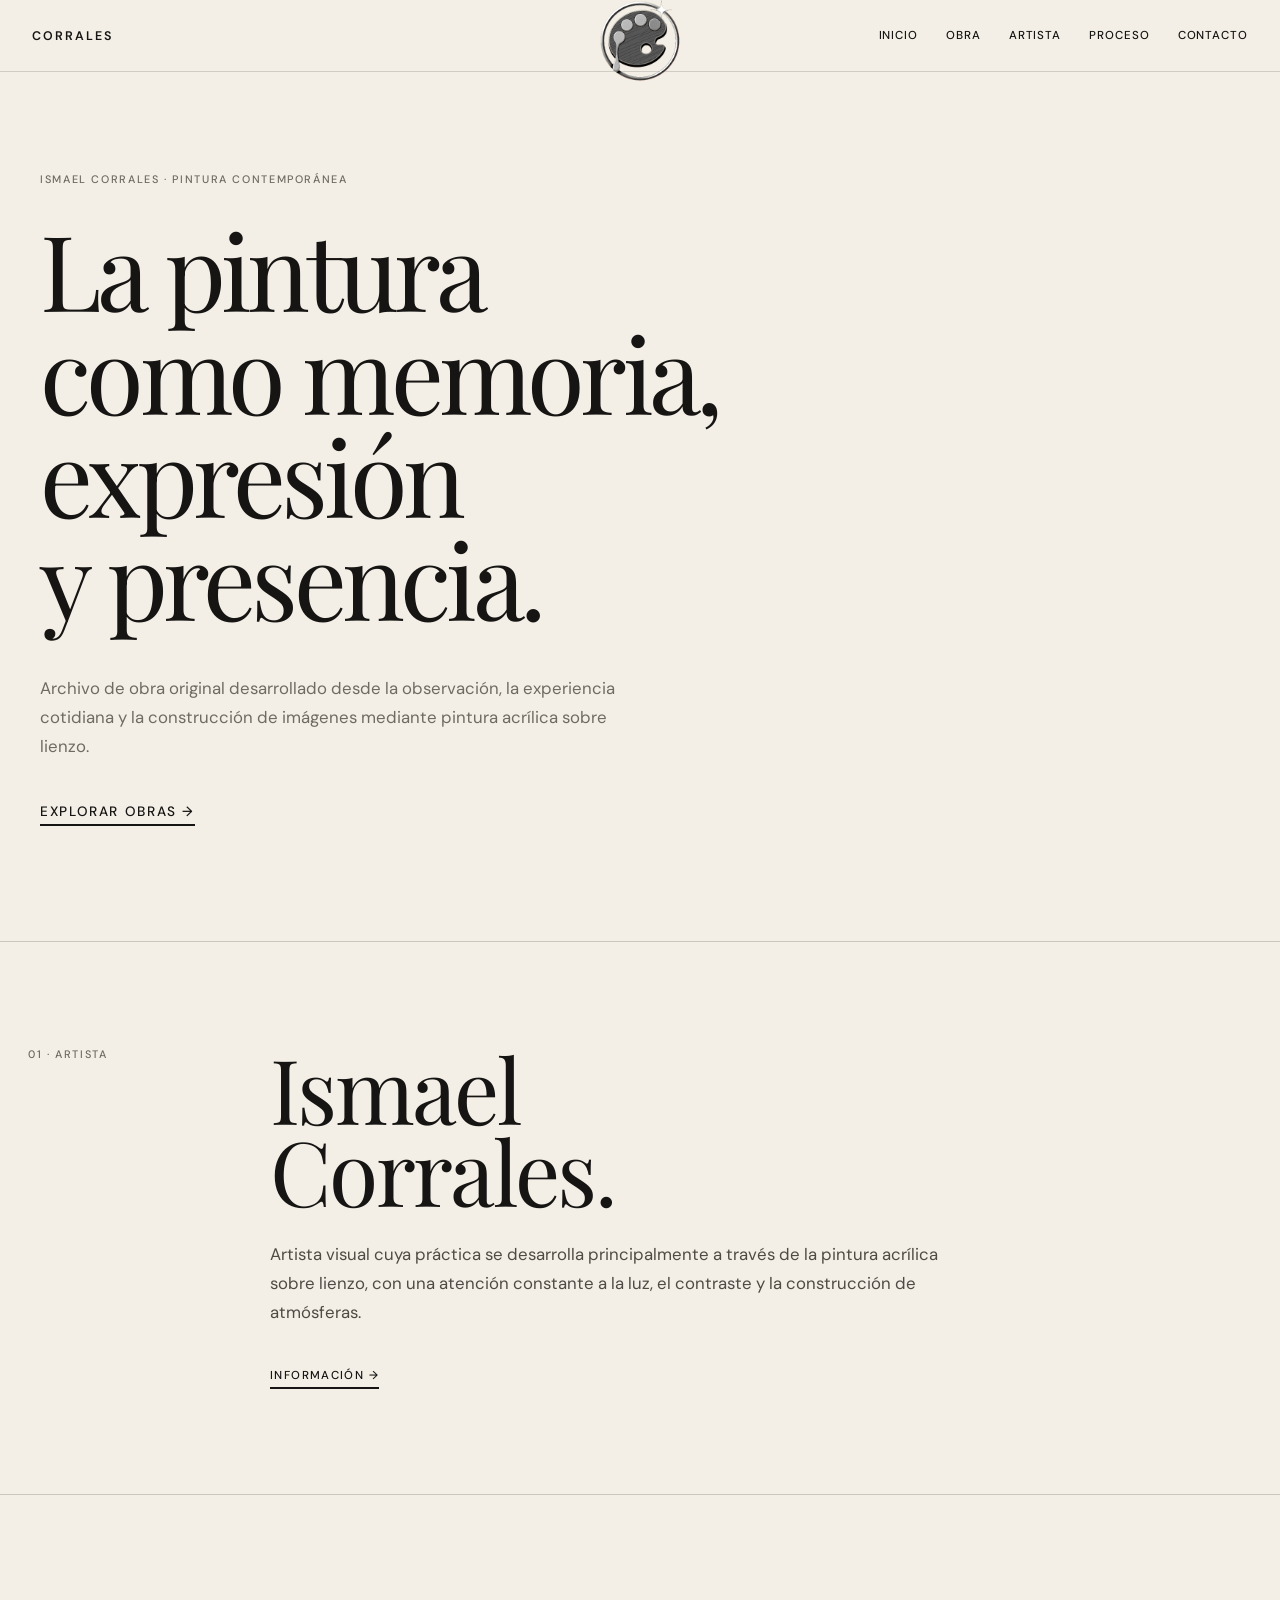
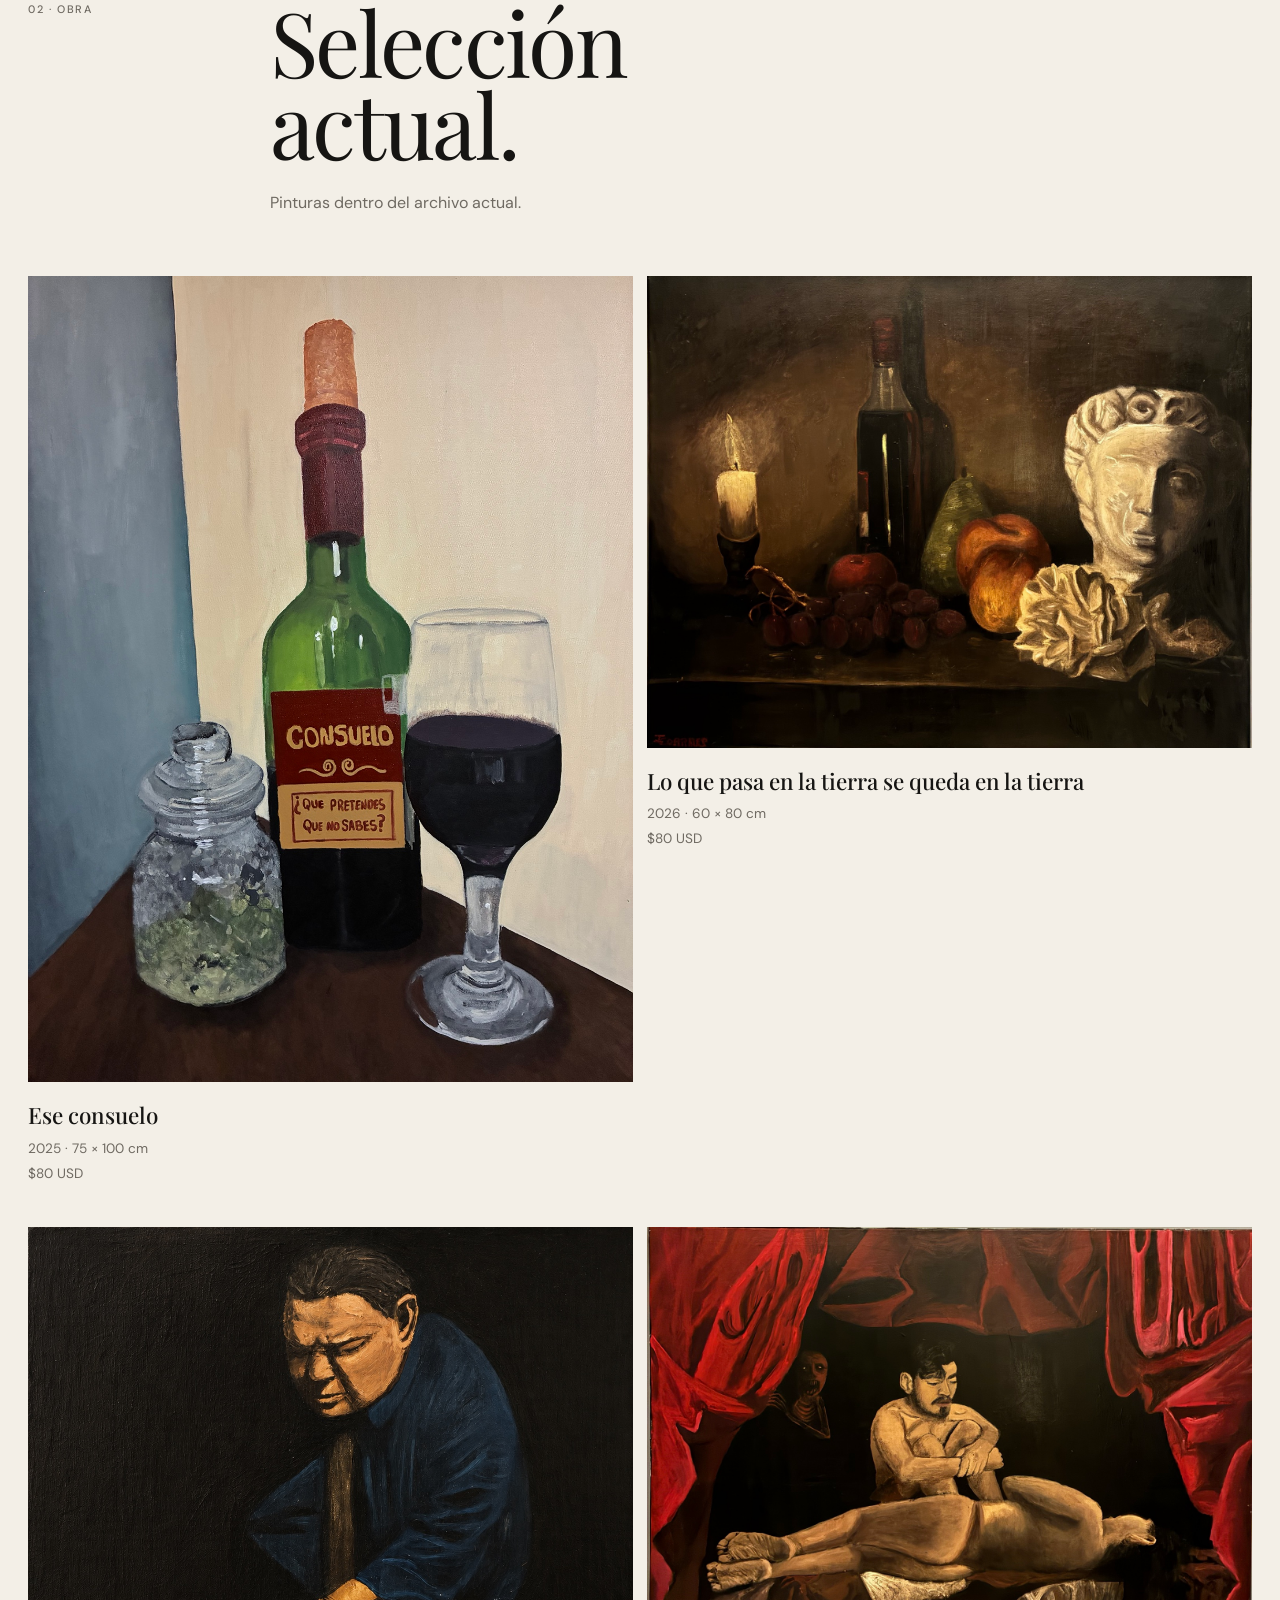
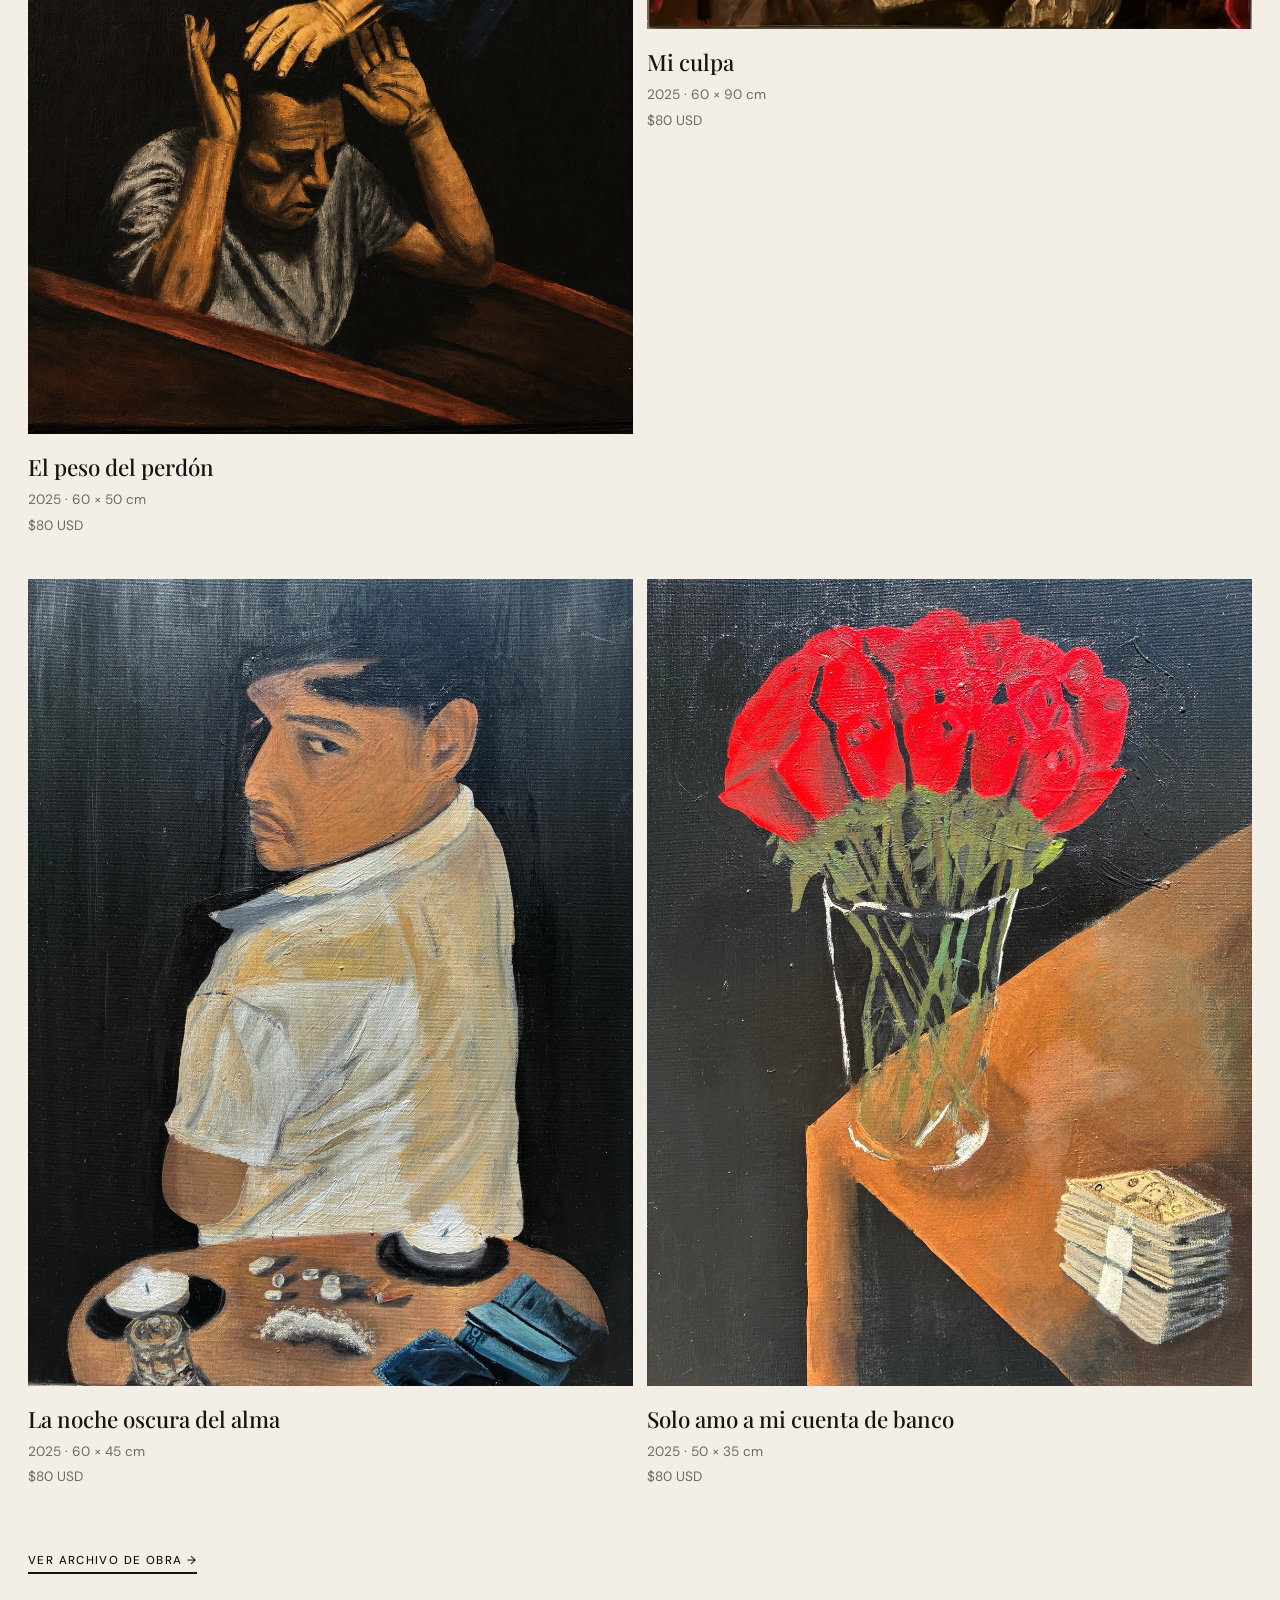
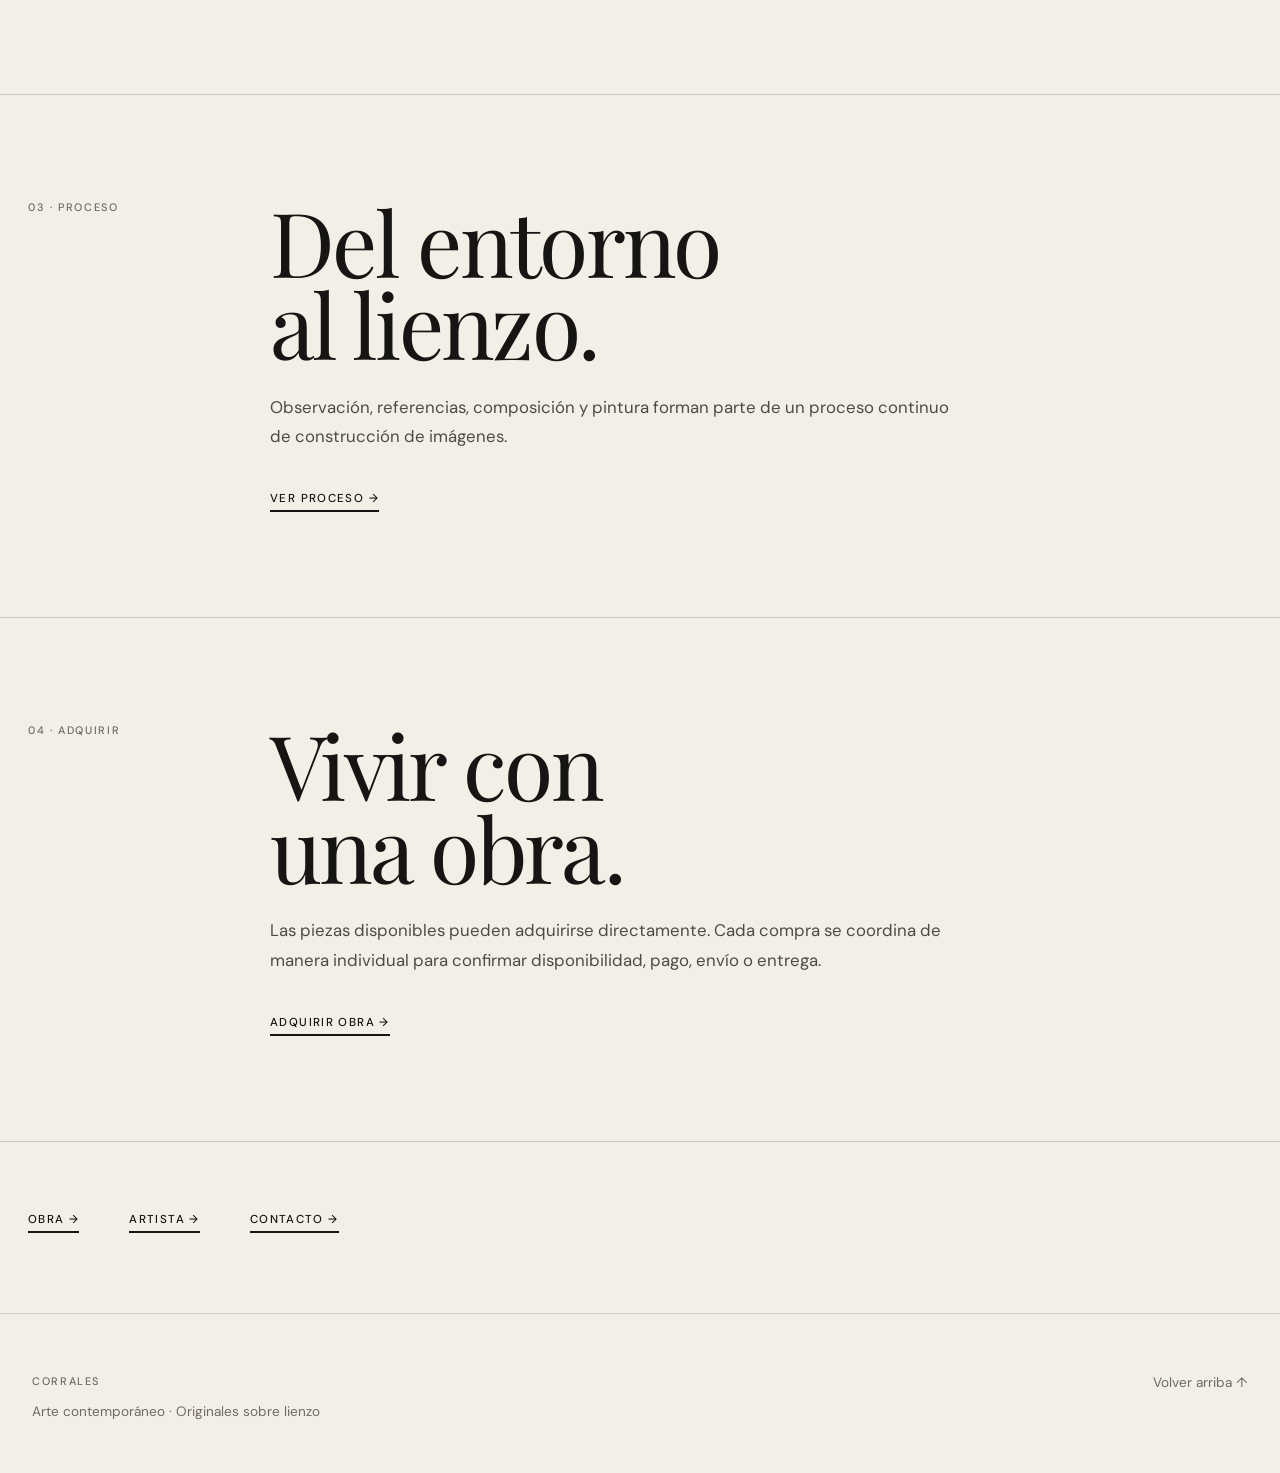
==== commit 59e63212: "Update index.html" ====
--- a/index.html
+++ b/index.html
@@ -506,7 +506,7 @@
         </p>
 
         <h1>
-          La pintura como memoria, tensión y presencia.
+          La pintura como memoria, expresión y presencia.
         </h1>
 
         <p class="home-hero-intro">
@@ -541,14 +541,14 @@
           </h2>
 
           <p class="home-section-copy">
-            Artista visual autodidacta cuya práctica se desarrolla
+            Artista visual cuya práctica se desarrolla
             principalmente a través de la pintura acrílica sobre lienzo,
             con una atención constante a la luz, el contraste y la
             construcción de atmósferas.
           </p>
 
           <a href="./artista.html" class="text-link">
-            CONOCE MI HISTORIA →
+            INFORMACIÓN →
           </a>
 
         </div>
@@ -575,7 +575,7 @@
           </h2>
 
           <p>
-            Pinturas originales disponibles dentro del archivo actual.
+            Pinturas dentro del archivo actual.
           </p>
 
         </div>
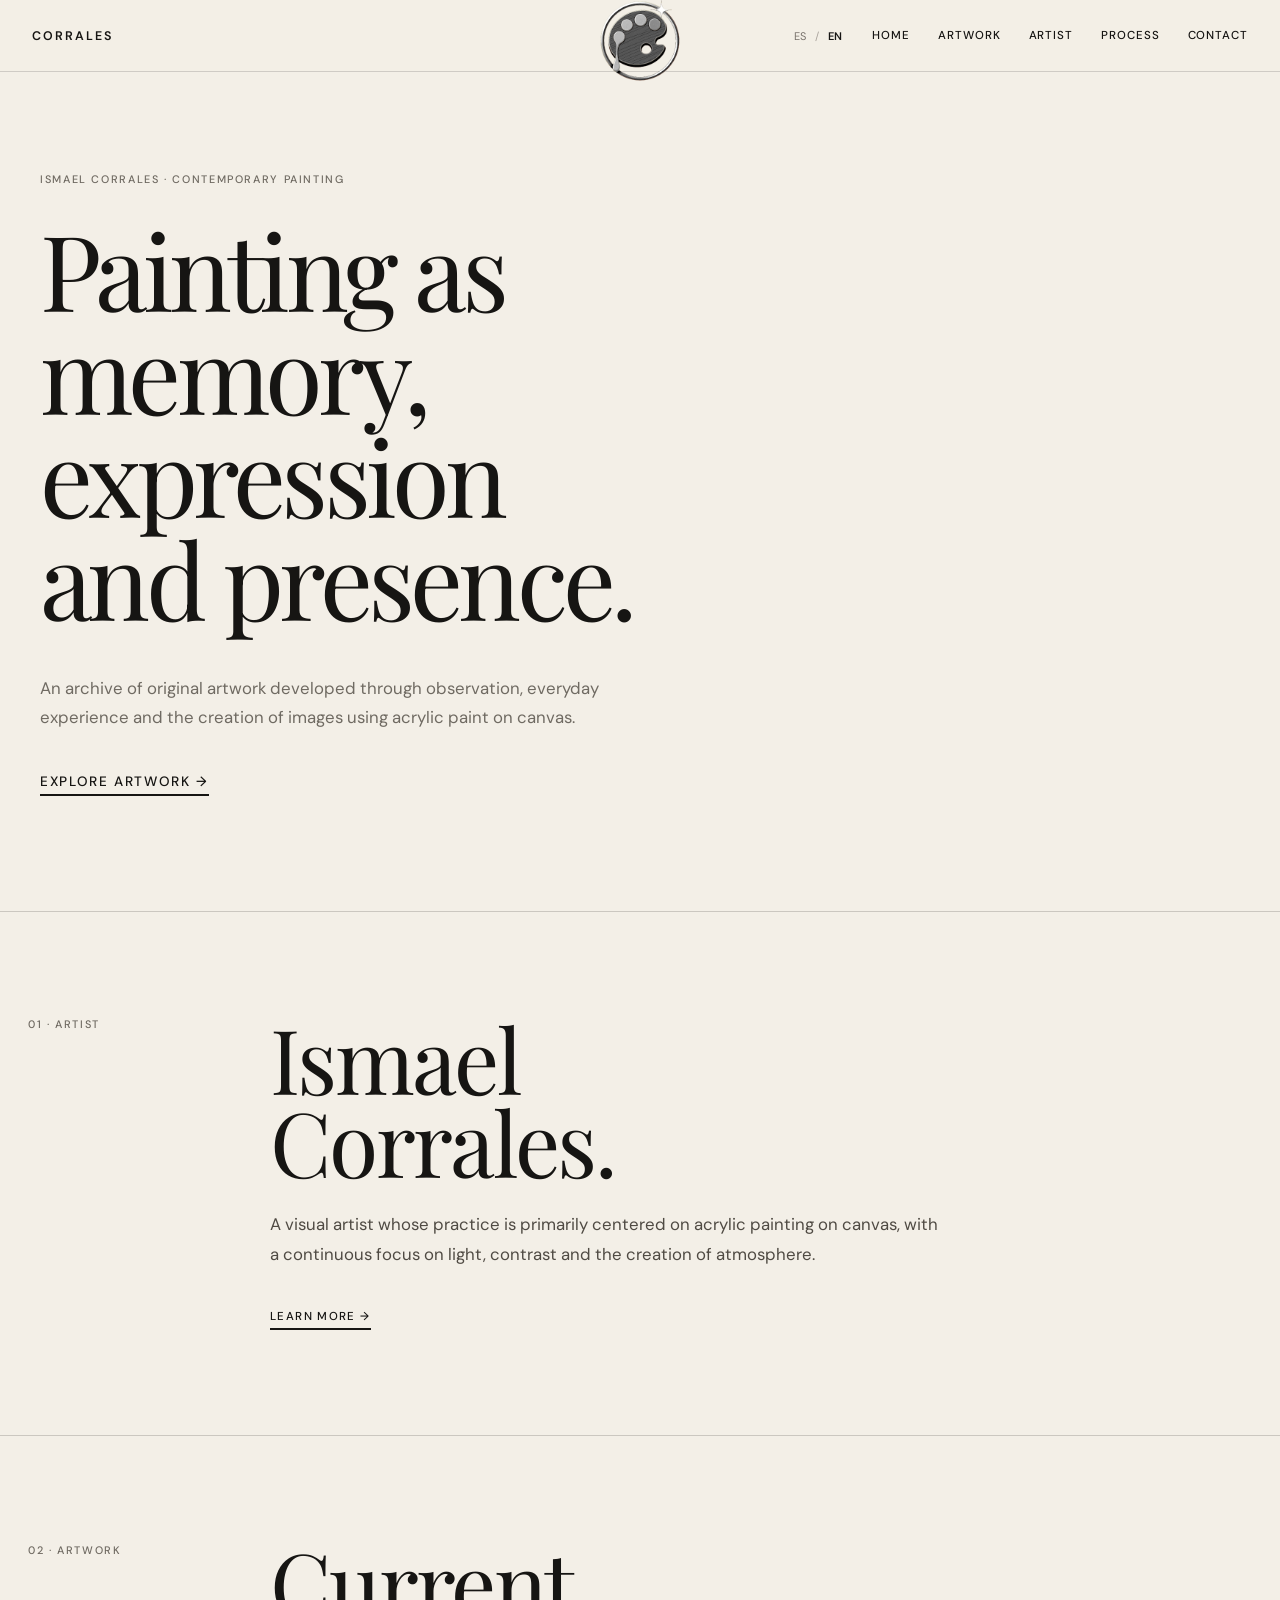
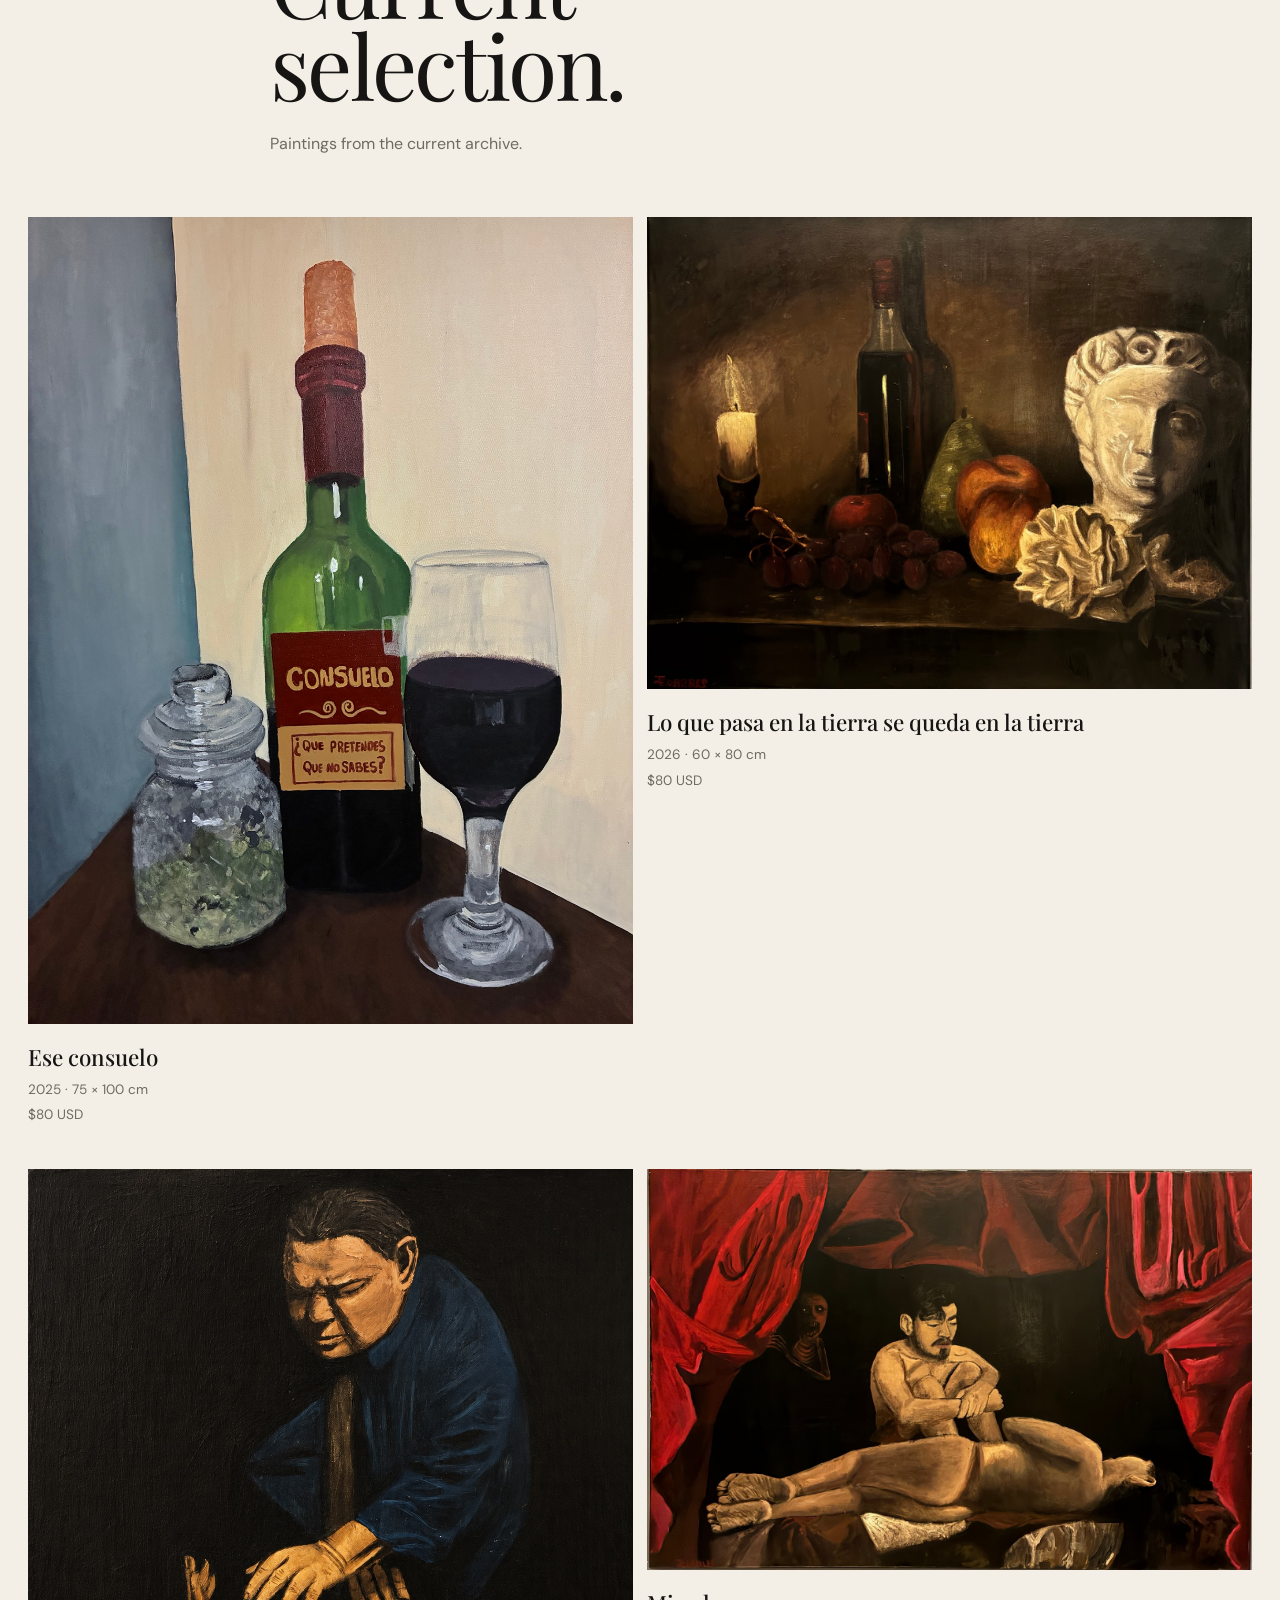
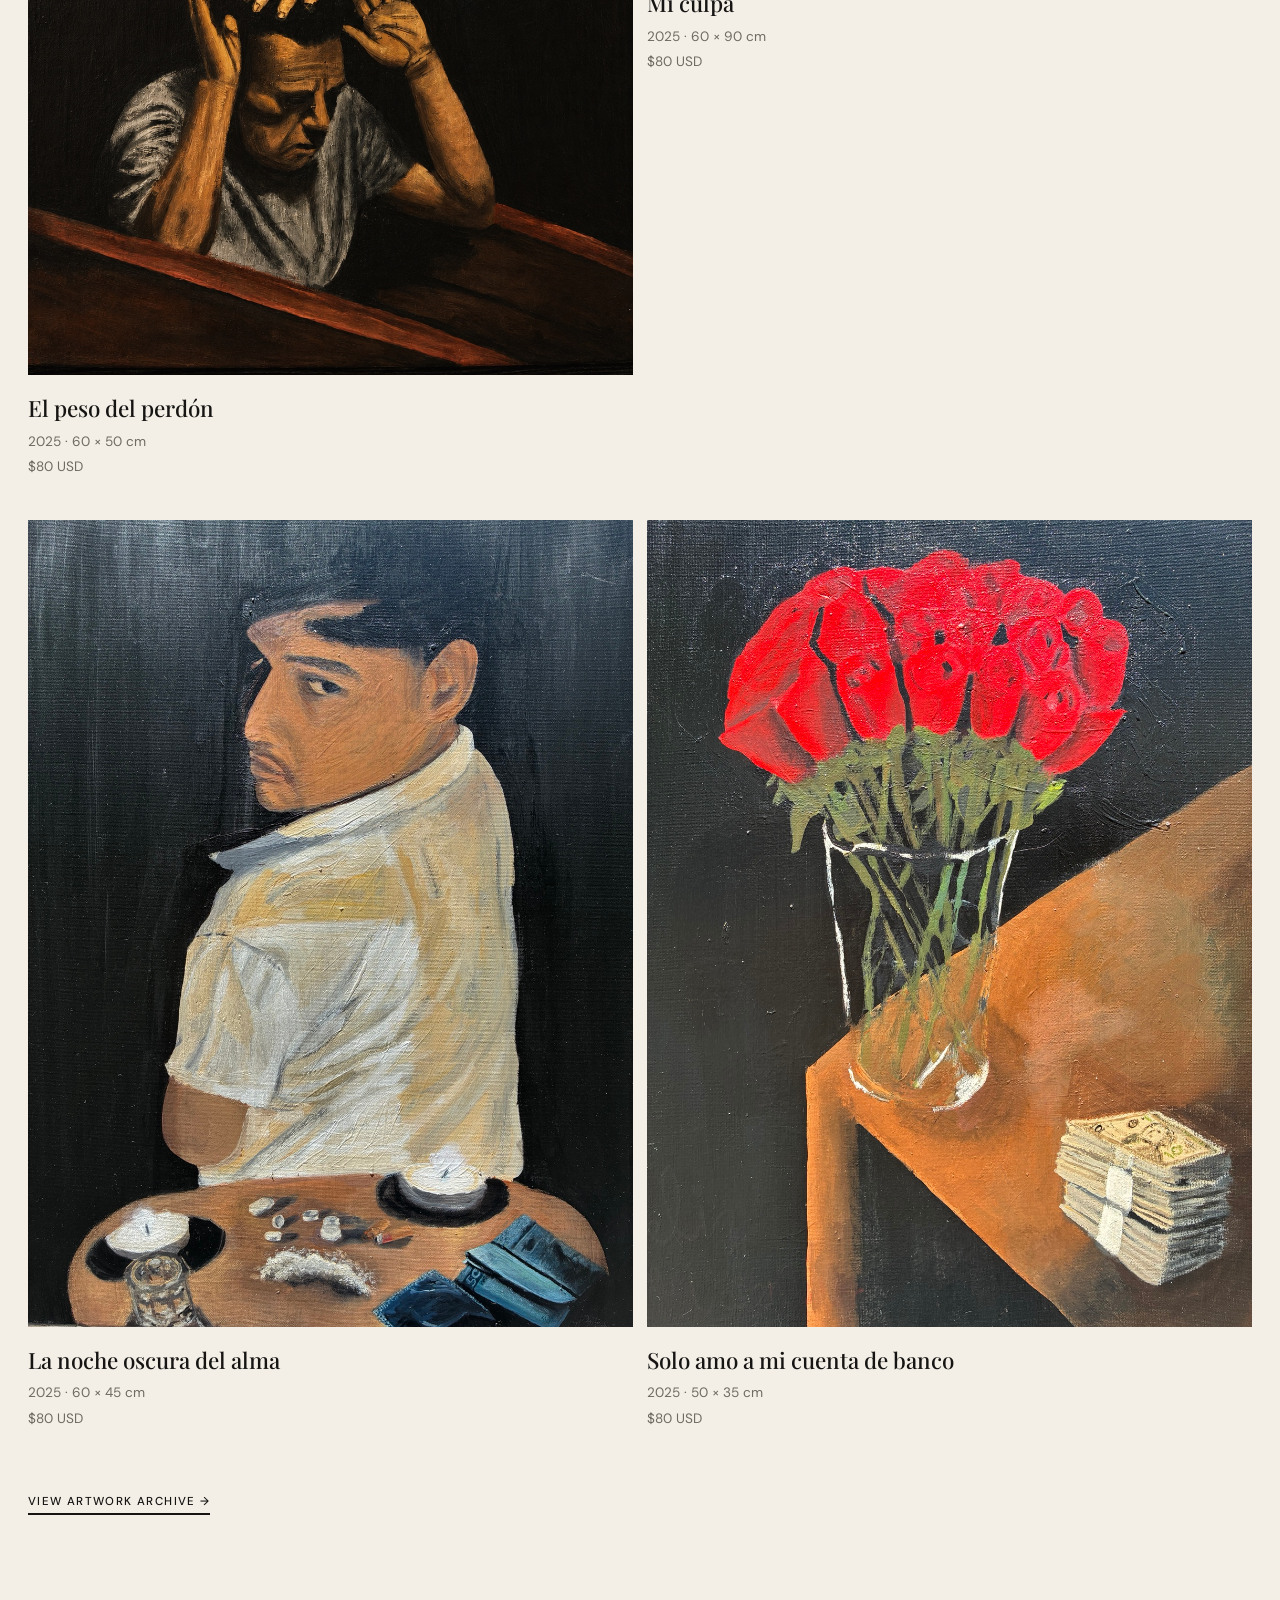
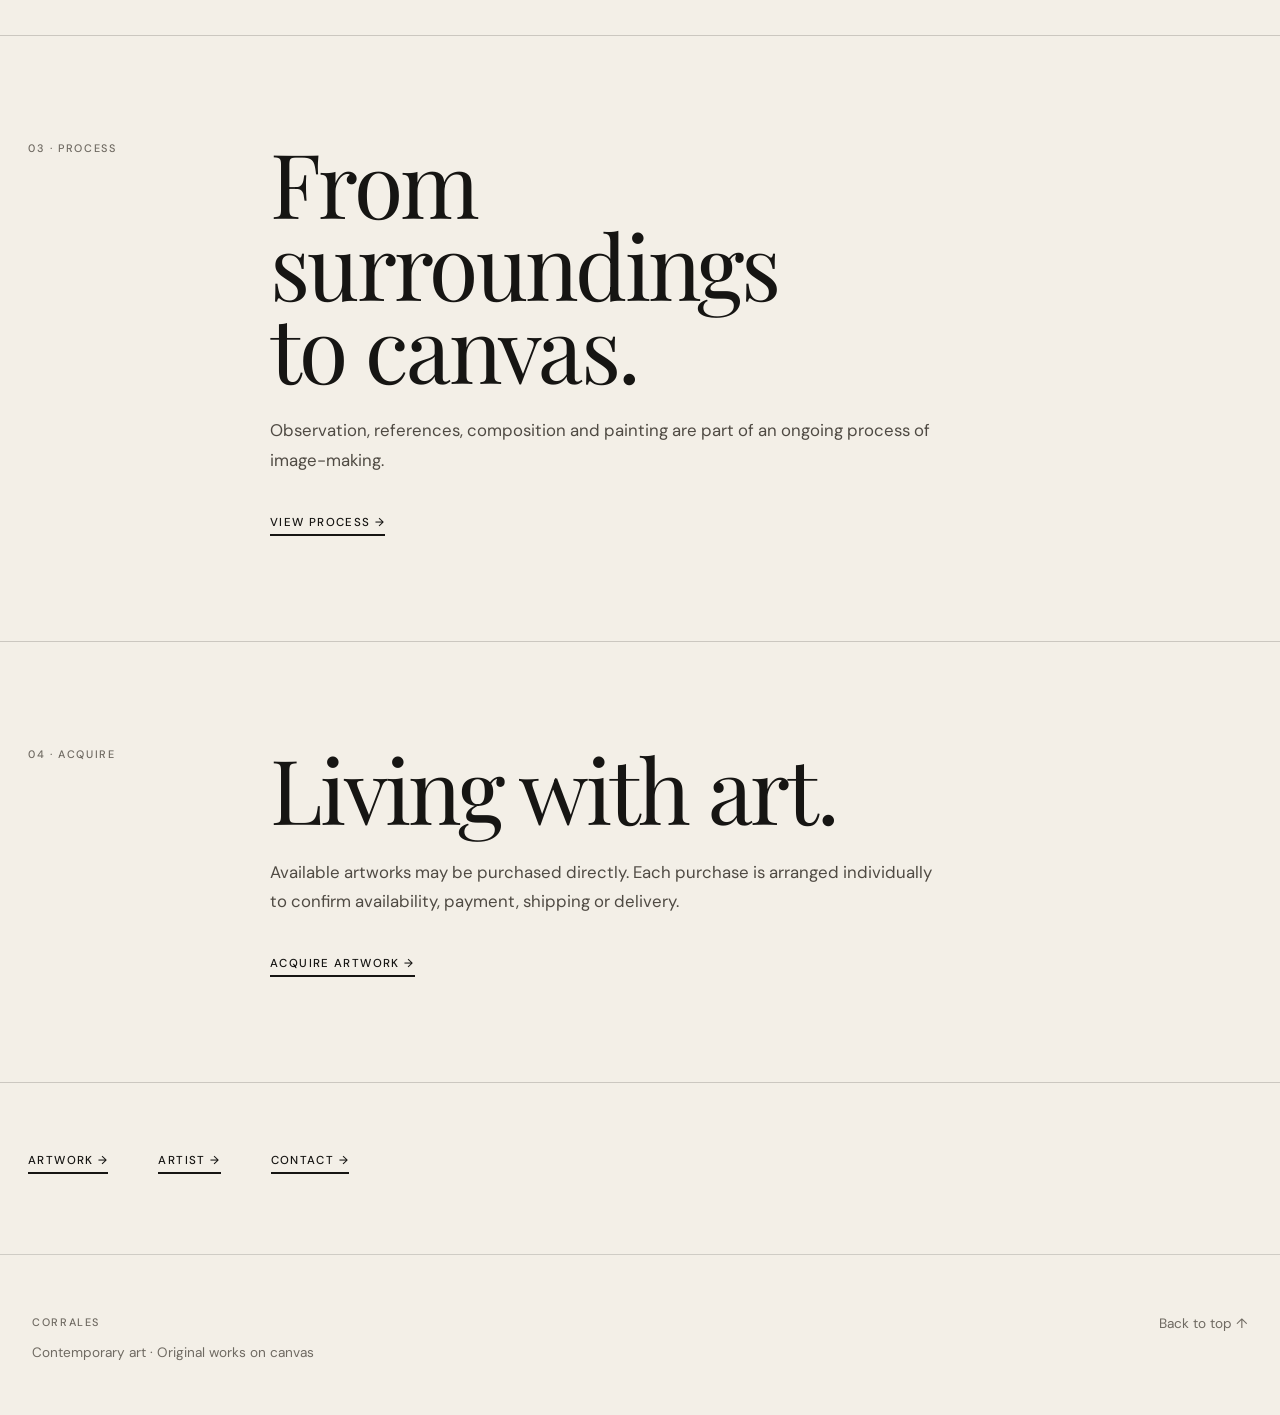
==== commit ad227d24: "Update index.html" ====
--- a/index.html
+++ b/index.html
@@ -7,15 +7,18 @@
 
   <title>Ismael Corrales — Pintura contemporánea</title>
 
-  <meta name="description"
-    content="Pintura contemporánea de Ismael Corrales. Obras originales, archivo, proceso y adquisición.">
+  <meta
+    name="description"
+    content="Pintura contemporánea de Ismael Corrales. Obras originales, archivo, proceso y adquisición."
+  >
 
   <link rel="preconnect" href="https://fonts.googleapis.com">
   <link rel="preconnect" href="https://fonts.gstatic.com" crossorigin>
 
   <link
     href="https://fonts.googleapis.com/css2?family=DM+Sans:wght@300;400;500;600&family=Playfair+Display:wght@400;500&display=swap"
-    rel="stylesheet">
+    rel="stylesheet"
+  >
 
   <link rel="stylesheet" href="./styles.css?v=200">
 
@@ -44,6 +47,46 @@
       display: none;
     }
 
+    /* SELECTOR DE IDIOMAS */
+
+    .language-switcher {
+      display: flex;
+      align-items: center;
+      justify-content: center;
+      gap: 7px;
+      font-family: "DM Sans", sans-serif;
+      font-size: 11px;
+      letter-spacing: .08em;
+      white-space: nowrap;
+    }
+
+    .language-switcher button {
+      padding: 5px 2px;
+      border: 0;
+      background: transparent;
+      color: #77716a;
+      font: inherit;
+      cursor: pointer;
+    }
+
+    .language-switcher button.active,
+    .language-switcher button[aria-pressed="true"] {
+      color: #161513;
+      font-weight: 600;
+    }
+
+    .language-switcher span {
+      color: #aaa49c;
+    }
+
+    .desktop-language {
+      margin-left: auto;
+      margin-right: 28px;
+    }
+
+    .mobile-language {
+      display: none;
+    }
 
     /* PORTADA */
 
@@ -90,7 +133,6 @@
       text-transform: uppercase;
     }
 
-
     /* SECCIONES GENERALES */
 
     .home-section {
@@ -127,7 +169,6 @@
       color: #4f4a43;
     }
 
-
     /* SELECCIÓN ACTUAL */
 
     .home-works {
@@ -159,13 +200,7 @@
       color: var(--muted);
     }
 
-
-    /*
-      DOS COLUMNAS FORZADAS
-
-      Se usa un identificador específico para
-      que el CSS anterior no cambie la cuadrícula.
-    */
+    /* DOS COLUMNAS */
 
     #corrales-seleccion-actual {
       display: grid !important;
@@ -222,7 +257,6 @@
       margin: 55px auto 0;
     }
 
-
     /* CIERRE */
 
     .home-final {
@@ -239,7 +273,6 @@
       gap: 50px;
       align-items: flex-start;
     }
-
 
     /* VERSIÓN MÓVIL */
 
@@ -255,6 +288,21 @@
 
       .site-header .nav {
         display: none !important;
+      }
+
+      .desktop-language {
+        display: none !important;
+      }
+
+      .mobile-language {
+        display: flex;
+        justify-content: flex-start;
+        padding: 12px 0 18px;
+        border-bottom: 1px solid rgba(22,21,19,.18);
+      }
+
+      .mobile-language button {
+        font-size: 13px;
       }
 
       .mobile-menu-toggle {
@@ -303,7 +351,6 @@
         text-decoration: none;
       }
 
-
       /* PORTADA MÓVIL */
 
       .home-hero {
@@ -334,7 +381,6 @@
         line-height: 1.7;
       }
 
-
       /* SECCIONES MÓVILES */
 
       .home-section {
@@ -358,8 +404,7 @@
         line-height: 1.7;
       }
 
-
-      /* DOS COLUMNAS EN IPHONE */
+      /* OBRAS EN DOS COLUMNAS */
 
       .home-works {
         padding: 82px 18px 95px;
@@ -412,7 +457,6 @@
         margin-top: 42px;
       }
 
-
       /* CIERRE MÓVIL */
 
       .home-final {
@@ -449,20 +493,66 @@
     <a
       href="./index.html"
       class="header-logo"
-      aria-label="Inicio Corrales">
-
+      aria-label="Inicio Corrales"
+    >
       <img
         src="./assets/Logo-header.PNG?v=4"
-        alt="Logotipo Corrales">
-
+        alt="Logotipo Corrales"
+      >
     </a>
 
+    <!-- SELECTOR DE IDIOMAS EN COMPUTADORA -->
+
+    <div
+      class="language-switcher desktop-language"
+      role="group"
+      aria-label="Seleccionar idioma"
+    >
+      <button type="button" data-lang-button="es">
+        ES
+      </button>
+
+      <span>/</span>
+
+      <button type="button" data-lang-button="en">
+        EN
+      </button>
+    </div>
+
+    <!-- NAVEGACIÓN -->
+
     <nav class="nav">
-      <a href="./index.html">Inicio</a>
-      <a href="./obra.html">Obra</a>
-      <a href="./artista.html">Artista</a>
-      <a href="./proceso.html">Proceso</a>
-      <a href="./contacto.html">Contacto</a>
+
+      <a
+        href="./index.html"
+        data-es="Inicio"
+        data-en="Home"
+      >Inicio</a>
+
+      <a
+        href="./obra.html"
+        data-es="Obra"
+        data-en="Artwork"
+      >Obra</a>
+
+      <a
+        href="./artista.html"
+        data-es="Artista"
+        data-en="Artist"
+      >Artista</a>
+
+      <a
+        href="./proceso.html"
+        data-es="Proceso"
+        data-en="Process"
+      >Proceso</a>
+
+      <a
+        href="./contacto.html"
+        data-es="Contacto"
+        data-en="Contact"
+      >Contacto</a>
+
     </nav>
 
     <button
@@ -470,29 +560,73 @@
       id="menuButton"
       type="button"
       aria-label="Abrir menú"
-      aria-expanded="false">
+      aria-expanded="false"
+      data-aria-es="Abrir menú"
+      data-aria-en="Open menu"
+    >
       MENÚ
     </button>
 
   </header>
-
 
   <!-- MENÚ MÓVIL -->
 
   <nav
     class="mobile-nav"
     id="mobileMenu"
-    aria-label="Navegación móvil">
-
-    <a href="./index.html">Inicio</a>
-    <a href="./obra.html">Obra</a>
-    <a href="./artista.html">Artista</a>
-    <a href="./proceso.html">Proceso</a>
-    <a href="./contacto.html">Contacto</a>
+    aria-label="Navegación móvil"
+  >
+
+    <!-- SELECTOR DE IDIOMAS EN IPHONE -->
+
+    <div
+      class="language-switcher mobile-language"
+      role="group"
+      aria-label="Seleccionar idioma"
+    >
+      <button type="button" data-lang-button="es">
+        ES
+      </button>
+
+      <span>/</span>
+
+      <button type="button" data-lang-button="en">
+        EN
+      </button>
+    </div>
+
+    <a
+      href="./index.html"
+      data-es="Inicio"
+      data-en="Home"
+    >Inicio</a>
+
+    <a
+      href="./obra.html"
+      data-es="Obra"
+      data-en="Artwork"
+    >Obra</a>
+
+    <a
+      href="./artista.html"
+      data-es="Artista"
+      data-en="Artist"
+    >Artista</a>
+
+    <a
+      href="./proceso.html"
+      data-es="Proceso"
+      data-en="Process"
+    >Proceso</a>
+
+    <a
+      href="./contacto.html"
+      data-es="Contacto"
+      data-en="Contact"
+    >Contacto</a>
 
   </nav>
 
-
   <main>
 
     <!-- PORTADA -->
@@ -501,21 +635,37 @@
 
       <div class="home-hero-copy">
 
-        <p class="eyebrow">
+        <p
+          class="eyebrow"
+          data-es="ISMAEL CORRALES · PINTURA CONTEMPORÁNEA"
+          data-en="ISMAEL CORRALES · CONTEMPORARY PAINTING"
+        >
           ISMAEL CORRALES · PINTURA CONTEMPORÁNEA
         </p>
 
-        <h1>
+        <h1
+          data-es="La pintura como memoria, expresión y presencia."
+          data-en="Painting as memory, expression and presence."
+        >
           La pintura como memoria, expresión y presencia.
         </h1>
 
-        <p class="home-hero-intro">
+        <p
+          class="home-hero-intro"
+          data-es="Archivo de obra original desarrollado desde la observación, la experiencia cotidiana y la construcción de imágenes mediante pintura acrílica sobre lienzo."
+          data-en="An archive of original artwork developed through observation, everyday experience and the creation of images using acrylic paint on canvas."
+        >
           Archivo de obra original desarrollado desde la observación,
           la experiencia cotidiana y la construcción de imágenes
           mediante pintura acrílica sobre lienzo.
         </p>
 
-        <a href="./obra.html" class="text-link">
+        <a
+          href="./obra.html"
+          class="text-link"
+          data-es="EXPLORAR OBRAS →"
+          data-en="EXPLORE ARTWORK →"
+        >
           EXPLORAR OBRAS →
         </a>
 
@@ -523,14 +673,17 @@
 
     </section>
 
-
     <!-- ARTISTA -->
 
     <section class="home-section">
 
       <div class="home-section-grid">
 
-        <p class="section-number">
+        <p
+          class="section-number"
+          data-es="01 · ARTISTA"
+          data-en="01 · ARTIST"
+        >
           01 · ARTISTA
         </p>
 
@@ -540,14 +693,23 @@
             Ismael Corrales.
           </h2>
 
-          <p class="home-section-copy">
+          <p
+            class="home-section-copy"
+            data-es="Artista visual cuya práctica se desarrolla principalmente a través de la pintura acrílica sobre lienzo, con una atención constante a la luz, el contraste y la construcción de atmósferas."
+            data-en="A visual artist whose practice is primarily centered on acrylic painting on canvas, with a continuous focus on light, contrast and the creation of atmosphere."
+          >
             Artista visual cuya práctica se desarrolla
             principalmente a través de la pintura acrílica sobre lienzo,
             con una atención constante a la luz, el contraste y la
             construcción de atmósferas.
           </p>
 
-          <a href="./artista.html" class="text-link">
+          <a
+            href="./artista.html"
+            class="text-link"
+            data-es="INFORMACIÓN →"
+            data-en="LEARN MORE →"
+          >
             INFORMACIÓN →
           </a>
 
@@ -557,31 +719,39 @@
 
     </section>
 
-
     <!-- SELECCIÓN ACTUAL -->
 
     <section class="home-works">
 
       <div class="home-works-header">
 
-        <p class="section-number">
+        <p
+          class="section-number"
+          data-es="02 · OBRA"
+          data-en="02 · ARTWORK"
+        >
           02 · OBRA
         </p>
 
         <div>
 
-          <h2>
+          <h2
+            data-es="Selección actual."
+            data-en="Current selection."
+          >
             Selección actual.
           </h2>
 
-          <p>
+          <p
+            data-es="Pinturas dentro del archivo actual."
+            data-en="Paintings from the current archive."
+          >
             Pinturas dentro del archivo actual.
           </p>
 
         </div>
 
       </div>
-
 
       <!-- CUADRÍCULA DE DOS COLUMNAS -->
 
@@ -595,20 +765,19 @@
           width:100% !important;
           max-width:1420px !important;
           margin:0 auto !important;
-        ">
-
+        "
+      >
 
         <!-- OBRA 1 -->
 
         <article class="work">
 
           <a href="./consuelo.html">
-
             <img
               src="./assets/consuelo.jpg"
               alt="Ese consuelo"
-              loading="lazy">
-
+              loading="lazy"
+            >
           </a>
 
           <h3>
@@ -622,18 +791,16 @@
 
         </article>
 
-
         <!-- OBRA 2 -->
 
         <article class="work">
 
           <a href="./tierra.html">
-
             <img
               src="./assets/tierra.jpg"
               alt="Lo que pasa en la tierra se queda en la tierra"
-              loading="lazy">
-
+              loading="lazy"
+            >
           </a>
 
           <h3>
@@ -647,18 +814,16 @@
 
         </article>
 
-
         <!-- OBRA 3 -->
 
         <article class="work">
 
           <a href="./perdon.html">
-
             <img
               src="./assets/perdon.jpg"
               alt="El peso del perdón"
-              loading="lazy">
-
+              loading="lazy"
+            >
           </a>
 
           <h3>
@@ -672,18 +837,16 @@
 
         </article>
 
-
         <!-- OBRA 4 -->
 
         <article class="work">
 
           <a href="./culpa.html">
-
             <img
               src="./assets/culpa.jpg"
               alt="Mi culpa"
-              loading="lazy">
-
+              loading="lazy"
+            >
           </a>
 
           <h3>
@@ -697,18 +860,16 @@
 
         </article>
 
-
         <!-- OBRA 5 -->
 
         <article class="work">
 
           <a href="./noche.html">
-
             <img
               src="./assets/noche.jpg"
               alt="La noche oscura del alma"
-              loading="lazy">
-
+              loading="lazy"
+            >
           </a>
 
           <h3>
@@ -722,18 +883,16 @@
 
         </article>
 
-
         <!-- OBRA 6 -->
 
         <article class="work">
 
           <a href="./banco.html">
-
             <img
               src="./assets/banco.jpg"
               alt="Solo amo a mi cuenta de banco"
-              loading="lazy">
-
+              loading="lazy"
+            >
           </a>
 
           <h3>
@@ -749,10 +908,14 @@
 
       </div>
 
-
       <div class="home-works-footer">
 
-        <a href="./obra.html" class="text-link">
+        <a
+          href="./obra.html"
+          class="text-link"
+          data-es="VER ARCHIVO DE OBRA →"
+          data-en="VIEW ARTWORK ARCHIVE →"
+        >
           VER ARCHIVO DE OBRA →
         </a>
 
@@ -760,29 +923,44 @@
 
     </section>
 
-
     <!-- PROCESO -->
 
     <section class="home-section">
 
       <div class="home-section-grid">
 
-        <p class="section-number">
+        <p
+          class="section-number"
+          data-es="03 · PROCESO"
+          data-en="03 · PROCESS"
+        >
           03 · PROCESO
         </p>
 
         <div class="home-section-content">
 
-          <h2>
+          <h2
+            data-es="Del entorno al lienzo."
+            data-en="From surroundings to canvas."
+          >
             Del entorno al lienzo.
           </h2>
 
-          <p class="home-section-copy">
+          <p
+            class="home-section-copy"
+            data-es="Observación, referencias, composición y pintura forman parte de un proceso continuo de construcción de imágenes."
+            data-en="Observation, references, composition and painting are part of an ongoing process of image-making."
+          >
             Observación, referencias, composición y pintura forman
             parte de un proceso continuo de construcción de imágenes.
           </p>
 
-          <a href="./proceso.html" class="text-link">
+          <a
+            href="./proceso.html"
+            class="text-link"
+            data-es="VER PROCESO →"
+            data-en="VIEW PROCESS →"
+          >
             VER PROCESO →
           </a>
 
@@ -792,30 +970,45 @@
 
     </section>
 
-
     <!-- ADQUIRIR -->
 
     <section class="home-section">
 
       <div class="home-section-grid">
 
-        <p class="section-number">
+        <p
+          class="section-number"
+          data-es="04 · ADQUIRIR"
+          data-en="04 · ACQUIRE"
+        >
           04 · ADQUIRIR
         </p>
 
         <div class="home-section-content">
 
-          <h2>
+          <h2
+            data-es="Vivir con una obra."
+            data-en="Living with art."
+          >
             Vivir con una obra.
           </h2>
 
-          <p class="home-section-copy">
+          <p
+            class="home-section-copy"
+            data-es="Las piezas disponibles pueden adquirirse directamente. Cada compra se coordina de manera individual para confirmar disponibilidad, pago, envío o entrega."
+            data-en="Available artworks may be purchased directly. Each purchase is arranged individually to confirm availability, payment, shipping or delivery."
+          >
             Las piezas disponibles pueden adquirirse directamente.
             Cada compra se coordina de manera individual para confirmar
             disponibilidad, pago, envío o entrega.
           </p>
 
-          <a href="./contacto.html" class="text-link">
+          <a
+            href="./contacto.html"
+            class="text-link"
+            data-es="ADQUIRIR OBRA →"
+            data-en="ACQUIRE ARTWORK →"
+          >
             ADQUIRIR OBRA →
           </a>
 
@@ -825,7 +1018,6 @@
 
     </section>
 
-
     <!-- CIERRE -->
 
     <section class="home-final">
@@ -834,15 +1026,30 @@
 
         <div class="home-final-links">
 
-          <a href="./obra.html" class="text-link">
+          <a
+            href="./obra.html"
+            class="text-link"
+            data-es="OBRA →"
+            data-en="ARTWORK →"
+          >
             OBRA →
           </a>
 
-          <a href="./artista.html" class="text-link">
+          <a
+            href="./artista.html"
+            class="text-link"
+            data-es="ARTISTA →"
+            data-en="ARTIST →"
+          >
             ARTISTA →
           </a>
 
-          <a href="./contacto.html" class="text-link">
+          <a
+            href="./contacto.html"
+            class="text-link"
+            data-es="CONTACTO →"
+            data-en="CONTACT →"
+          >
             CONTACTO →
           </a>
 
@@ -853,7 +1060,6 @@
     </section>
 
   </main>
-
 
   <!-- PIE DE PÁGINA -->
 
@@ -865,18 +1071,24 @@
         CORRALES
       </p>
 
-      <p>
+      <p
+        data-es="Arte contemporáneo · Originales sobre lienzo"
+        data-en="Contemporary art · Original works on canvas"
+      >
         Arte contemporáneo · Originales sobre lienzo
       </p>
 
     </div>
 
-    <a href="#">
+    <a
+      href="#"
+      data-es="Volver arriba ↑"
+      data-en="Back to top ↑"
+    >
       Volver arriba ↑
     </a>
 
   </footer>
-
 
   <!-- FUNCIONES DEL MENÚ -->
 
@@ -886,16 +1098,37 @@
     const mobileMenu = document.getElementById("mobileMenu");
     const header = document.querySelector(".site-header");
 
-    menuButton.addEventListener("click", function () {
-
-      const isOpen = mobileMenu.classList.toggle("open");
-
-      menuButton.textContent = isOpen ? "CERRAR" : "MENÚ";
+    function currentLanguage() {
+      return window.CorralesLanguage
+        ? window.CorralesLanguage.detect()
+        : "es";
+    }
+
+    function updateMenuButton(isOpen) {
+      const english = currentLanguage() === "en";
+
+      menuButton.textContent = isOpen
+        ? (english ? "CLOSE" : "CERRAR")
+        : (english ? "MENU" : "MENÚ");
 
       menuButton.setAttribute(
         "aria-expanded",
-        isOpen ? "true" : "false"
+        String(isOpen)
       );
+
+      menuButton.setAttribute(
+        "aria-label",
+        isOpen
+          ? (english ? "Close menu" : "Cerrar menú")
+          : (english ? "Open menu" : "Abrir menú")
+      );
+    }
+
+    menuButton.addEventListener("click", function () {
+
+      const isOpen = mobileMenu.classList.toggle("open");
+
+      updateMenuButton(isOpen);
 
       if (isOpen) {
         header.classList.remove("header-hidden");
@@ -903,21 +1136,22 @@
 
     });
 
-
     mobileMenu.querySelectorAll("a").forEach(function (link) {
 
       link.addEventListener("click", function () {
 
         mobileMenu.classList.remove("open");
-
-        menuButton.textContent = "MENÚ";
-
-        menuButton.setAttribute("aria-expanded", "false");
+        updateMenuButton(false);
 
       });
 
     });
 
+    window.addEventListener("corrales:languagechange", function () {
+      updateMenuButton(mobileMenu.classList.contains("open"));
+    });
+
+    /* ENCABEZADO INTELIGENTE */
 
     let lastScrollY = window.scrollY;
 
@@ -928,19 +1162,17 @@
       if (mobileMenu.classList.contains("open")) {
 
         header.classList.remove("header-hidden");
-
         lastScrollY = currentScrollY;
-
         return;
+
       }
 
       if (currentScrollY < 80) {
 
         header.classList.remove("header-hidden");
-
         lastScrollY = currentScrollY;
-
         return;
+
       }
 
       if (currentScrollY > lastScrollY) {
@@ -958,6 +1190,10 @@
     }, { passive: true });
 
   </script>
+
+  <!-- SISTEMA DE IDIOMAS -->
+
+  <script src="./idiomas.js?v=2"></script>
 
 </body>
 </html>
